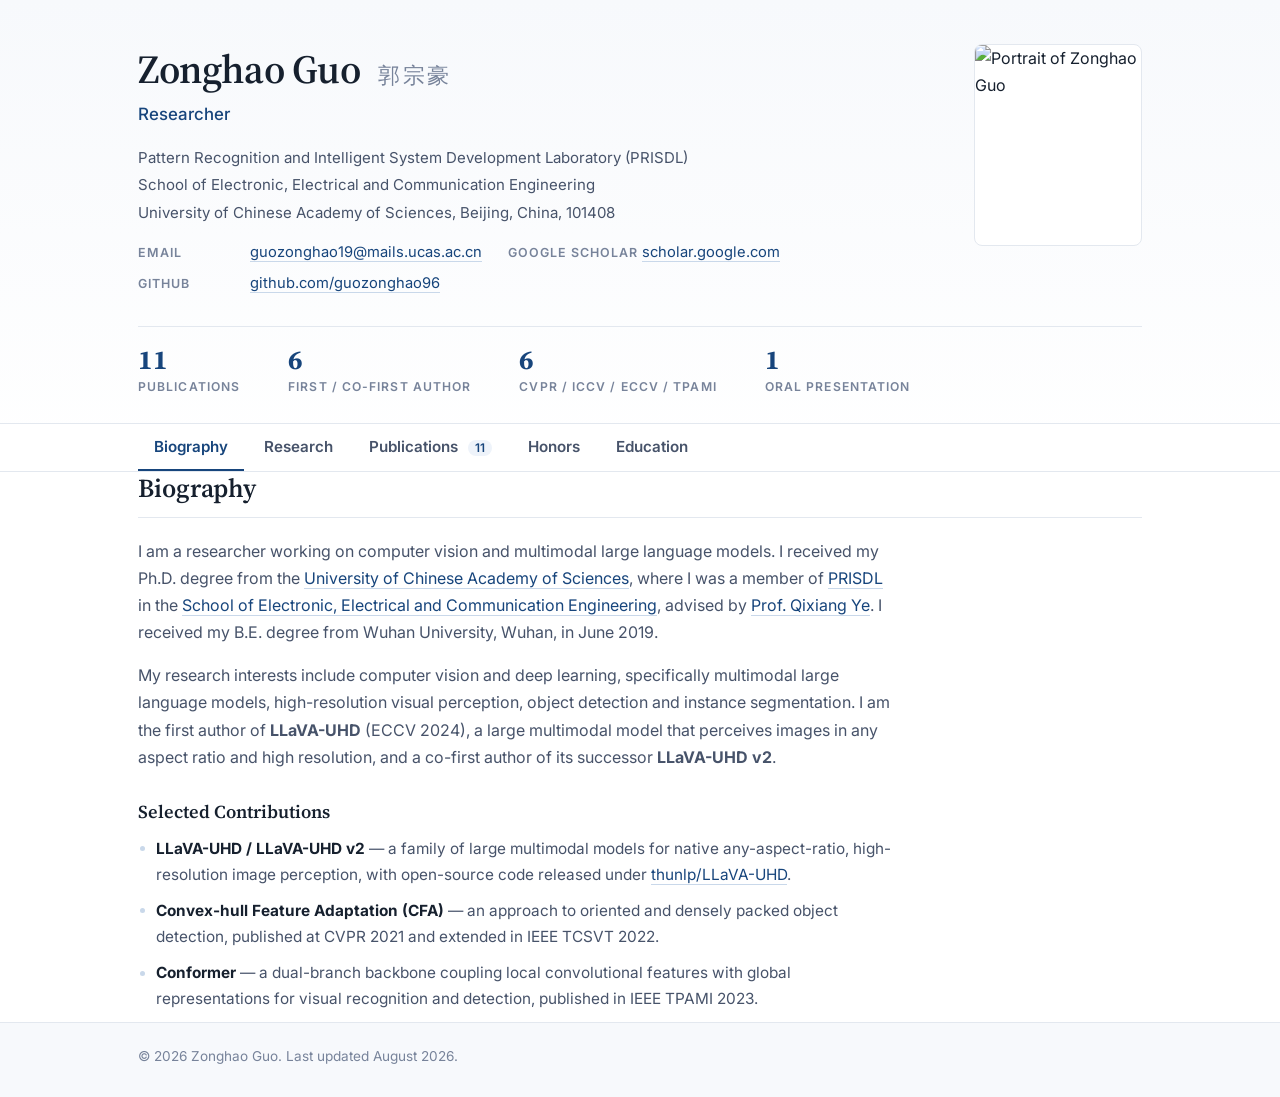
==== index.html @ 24fecc5c "Rebuild homepage as a tabbed academic page The previous page was MSHTML-generated table markup with " ====
<!DOCTYPE html>
<html lang="en">
<head>
<meta charset="utf-8">
<meta name="viewport" content="width=device-width, initial-scale=1">
<title>Zonghao Guo — Multimodal Large Language Models &amp; Computer Vision</title>
<meta name="description" content="Homepage of Zonghao Guo, researcher on multimodal large language models, high-resolution visual perception, object detection and instance segmentation.">
<meta name="author" content="Zonghao Guo">
<meta name="theme-color" content="#ffffff">

<meta property="og:type" content="website">
<meta property="og:title" content="Zonghao Guo">
<meta property="og:description" content="Multimodal large language models, high-resolution visual perception, object detection and instance segmentation.">
<meta property="og:image" content="files/person_photo.jpg">
<meta property="og:url" content="https://guozonghao96.github.io/">

<link rel="icon" href="files/favicon.svg" type="image/svg+xml">
<link rel="preconnect" href="https://fonts.googleapis.com">
<link rel="preconnect" href="https://fonts.gstatic.com" crossorigin>
<link href="https://fonts.googleapis.com/css2?family=Inter:wght@400;500;600;700&family=Source+Serif+4:opsz,wght@8..60,400;8..60,600;8..60,700&display=swap" rel="stylesheet">
<link rel="stylesheet" href="files/style.css">
</head>

<body>
<a class="skip-link" href="#tabpanels">Skip to content</a>

<header class="masthead">
  <div class="wrap masthead-inner">
    <div class="identity">
      <h1>Zonghao Guo <span class="name-cn">郭宗豪</span></h1>
      <p class="title">Researcher</p>

      <!-- TODO: confirm the current affiliation, office address and email below;
           these three lines still describe the UCAS Ph.D. period. -->
      <ul class="affiliation">
        <li>Pattern Recognition and Intelligent System Development Laboratory (PRISDL)</li>
        <li>School of Electronic, Electrical and Communication Engineering</li>
        <li>University of Chinese Academy of Sciences, Beijing, China, 101408</li>
      </ul>

      <ul class="contact-inline">
        <li>
          <span class="lbl">Email</span>
          <a href="mailto:guozonghao19@mails.ucas.ac.cn">guozonghao19@mails.ucas.ac.cn</a>
        </li>
        <li>
          <span class="lbl">Google Scholar</span>
          <a href="https://scholar.google.com.hk/citations?hl=en&user=h1I6LJcAAAAJ" target="_blank" rel="noopener">scholar.google.com</a>
        </li>
        <li>
          <span class="lbl">GitHub</span>
          <a href="https://github.com/guozonghao96" target="_blank" rel="noopener">github.com/guozonghao96</a>
        </li>
      </ul>
    </div>

    <figure class="portrait">
      <img src="files/person_photo.jpg" alt="Portrait of Zonghao Guo" width="200" height="240">
    </figure>
  </div>

  <div class="wrap">
    <dl class="metrics">
      <div class="metric">
        <dt>11</dt>
        <dd>Publications</dd>
      </div>
      <div class="metric">
        <dt>6</dt>
        <dd>First / co-first author</dd>
      </div>
      <div class="metric">
        <dt>6</dt>
        <dd>CVPR / ICCV / ECCV / TPAMI</dd>
      </div>
      <div class="metric">
        <dt>1</dt>
        <dd>Oral presentation</dd>
      </div>
    </dl>
  </div>

  <nav class="tabs-bar" aria-label="Sections">
    <div class="wrap">
      <div class="tabs" id="tabs" role="tablist" aria-label="Homepage sections">
        <button class="tab" id="tab-biography"    type="button" role="tab" aria-controls="panel-biography"    aria-selected="true"  data-tab="biography">Biography</button>
        <button class="tab" id="tab-research"     type="button" role="tab" aria-controls="panel-research"     aria-selected="false" data-tab="research" tabindex="-1">Research</button>
        <button class="tab" id="tab-publications" type="button" role="tab" aria-controls="panel-publications" aria-selected="false" data-tab="publications" tabindex="-1">Publications <span class="tab-count">11</span></button>
        <button class="tab" id="tab-honors"       type="button" role="tab" aria-controls="panel-honors"       aria-selected="false" data-tab="honors" tabindex="-1">Honors</button>
        <button class="tab" id="tab-education"    type="button" role="tab" aria-controls="panel-education"    aria-selected="false" data-tab="education" tabindex="-1">Education</button>
      </div>
    </div>
  </nav>
</header>

<main class="wrap" id="tabpanels">

  <!-- ============================ BIOGRAPHY ============================ -->
  <section class="panel" id="panel-biography" role="tabpanel" aria-labelledby="tab-biography" tabindex="0">
    <h2>Biography</h2>

    <p>
      I am a researcher working on computer vision and multimodal large language models.
      I received my Ph.D. degree from the
      <a href="http://english.ucas.ac.cn/" target="_blank" rel="noopener">University of Chinese Academy of Sciences</a>,
      where I was a member of <a href="http://lamp.ucas.ac.cn/" target="_blank" rel="noopener">PRISDL</a>
      in the <a href="http://eece.ucas.ac.cn/index.php/en/" target="_blank" rel="noopener">School of Electronic, Electrical and Communication Engineering</a>,
      advised by <a href="http://people.ucas.ac.cn/~0007279?language=en" target="_blank" rel="noopener">Prof. Qixiang Ye</a>.
      I received my B.E. degree from Wuhan University, Wuhan, in June 2019.
    </p>

    <p>
      My research interests include computer vision and deep learning, specifically multimodal large
      language models, high-resolution visual perception, object detection and instance segmentation.
      I am the first author of <b>LLaVA-UHD</b> (ECCV 2024), a large multimodal model that perceives
      images in any aspect ratio and high resolution, and a co-first author of its successor
      <b>LLaVA-UHD v2</b>.
    </p>

    <h3>Selected Contributions</h3>
    <ul class="bullets">
      <li>
        <b>LLaVA-UHD / LLaVA-UHD v2</b> — a family of large multimodal models for native
        any-aspect-ratio, high-resolution image perception, with open-source code released
        under <a href="https://github.com/thunlp/LLaVA-UHD" target="_blank" rel="noopener">thunlp/LLaVA-UHD</a>.
      </li>
      <li>
        <b>Convex-hull Feature Adaptation (CFA)</b> — an approach to oriented and densely packed
        object detection, published at CVPR 2021 and extended in IEEE TCSVT 2022.
      </li>
      <li>
        <b>Conformer</b> — a dual-branch backbone coupling local convolutional features with global
        representations for visual recognition and detection, published in IEEE TPAMI 2023.
      </li>
    </ul>
  </section>

  <!-- ============================ RESEARCH ============================= -->
  <section class="panel" id="panel-research" role="tabpanel" aria-labelledby="tab-research" tabindex="0" hidden>
    <h2>Research</h2>

    <p class="lede">
      My work develops visual representations and multimodal architectures that preserve fine-grained
      detail, ranging from high-resolution multimodal large language models to oriented object
      detection and weakly supervised segmentation.
    </p>

    <div class="topic-grid">
      <article class="topic">
        <h3>Multimodal Large Language Models</h3>
        <p>
          Architectures and training recipes that connect visual encoders with large language models
          for general-purpose visual understanding, including controllable region-level captioning.
        </p>
        <p class="topic-refs">LLaVA-UHD (ECCV 2024) · LLaVA-UHD v2 · ControlCap (ECCV 2024)</p>
      </article>

      <article class="topic">
        <h3>High-Resolution Visual Perception</h3>
        <p>
          Native-resolution, any-aspect-ratio image encoding and hierarchical feature pyramids that
          supply multi-scale visual detail to language models.
        </p>
        <p class="topic-refs">LLaVA-UHD (ECCV 2024) · LLaVA-UHD v2</p>
      </article>

      <article class="topic">
        <h3>Object Detection</h3>
        <p>
          Oriented and densely packed object detection via convex-hull feature adaptation, and
          integral migration of pre-trained transformer encoder-decoders into detectors.
        </p>
        <p class="topic-refs">CVPR 2021 · TCSVT 2022 · ICCV 2023 · TPAMI 2023</p>
      </article>

      <article class="topic">
        <h3>Segmentation and 3D Scene Understanding</h3>
        <p>
          Pointly supervised instance segmentation with iteratively estimated part-based attention,
          and few-shot semantic segmentation of 3D point cloud scenes.
        </p>
        <p class="topic-refs">CVPR 2023 · 3DV 2022 (Oral) · AAAI Workshop 2021</p>
      </article>
    </div>
  </section>

  <!-- =========================== PUBLICATIONS =========================== -->
  <section class="panel" id="panel-publications" role="tabpanel" aria-labelledby="tab-publications" tabindex="0" hidden>
    <h2>Publications</h2>
    <p class="lede">
      11 papers in total. <sup>*</sup> denotes equal contribution; my name is underlined.
      The complete and up-to-date list is available on
      <a href="https://scholar.google.com.hk/citations?hl=en&user=h1I6LJcAAAAJ" target="_blank" rel="noopener">Google Scholar</a>.
    </p>

    <div class="pub-toolbar">
      <div class="filters" id="pubFilters" aria-label="Filter publications">
        <button class="filter is-active" type="button" data-filter="all" aria-pressed="true">All</button>
        <button class="filter" type="button" data-filter="mllm" aria-pressed="false">Multimodal LLM</button>
        <button class="filter" type="button" data-filter="detection" aria-pressed="false">Detection</button>
        <button class="filter" type="button" data-filter="segmentation" aria-pressed="false">Segmentation</button>
        <button class="filter" type="button" data-filter="representation" aria-pressed="false">Representation</button>
        <button class="filter" type="button" data-filter="firstauthor" aria-pressed="false">First / co-first</button>
      </div>

      <div class="search">
        <label class="sr-only" for="pubSearch">Search publications</label>
        <input id="pubSearch" type="search" placeholder="Search title, author or venue">
      </div>
    </div>

    <p class="filter-status" id="pubStatus" role="status">Showing all 11 publications.</p>

    <ol class="pub-list" id="pubList">

      <li class="pub" data-tags="mllm firstauthor" data-year="2024">
        <div class="pub-thumb">
          <img src="files/PaperFig/LLaVA-UHDv2.png" alt="" loading="lazy">
        </div>
        <div class="pub-body">
          <h3 class="pub-title">LLaVA-UHD v2: an MLLM Integrating High-Resolution Feature Pyramid via Hierarchical Window Transformer</h3>
          <p class="pub-authors">Yipeng Zhang, Yifan Liu, <u>Zonghao Guo</u><sup>*</sup>, Yidan Zhang, Xuesong Yang, Chi Chen, Jun Song, Bo Zheng, Yuan Yao, Zhiyuan Liu, Tat-Seng Chua, Maosong Sun</p>
          <p class="pub-venue">arXiv preprint arXiv:2412.13871, 2024</p>
          <p class="pub-meta">
            <span class="tag tag-preprint">Preprint</span>
            <span class="tag">Co-first author</span>
            <a href="https://arxiv.org/pdf/2412.13871" target="_blank" rel="noopener">Paper</a>
            <a href="https://github.com/thunlp/LLaVA-UHD" target="_blank" rel="noopener">Code</a>
          </p>
        </div>
      </li>

      <li class="pub" data-tags="mllm firstauthor" data-year="2024">
        <div class="pub-thumb">
          <img src="files/PaperFig/LLaVA-UHD.jpg" alt="" loading="lazy">
        </div>
        <div class="pub-body">
          <h3 class="pub-title">LLaVA-UHD: an LMM Perceiving Any Aspect Ratio and High-Resolution Images</h3>
          <p class="pub-authors"><u>Zonghao Guo</u>, Ruyi Xu, Yuan Yao, Junbo Cui, Zanlin Ni, Chunjiang Ge, Tat-Seng Chua, Zhiyuan Liu, Maosong Sun, Gao Huang</p>
          <p class="pub-venue">European Conference on Computer Vision (ECCV), 2024</p>
          <p class="pub-meta">
            <span class="tag tag-conf">ECCV 2024</span>
            <span class="tag">First author</span>
            <a href="https://arxiv.org/pdf/2403.11703" target="_blank" rel="noopener">Paper</a>
            <a href="https://github.com/thunlp/LLaVA-UHD" target="_blank" rel="noopener">Code</a>
          </p>
        </div>
      </li>

      <li class="pub" data-tags="mllm segmentation" data-year="2024">
        <div class="pub-thumb">
          <img src="files/PaperFig/control_cap.png" alt="" loading="lazy">
        </div>
        <div class="pub-body">
          <h3 class="pub-title">ControlCap: Controllable Region-level Captioning</h3>
          <p class="pub-authors">Yuzhong Zhao, Yue Liu, <u>Zonghao Guo</u>, Weijia Wu, Chen Gong, Fang Wan, Qixiang Ye</p>
          <p class="pub-venue">European Conference on Computer Vision (ECCV), 2024</p>
          <p class="pub-meta">
            <span class="tag tag-conf">ECCV 2024</span>
            <a href="https://arxiv.org/pdf/2401.17910" target="_blank" rel="noopener">Paper</a>
            <a href="https://github.com/callsys/ControlCap" target="_blank" rel="noopener">Code</a>
          </p>
        </div>
      </li>

      <li class="pub" data-tags="representation detection" data-year="2023">
        <div class="pub-thumb">
          <img src="files/PaperFig/Conformer_tpami.png" alt="" loading="lazy">
        </div>
        <div class="pub-body">
          <h3 class="pub-title">Conformer: Local Features Coupling Global Representations for Visual Recognition and Detection</h3>
          <p class="pub-authors">Zhiliang Peng, <u>Zonghao Guo</u>, Wei Huang, Yaowei Wang, Lingxi Xie, Jianbin Jiao, Qixiang Ye</p>
          <p class="pub-venue">IEEE Transactions on Pattern Analysis and Machine Intelligence (TPAMI), 2023</p>
          <p class="pub-meta">
            <span class="tag tag-journal">TPAMI 2023</span>
            <a href="https://doi.org/10.1109/TPAMI.2023.3243048" target="_blank" rel="noopener">Paper</a>
            <a href="https://github.com/pengzhiliang/Conformer" target="_blank" rel="noopener">Code</a>
          </p>
        </div>
      </li>

      <li class="pub" data-tags="segmentation firstauthor" data-year="2023">
        <div class="pub-thumb">
          <img src="files/PaperFig/attn_shift.jpg" alt="" loading="lazy">
        </div>
        <div class="pub-body">
          <h3 class="pub-title">AttentionShift: Iteratively Estimated Part-based Attention Map for Pointly Supervised Instance Segmentation</h3>
          <p class="pub-authors">Mingxiang Liao<sup>*</sup>, <u>Zonghao Guo</u><sup>*</sup>, Yuze Wang, Peng Yuan, Bailan Feng, Fang Wan</p>
          <p class="pub-venue">IEEE/CVF Conference on Computer Vision and Pattern Recognition (CVPR), 2023</p>
          <p class="pub-meta">
            <span class="tag tag-conf">CVPR 2023</span>
            <span class="tag">Co-first author</span>
          </p>
        </div>
      </li>

      <li class="pub" data-tags="detection" data-year="2023">
        <div class="pub-thumb">
          <img src="files/PaperFig/imTED.png" alt="" loading="lazy">
        </div>
        <div class="pub-body">
          <h3 class="pub-title">Integral Migrating Pre-trained Transformer Encoder-decoders for Visual Object Detection</h3>
          <p class="pub-authors">Feng Liu, Xiaosong Zhang, Zhiliang Peng, <u>Zonghao Guo</u>, Fang Wan, Xiangyang Ji, Qixiang Ye</p>
          <p class="pub-venue">IEEE International Conference on Computer Vision (ICCV), 2023</p>
          <p class="pub-meta">
            <span class="tag tag-conf">ICCV 2023</span>
            <a href="https://arxiv.org/abs/2205.09613" target="_blank" rel="noopener">arXiv</a>
            <a href="https://github.com/LiewFeng/imTED" target="_blank" rel="noopener">Code</a>
          </p>
        </div>
      </li>

      <li class="pub" data-tags="detection firstauthor" data-year="2022">
        <div class="pub-thumb">
          <img src="files/PaperFig/cfa_tcsvt.jpg" alt="" loading="lazy">
        </div>
        <div class="pub-body">
          <h3 class="pub-title">Convex-hull Feature Adaptation for Oriented and Densely Packed Object Detection</h3>
          <p class="pub-authors"><u>Zonghao Guo</u>, Xiaosong Zhang, Chang Liu, Xiangyang Ji, Jianbin Jiao, Qixiang Ye</p>
          <p class="pub-venue">IEEE Transactions on Circuits and Systems for Video Technology (TCSVT), 2022</p>
          <p class="pub-meta">
            <span class="tag tag-journal">TCSVT 2022</span>
            <span class="tag">First author</span>
            <a href="https://ieeexplore.ieee.org/document/9668956" target="_blank" rel="noopener">Paper</a>
            <a href="https://github.com/guozonghao96/BeyondBoundingBox" target="_blank" rel="noopener">Code</a>
          </p>
        </div>
      </li>

      <li class="pub" data-tags="segmentation firstauthor" data-year="2022">
        <div class="pub-thumb">
          <img src="files/PaperFig/bfg.jpg" alt="" loading="lazy">
        </div>
        <div class="pub-body">
          <h3 class="pub-title">Bidirectional Feature Globalization for Few-shot Semantic Segmentation of 3D Point Cloud Scenes</h3>
          <p class="pub-authors">Yongqiang Mao<sup>*</sup>, <u>Zonghao Guo</u><sup>*</sup>, Xiaonan Lu, Zhiqiang Yuan, Haowen Guo</p>
          <p class="pub-venue">International Conference on 3D Vision (3DV), 2022</p>
          <p class="pub-meta">
            <span class="tag tag-conf">3DV 2022</span>
            <span class="tag tag-oral">Oral</span>
            <span class="tag">Co-first author</span>
            <a href="https://arxiv.org/abs/2208.06671" target="_blank" rel="noopener">Paper</a>
          </p>
        </div>
      </li>

      <li class="pub" data-tags="detection firstauthor" data-year="2021">
        <div class="pub-thumb">
          <img src="files/PaperFig/cfa.jpg" alt="" loading="lazy">
        </div>
        <div class="pub-body">
          <h3 class="pub-title">Beyond Bounding-Box: Convex-hull Feature Adaptation for Oriented and Densely Packed Object Detection</h3>
          <p class="pub-authors"><u>Zonghao Guo</u>, Chang Liu, Xiaosong Zhang, Jianbin Jiao, Xiangyang Ji, Qixiang Ye</p>
          <p class="pub-venue">IEEE/CVF Conference on Computer Vision and Pattern Recognition (CVPR), 2021</p>
          <p class="pub-meta">
            <span class="tag tag-conf">CVPR 2021</span>
            <span class="tag">First author</span>
            <a href="https://openaccess.thecvf.com/content/CVPR2021/papers/Guo_Beyond_Bounding-Box_Convex-Hull_Feature_Adaptation_for_Oriented_and_Densely_Packed_CVPR_2021_paper.pdf" target="_blank" rel="noopener">Paper</a>
            <a href="https://github.com/guozonghao96/BeyondBoundingBox" target="_blank" rel="noopener">Code</a>
          </p>
        </div>
      </li>

      <li class="pub" data-tags="representation" data-year="2021">
        <div class="pub-thumb">
          <img src="files/PaperFig/LDA.png" alt="" loading="lazy">
        </div>
        <div class="pub-body">
          <h3 class="pub-title">Long-tailed Distribution Adaptation</h3>
          <p class="pub-authors">Zhiliang Peng, Wei Huang, <u>Zonghao Guo</u>, Xiaosong Zhang, Jianbin Jiao, Qixiang Ye</p>
          <p class="pub-venue">29th ACM International Conference on Multimedia (ACM MM), 2021</p>
          <p class="pub-meta">
            <span class="tag tag-conf">ACM MM 2021</span>
            <a href="https://arxiv.org/abs/2110.02686" target="_blank" rel="noopener">Paper</a>
            <a href="https://github.com/pengzhiliang/LDA" target="_blank" rel="noopener">Code</a>
          </p>
        </div>
      </li>

      <li class="pub" data-tags="segmentation" data-year="2021">
        <div class="pub-thumb">
          <img src="files/PaperFig/dgfa.jpg" alt="" loading="lazy">
        </div>
        <div class="pub-body">
          <h3 class="pub-title">Semantic Segmentation for Point Cloud Scenes via Dilated Graph Feature Aggregation and Pyramid Decoders</h3>
          <p class="pub-authors">Yongqiang Mao, Xian Sun, Kaiqiang Chen, Wenhui Diao, <u>Zonghao Guo</u>, Xiaonan Lu, Kun Fu</p>
          <p class="pub-venue">AAAI Conference on Artificial Intelligence Workshop, 2021</p>
          <p class="pub-meta">
            <span class="tag tag-workshop">AAAI Workshop 2021</span>
            <a href="https://arxiv.org/abs/2204.04944" target="_blank" rel="noopener">Paper</a>
          </p>
        </div>
      </li>

    </ol>

    <p class="pub-empty" id="pubEmpty" hidden>No publication matches the current filter.</p>
  </section>

  <!-- ============================= HONORS ============================== -->
  <section class="panel" id="panel-honors" role="tabpanel" aria-labelledby="tab-honors" tabindex="0" hidden>
    <h2>Honors and Awards</h2>

    <ul class="award-list">
      <li>
        <span class="award-year">2020</span>
        <div>
          <b>Excellent Student Scholarship</b>
          <span class="award-org">Chinese Academy of Sciences</span>
        </div>
      </li>
      <!-- Add further awards here, newest first:
      <li>
        <span class="award-year">2025</span>
        <div>
          <b>Award name</b>
          <span class="award-org">Awarding organization</span>
        </div>
      </li>
      -->
    </ul>

    <h3>Open-Source Projects</h3>
    <ul class="bullets">
      <li>
        <a href="https://github.com/thunlp/LLaVA-UHD" target="_blank" rel="noopener">LLaVA-UHD</a> —
        official implementation of LLaVA-UHD and LLaVA-UHD v2.
      </li>
      <li>
        <a href="https://github.com/guozonghao96/BeyondBoundingBox" target="_blank" rel="noopener">BeyondBoundingBox</a> —
        official implementation of convex-hull feature adaptation (CVPR 2021, TCSVT 2022).
      </li>
    </ul>

    <!-- Academic services (reviewing, teaching, talks) can be listed here once confirmed. -->
  </section>

  <!-- ============================ EDUCATION ============================ -->
  <section class="panel" id="panel-education" role="tabpanel" aria-labelledby="tab-education" tabindex="0" hidden>
    <h2>Education</h2>

    <ol class="cv-list">
      <li>
        <!-- TODO: fill in the graduation year, e.g. "2019 — 2025" -->
        <span class="cv-period">Since 2019</span>
        <div class="cv-body">
          <h3>Ph.D., University of Chinese Academy of Sciences</h3>
          <p>
            School of Electronic, Electrical and Communication Engineering, PRISDL Laboratory.
            Advisor: Prof. Qixiang Ye. Beijing, China.
          </p>
        </div>
      </li>
      <li>
        <span class="cv-period">Jun 2019</span>
        <div class="cv-body">
          <h3>B.E., Wuhan University</h3>
          <p>Bachelor of Engineering. Wuhan, China.</p>
        </div>
      </li>
    </ol>

    <h3>Contact</h3>
    <p>
      For collaborations or enquiries, please write to
      <a href="mailto:guozonghao19@mails.ucas.ac.cn">guozonghao19@mails.ucas.ac.cn</a>.
    </p>
  </section>
</main>

<footer class="footer">
  <div class="wrap footer-inner">
    <p>© <span id="year">2026</span> Zonghao Guo. Last updated August 2026.</p>
    <p class="visitors">
      <script type="text/javascript" src="//rf.revolvermaps.com/0/0/8.js?i=5063gq35g0n&amp;m=0&amp;c=ff0000&amp;cr1=ffffff&amp;f=arial&amp;l=33" async="async"></script>
    </p>
  </div>
</footer>

<script src="files/main.js"></script>
</body>
</html>
---- files/style.css ----
/* ==========================================================================
   Zonghao Guo — academic homepage
   Light, print-friendly layout with tabbed sections. Plain CSS, no build step.
   ========================================================================== */

:root {
  --accent: #17457c;
  --accent-soft: #eef3fa;
  --accent-line: #c9d8ea;

  --bg: #ffffff;
  --bg-alt: #f7f9fc;
  --ink: #16202e;
  --ink-dim: #47536a;
  --ink-faint: #77839a;
  --line: #e3e8ef;

  --wrap: 1060px;
  --radius: 8px;
  --font-sans: "Inter", -apple-system, BlinkMacSystemFont, "Segoe UI", "PingFang SC", "Microsoft YaHei", sans-serif;
  --font-serif: "Source Serif 4", Georgia, "Times New Roman", serif;
}

*, *::before, *::after { box-sizing: border-box; }

html { -webkit-text-size-adjust: 100%; }

body {
  margin: 0;
  background: var(--bg);
  color: var(--ink);
  font-family: var(--font-sans);
  font-size: 16px;
  line-height: 1.7;
  -webkit-font-smoothing: antialiased;
}

h1, h2, h3 { font-family: var(--font-serif); line-height: 1.25; margin: 0; font-weight: 600; }
p { margin: 0 0 1em; }
p:last-child { margin-bottom: 0; }
img { max-width: 100%; display: block; }
ul, ol { margin: 0; padding: 0; list-style: none; }
sup { font-size: .72em; }

a { color: var(--accent); text-decoration: none; border-bottom: 1px solid var(--accent-line); }
a:hover { border-bottom-color: var(--accent); }

:focus-visible { outline: 2px solid var(--accent); outline-offset: 2px; }

.wrap { width: 100%; max-width: var(--wrap); margin: 0 auto; padding: 0 28px; }

.sr-only {
  position: absolute; width: 1px; height: 1px; padding: 0; margin: -1px;
  overflow: hidden; clip: rect(0 0 0 0); white-space: nowrap; border: 0;
}
.skip-link {
  position: fixed; top: 8px; left: 50%; z-index: 50;
  transform: translate(-50%, -200%);
  padding: 8px 16px; border: 1px solid var(--accent); border-radius: var(--radius);
  background: #fff; font-size: .9rem; font-weight: 600;
}
.skip-link:focus { transform: translate(-50%, 0); }

/* ------------------------------- masthead -------------------------------- */
.masthead {
  padding-top: 44px;
  background: linear-gradient(180deg, var(--bg-alt), var(--bg));
  border-bottom: 1px solid var(--line);
}

.masthead-inner {
  display: flex; gap: 40px; align-items: flex-start; justify-content: space-between;
}

.identity h1 {
  font-size: clamp(1.9rem, 4vw, 2.5rem);
  letter-spacing: -.01em;
}
.name-cn {
  margin-left: 10px;
  font-size: .55em; font-weight: 400; color: var(--ink-faint); letter-spacing: .12em;
}
.identity .title {
  margin: 6px 0 16px;
  font-size: 1.06rem; font-weight: 500; color: var(--accent);
}

.affiliation { margin-bottom: 14px; color: var(--ink-dim); font-size: .94rem; }
.affiliation li + li { margin-top: 2px; }

.contact-inline { display: flex; flex-wrap: wrap; gap: 6px 26px; font-size: .92rem; }
.contact-inline .lbl {
  display: inline-block; min-width: 108px;
  color: var(--ink-faint); font-size: .78rem; font-weight: 600;
  letter-spacing: .08em; text-transform: uppercase;
}

.portrait { flex: none; margin: 0; width: 168px; }
.portrait img {
  width: 100%; height: auto; aspect-ratio: 5 / 6; object-fit: cover;
  border: 1px solid var(--line); border-radius: var(--radius); background: #fff;
}

/* metrics strip */
.metrics {
  display: flex; flex-wrap: wrap; gap: 12px 48px;
  margin: 30px 0 0; padding: 18px 0 0;
  border-top: 1px solid var(--line);
}
.metric dt {
  font-family: var(--font-serif); font-size: 1.7rem; font-weight: 700; line-height: 1.1;
  color: var(--accent);
}
.metric dd {
  margin: 2px 0 0;
  color: var(--ink-faint); font-size: .76rem; font-weight: 600;
  letter-spacing: .09em; text-transform: uppercase;
}

/* --------------------------------- tabs ---------------------------------- */
.tabs-bar {
  position: sticky; top: 0; z-index: 20;
  margin-top: 26px;
  background: rgba(255, 255, 255, .92);
  backdrop-filter: blur(8px); -webkit-backdrop-filter: blur(8px);
  border-top: 1px solid var(--line);
}
.tabs {
  display: flex; gap: 4px; overflow-x: auto;
  scrollbar-width: none;
}
.tabs::-webkit-scrollbar { display: none; }

.tab {
  position: relative; flex: none;
  padding: 13px 16px;
  border: 0; border-bottom: 2px solid transparent;
  background: none; color: var(--ink-dim);
  font-family: var(--font-sans); font-size: .95rem; font-weight: 600;
  cursor: pointer; white-space: nowrap;
  transition: color .18s ease, border-color .18s ease, background-color .18s ease;
}
.tab:hover { color: var(--ink); background: var(--bg-alt); }
.tab[aria-selected="true"] { color: var(--accent); border-bottom-color: var(--accent); }

.tab-count {
  margin-left: 6px; padding: 1px 7px;
  border-radius: 999px; background: var(--accent-soft);
  color: var(--accent); font-size: .74rem; font-weight: 600;
}

/* -------------------------------- panels --------------------------------- */
main { padding: 40px 28px 72px; }

.panel { animation: fade .28s ease both; }
@keyframes fade { from { opacity: 0; transform: translateY(6px); } }
.panel:focus { outline: none; }

.panel > h2 {
  font-size: 1.62rem;
  padding-bottom: 12px; margin-bottom: 20px;
  border-bottom: 1px solid var(--line);
}
.panel h3 {
  font-size: 1.14rem;
  margin: 30px 0 12px;
}
.panel > p, .panel .bullets { max-width: 76ch; }
.panel > p { color: var(--ink-dim); }
.lede { font-size: 1.03rem; }

.bullets li {
  position: relative;
  padding-left: 18px; margin-bottom: 10px;
  color: var(--ink-dim); font-size: .96rem;
}
.bullets li::before {
  content: ""; position: absolute; top: .68em; left: 2px;
  width: 5px; height: 5px; border-radius: 50%; background: var(--accent-line);
}
.bullets b { color: var(--ink); }

/* ------------------------------- research -------------------------------- */
.topic-grid {
  display: grid; grid-template-columns: repeat(auto-fit, minmax(280px, 1fr));
  gap: 18px; margin-top: 26px;
}
.topic {
  padding: 20px 22px;
  border: 1px solid var(--line); border-radius: var(--radius);
  background: var(--bg);
  transition: border-color .2s ease, background-color .2s ease;
}
.topic:hover { border-color: var(--accent-line); background: var(--bg-alt); }
.topic h3 { margin: 0 0 8px; font-size: 1.08rem; }
.topic p { color: var(--ink-dim); font-size: .94rem; }
.topic-refs {
  margin-top: 10px; padding-top: 10px;
  border-top: 1px solid var(--line);
  color: var(--ink-faint); font-size: .84rem;
}

/* ----------------------------- publications ------------------------------ */
.pub-toolbar {
  display: flex; flex-wrap: wrap; gap: 12px; align-items: center;
  margin: 22px 0 14px; padding: 14px 16px;
  border: 1px solid var(--line); border-radius: var(--radius);
  background: var(--bg-alt);
}
.filters { display: flex; flex-wrap: wrap; gap: 7px; }
.filter {
  padding: 6px 13px;
  border: 1px solid var(--line); border-radius: 999px;
  background: #fff; color: var(--ink-dim);
  font-family: var(--font-sans); font-size: .86rem; font-weight: 500;
  cursor: pointer;
  transition: color .18s ease, border-color .18s ease, background-color .18s ease;
}
.filter:hover { color: var(--ink); border-color: var(--accent-line); }
.filter.is-active {
  background: var(--accent); border-color: var(--accent); color: #fff;
}

.search { margin-left: auto; }
.search input {
  width: 250px; max-width: 100%;
  padding: 7px 13px;
  border: 1px solid var(--line); border-radius: 999px;
  background: #fff; color: var(--ink);
  font-family: var(--font-sans); font-size: .88rem;
}
.search input::placeholder { color: var(--ink-faint); }
.search input:focus { outline: none; border-color: var(--accent); }

.filter-status { margin: 0 0 20px; color: var(--ink-faint); font-size: .86rem; }

.pub-list { counter-reset: pub; }
.pub {
  display: grid; grid-template-columns: 200px minmax(0, 1fr);
  gap: 24px; align-items: start;
  padding: 22px 0;
  border-top: 1px solid var(--line);
}
.pub:first-child { border-top: 0; padding-top: 4px; }
.pub[hidden] { display: none; }

.pub-thumb {
  overflow: hidden;
  border: 1px solid var(--line); border-radius: var(--radius);
  background: var(--bg-alt);
}
.pub-thumb img { width: 100%; aspect-ratio: 16 / 10; object-fit: cover; }

.pub-body { min-width: 0; }
.pub-title {
  font-size: 1.08rem; font-weight: 600; margin-bottom: 5px;
  counter-increment: pub;
}
.pub-title::before {
  content: "[" counter(pub) "] ";
  color: var(--ink-faint); font-family: var(--font-sans); font-size: .84rem; font-weight: 500;
}
.pub-authors { margin: 0 0 3px; color: var(--ink-dim); font-size: .93rem; }
.pub-authors u { text-decoration: none; font-weight: 600; color: var(--ink); border-bottom: 1.5px solid var(--accent-line); }
.pub-venue { margin: 0; color: var(--ink-faint); font-size: .89rem; font-style: italic; }

.pub-meta { display: flex; flex-wrap: wrap; align-items: center; gap: 8px; margin: 11px 0 0; }
.pub-meta a {
  padding: 3px 12px;
  border: 1px solid var(--accent-line); border-radius: 999px;
  color: var(--accent); font-size: .82rem; font-weight: 600;
}
.pub-meta a:hover { background: var(--accent-soft); border-color: var(--accent); }

.tag {
  padding: 3px 9px;
  border: 1px solid var(--line); border-radius: 4px;
  background: #fff;
  color: var(--ink-dim); font-size: .76rem; font-weight: 600; letter-spacing: .02em;
}
.tag-conf { border-color: #bfd3ea; background: #eff5fc; color: #1a4f8a; }
.tag-journal { border-color: #d3cbe9; background: #f4f1fb; color: #4f3a86; }
.tag-preprint { border-color: #dcdfe5; background: #f6f7f9; color: #55617a; }
.tag-workshop { border-color: #c3e0e6; background: #eff8fa; color: #14657a; }
.tag-oral { border-color: #cbdfcd; background: #f0f7f1; color: #24693a; }

.pub-empty { margin-top: 24px; color: var(--ink-faint); }

/* -------------------------------- honors --------------------------------- */
.award-list li {
  display: grid; grid-template-columns: 108px minmax(0, 1fr);
  gap: 18px;
  padding: 14px 0;
  border-top: 1px solid var(--line);
}
.award-list li:first-child { border-top: 0; padding-top: 0; }
.award-year { color: var(--accent); font-weight: 600; font-size: .93rem; }
.award-list b { display: block; font-weight: 600; }
.award-org { color: var(--ink-dim); font-size: .93rem; }

/* ------------------------------- education ------------------------------- */
.cv-list li {
  display: grid; grid-template-columns: 160px minmax(0, 1fr);
  gap: 22px;
  padding: 20px 0;
  border-top: 1px solid var(--line);
}
.cv-list li:first-child { border-top: 0; padding-top: 4px; }
.cv-period { color: var(--accent); font-weight: 600; font-size: .92rem; }
.cv-body h3 { margin: 0 0 5px; font-size: 1.08rem; }
.cv-body p { margin: 0; color: var(--ink-dim); font-size: .95rem; }

/* -------------------------------- footer --------------------------------- */
.footer { border-top: 1px solid var(--line); background: var(--bg-alt); padding: 22px 0 28px; }
.footer-inner { display: flex; flex-wrap: wrap; gap: 14px; align-items: center; justify-content: space-between; }
.footer p { margin: 0; color: var(--ink-faint); font-size: .85rem; }
.visitors { line-height: 0; }

/* ------------------------------ responsive ------------------------------- */
@media (max-width: 860px) {
  .masthead-inner { flex-direction: column-reverse; align-items: flex-start; gap: 22px; }
  .portrait { width: 132px; }
  .metrics { gap: 12px 30px; }
}

@media (max-width: 680px) {
  .masthead { padding-top: 30px; }
  main { padding: 30px 0 56px; }
  .contact-inline { gap: 8px; }
  .contact-inline li { display: flex; flex-direction: column; }
  .contact-inline .lbl { min-width: 0; }
  .pub { grid-template-columns: 1fr; gap: 14px; }
  .pub-thumb { max-width: 320px; }
  .search { margin-left: 0; width: 100%; }
  .search input { width: 100%; }
  .award-list li, .cv-list li { grid-template-columns: 1fr; gap: 4px; }
  .metric dt { font-size: 1.45rem; }
}

@media (prefers-reduced-motion: reduce) {
  *, *::before, *::after { animation-duration: .001ms !important; transition-duration: .001ms !important; }
}

/* --------------------------------- print --------------------------------- */
@media print {
  .tabs-bar, .skip-link, .footer, .pub-toolbar, .filter-status, .visitors { display: none !important; }
  body { font-size: 11pt; }
  .masthead { padding-top: 0; background: none; }
  main { padding: 0; }
  /* every section is printed, regardless of the active tab */
  .panel[hidden] { display: block !important; }
  .panel { animation: none; break-inside: auto; }
  .panel > h2 { margin-top: 22pt; break-after: avoid; }
  .pub, .topic, .cv-list li, .award-list li { break-inside: avoid; }
  .topic:hover { background: none; }
  a { color: var(--ink); border-bottom: 0; }
  .pub-meta a { border-color: #ccc; }
}
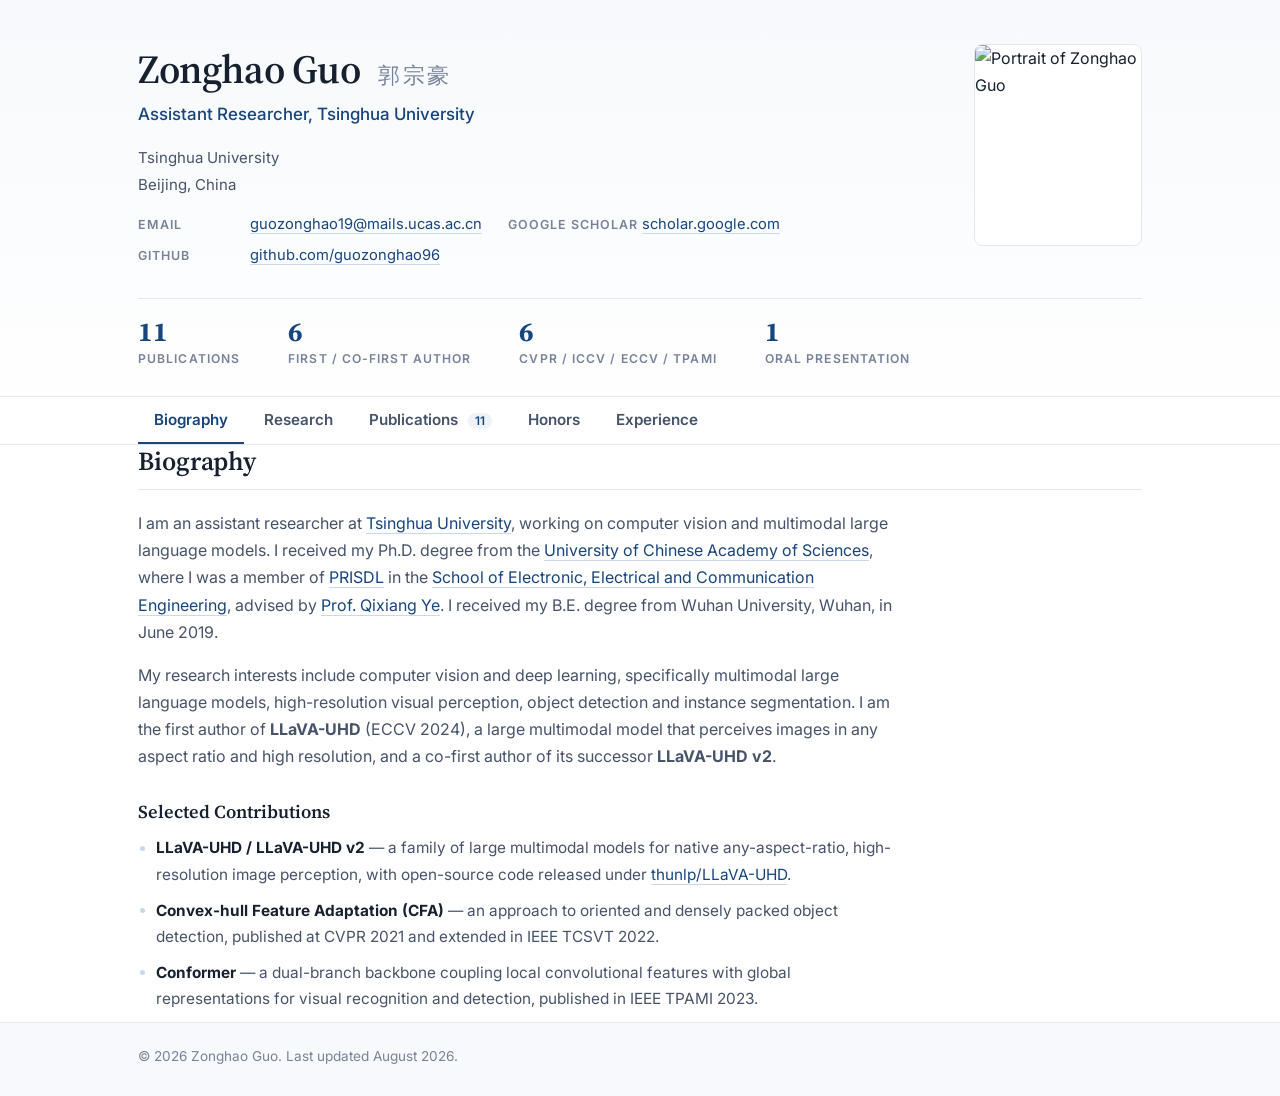
==== commit d903a91e: "Update affiliation to assistant researcher at Tsinghua University The Education tab now covers the c" ====
--- a/index.html
+++ b/index.html
@@ -4,7 +4,7 @@
 <meta charset="utf-8">
 <meta name="viewport" content="width=device-width, initial-scale=1">
 <title>Zonghao Guo — Multimodal Large Language Models &amp; Computer Vision</title>
-<meta name="description" content="Homepage of Zonghao Guo, researcher on multimodal large language models, high-resolution visual perception, object detection and instance segmentation.">
+<meta name="description" content="Homepage of Zonghao Guo, assistant researcher at Tsinghua University, working on multimodal large language models, high-resolution visual perception, object detection and instance segmentation.">
 <meta name="author" content="Zonghao Guo">
 <meta name="theme-color" content="#ffffff">
 
@@ -28,18 +28,17 @@
   <div class="wrap masthead-inner">
     <div class="identity">
       <h1>Zonghao Guo <span class="name-cn">郭宗豪</span></h1>
-      <p class="title">Researcher</p>
-
-      <!-- TODO: confirm the current affiliation, office address and email below;
-           these three lines still describe the UCAS Ph.D. period. -->
+      <p class="title">Assistant Researcher, Tsinghua University</p>
+
+      <!-- TODO: add the department / laboratory and the office address at Tsinghua. -->
       <ul class="affiliation">
-        <li>Pattern Recognition and Intelligent System Development Laboratory (PRISDL)</li>
-        <li>School of Electronic, Electrical and Communication Engineering</li>
-        <li>University of Chinese Academy of Sciences, Beijing, China, 101408</li>
+        <li>Tsinghua University</li>
+        <li>Beijing, China</li>
       </ul>
 
       <ul class="contact-inline">
         <li>
+          <!-- TODO: replace with the Tsinghua email address once available. -->
           <span class="lbl">Email</span>
           <a href="mailto:guozonghao19@mails.ucas.ac.cn">guozonghao19@mails.ucas.ac.cn</a>
         </li>
@@ -87,7 +86,7 @@
         <button class="tab" id="tab-research"     type="button" role="tab" aria-controls="panel-research"     aria-selected="false" data-tab="research" tabindex="-1">Research</button>
         <button class="tab" id="tab-publications" type="button" role="tab" aria-controls="panel-publications" aria-selected="false" data-tab="publications" tabindex="-1">Publications <span class="tab-count">11</span></button>
         <button class="tab" id="tab-honors"       type="button" role="tab" aria-controls="panel-honors"       aria-selected="false" data-tab="honors" tabindex="-1">Honors</button>
-        <button class="tab" id="tab-education"    type="button" role="tab" aria-controls="panel-education"    aria-selected="false" data-tab="education" tabindex="-1">Education</button>
+        <button class="tab" id="tab-education"    type="button" role="tab" aria-controls="panel-education"    aria-selected="false" data-tab="education" tabindex="-1">Experience</button>
       </div>
     </div>
   </nav>
@@ -100,7 +99,8 @@
     <h2>Biography</h2>
 
     <p>
-      I am a researcher working on computer vision and multimodal large language models.
+      I am an assistant researcher at <a href="https://www.tsinghua.edu.cn/en/" target="_blank" rel="noopener">Tsinghua University</a>,
+      working on computer vision and multimodal large language models.
       I received my Ph.D. degree from the
       <a href="http://english.ucas.ac.cn/" target="_blank" rel="noopener">University of Chinese Academy of Sciences</a>,
       where I was a member of <a href="http://lamp.ucas.ac.cn/" target="_blank" rel="noopener">PRISDL</a>
@@ -437,9 +437,17 @@
 
   <!-- ============================ EDUCATION ============================ -->
   <section class="panel" id="panel-education" role="tabpanel" aria-labelledby="tab-education" tabindex="0" hidden>
-    <h2>Education</h2>
+    <h2>Experience and Education</h2>
 
     <ol class="cv-list">
+      <li>
+        <!-- TODO: fill in the starting year, e.g. "2025 — Present" -->
+        <span class="cv-period">Present</span>
+        <div class="cv-body">
+          <h3>Assistant Researcher, Tsinghua University</h3>
+          <p>Beijing, China.</p>
+        </div>
+      </li>
       <li>
         <!-- TODO: fill in the graduation year, e.g. "2019 — 2025" -->
         <span class="cv-period">Since 2019</span>
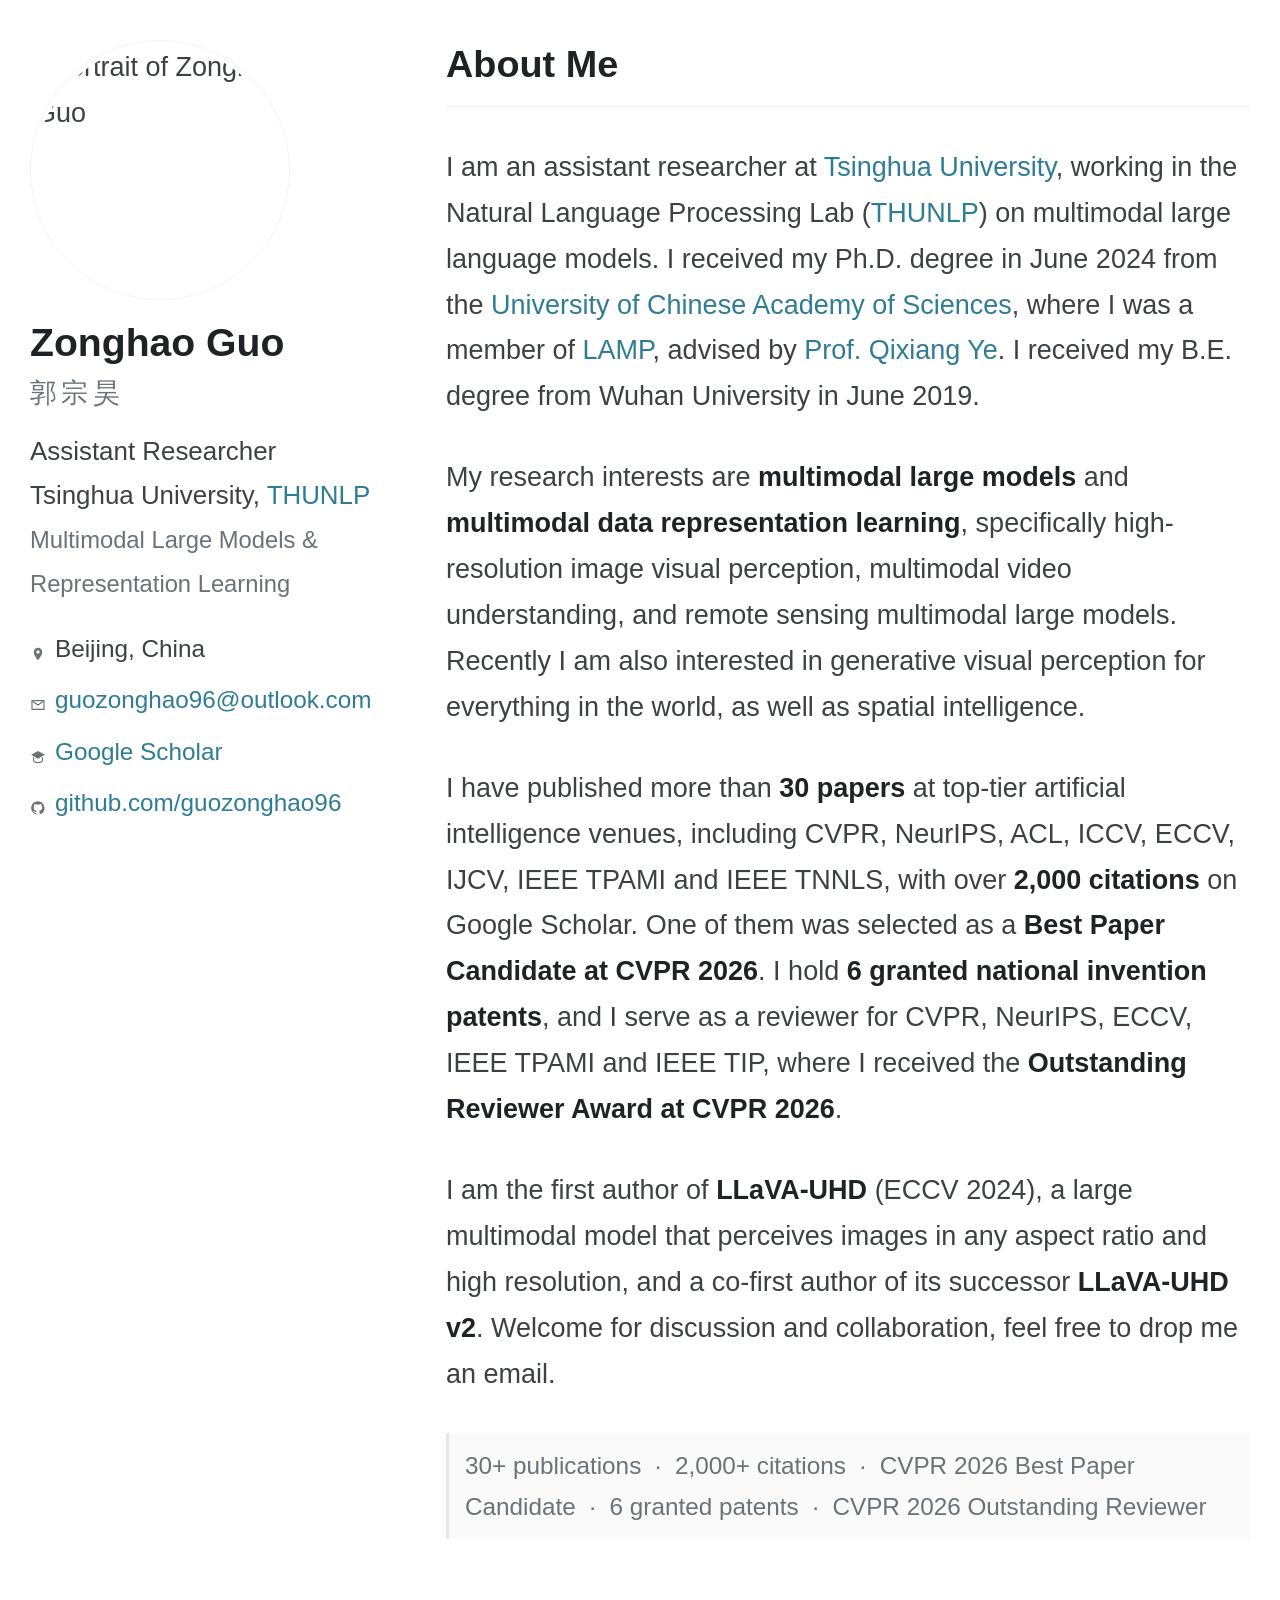
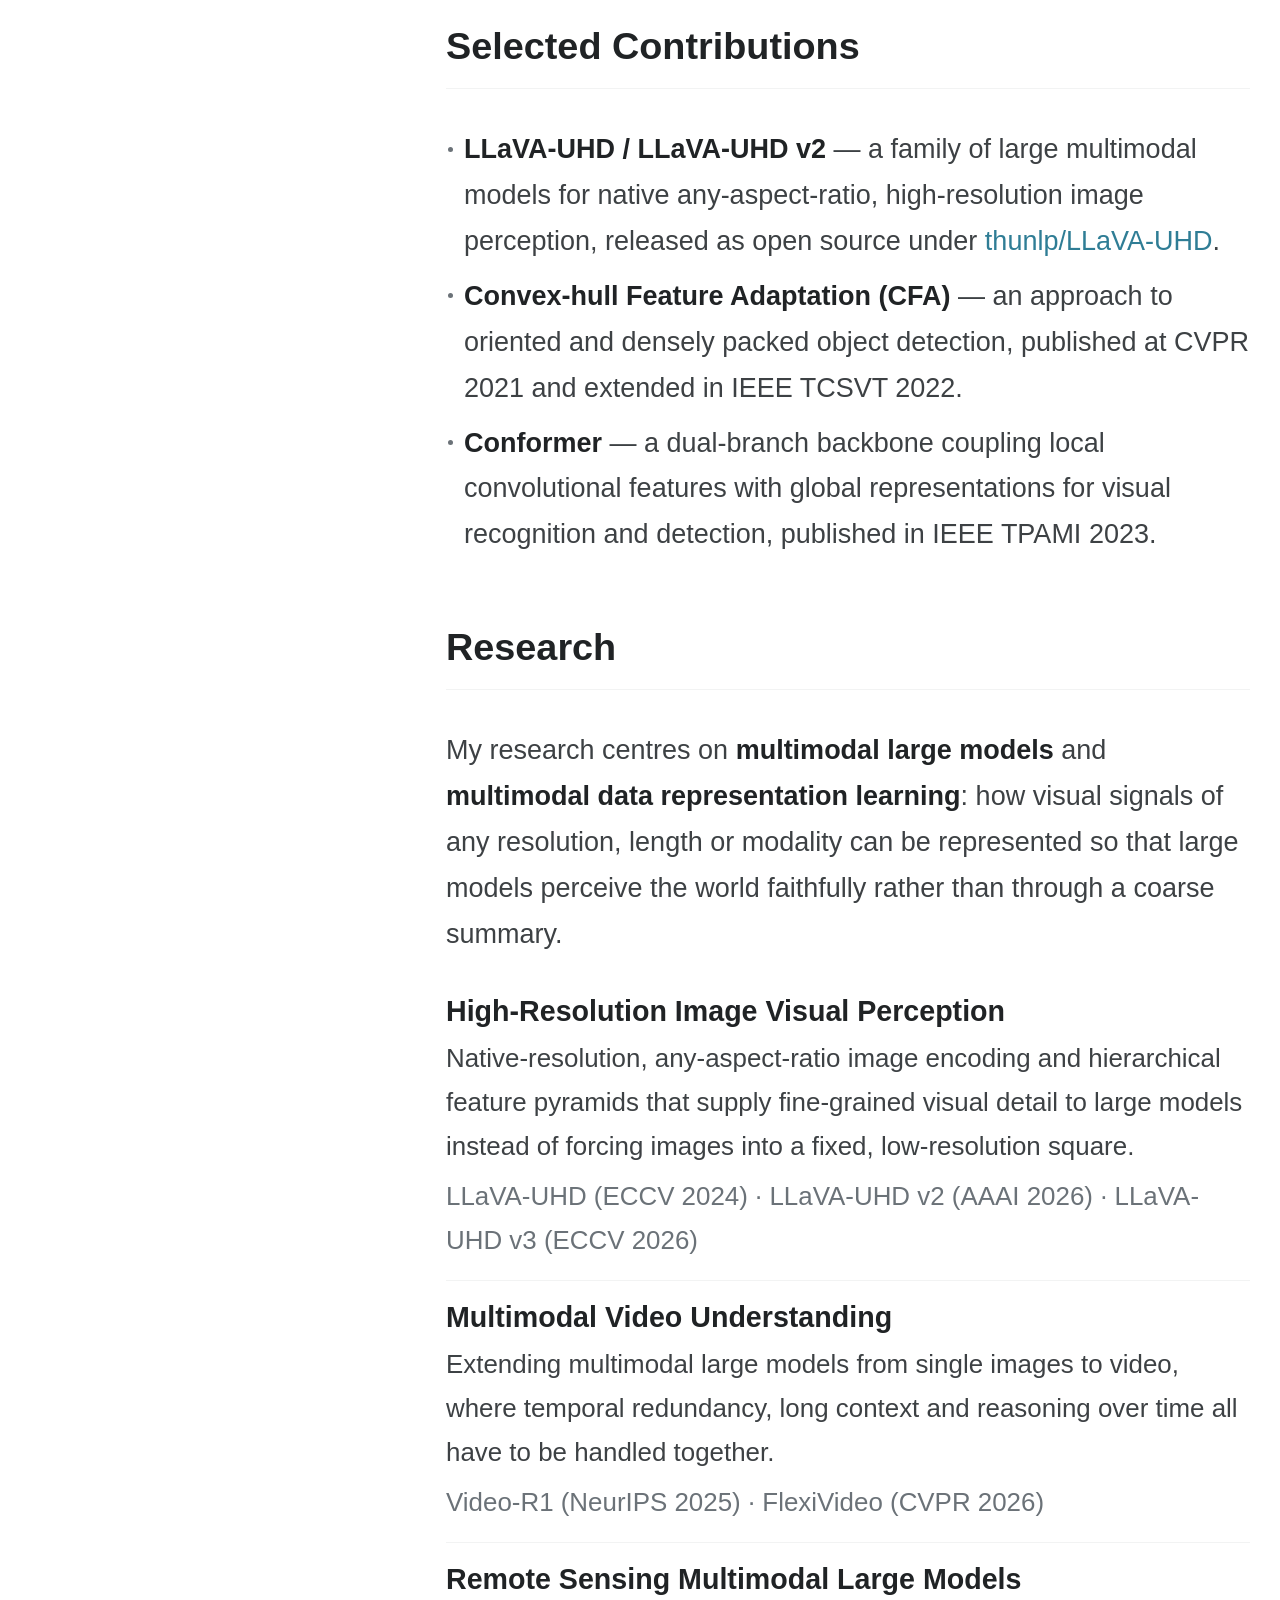
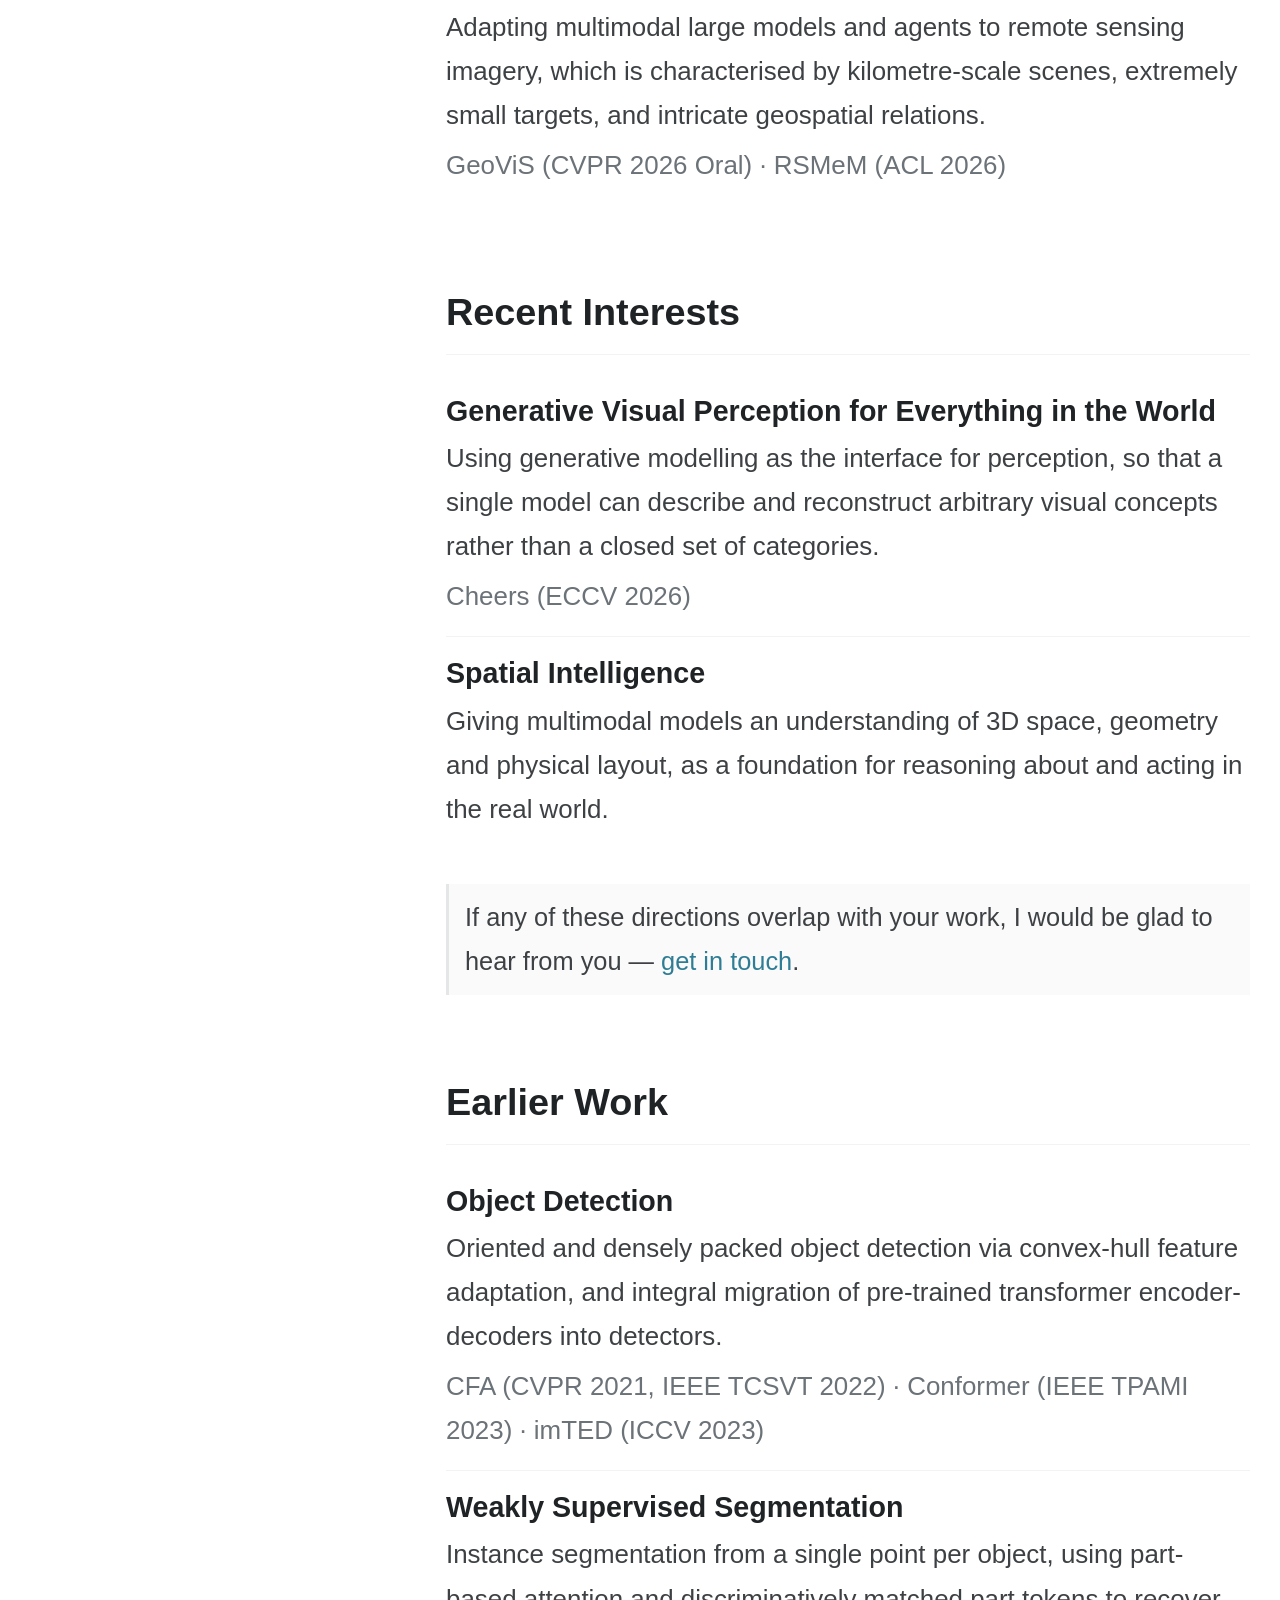
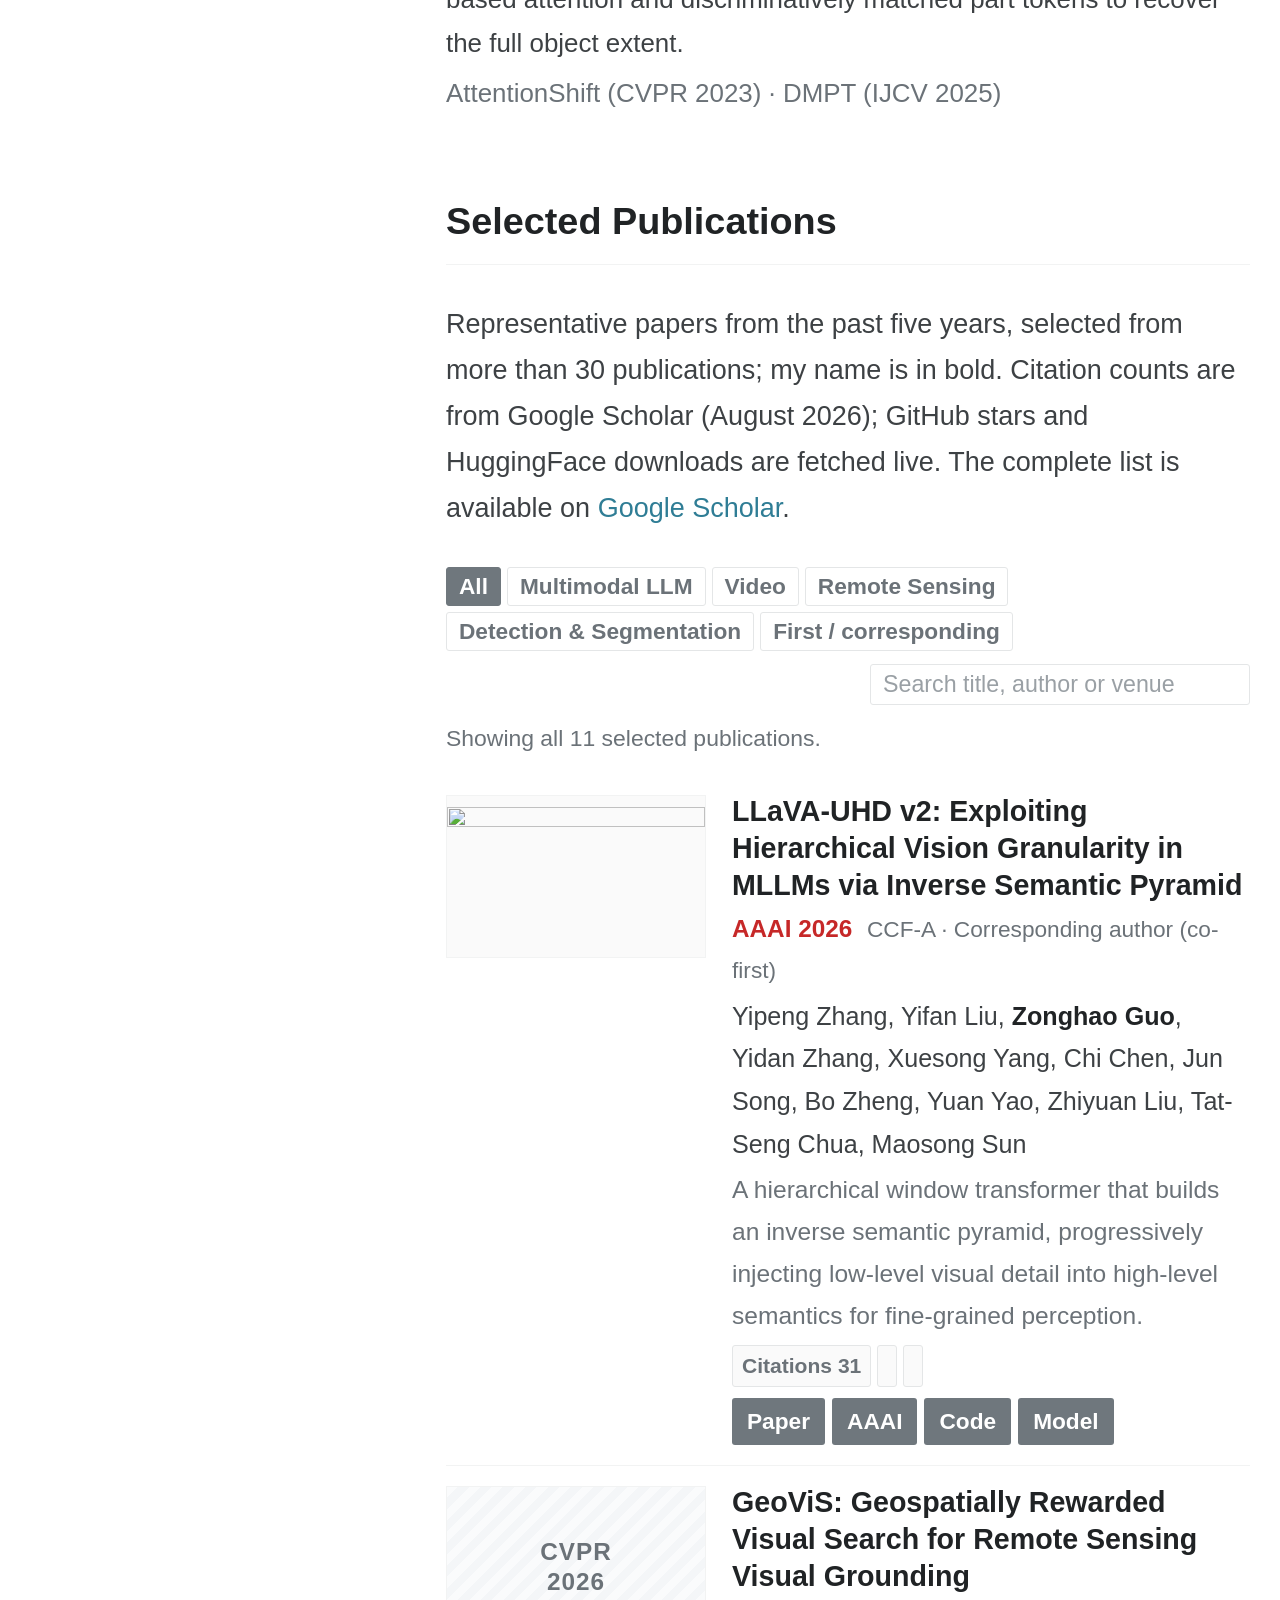
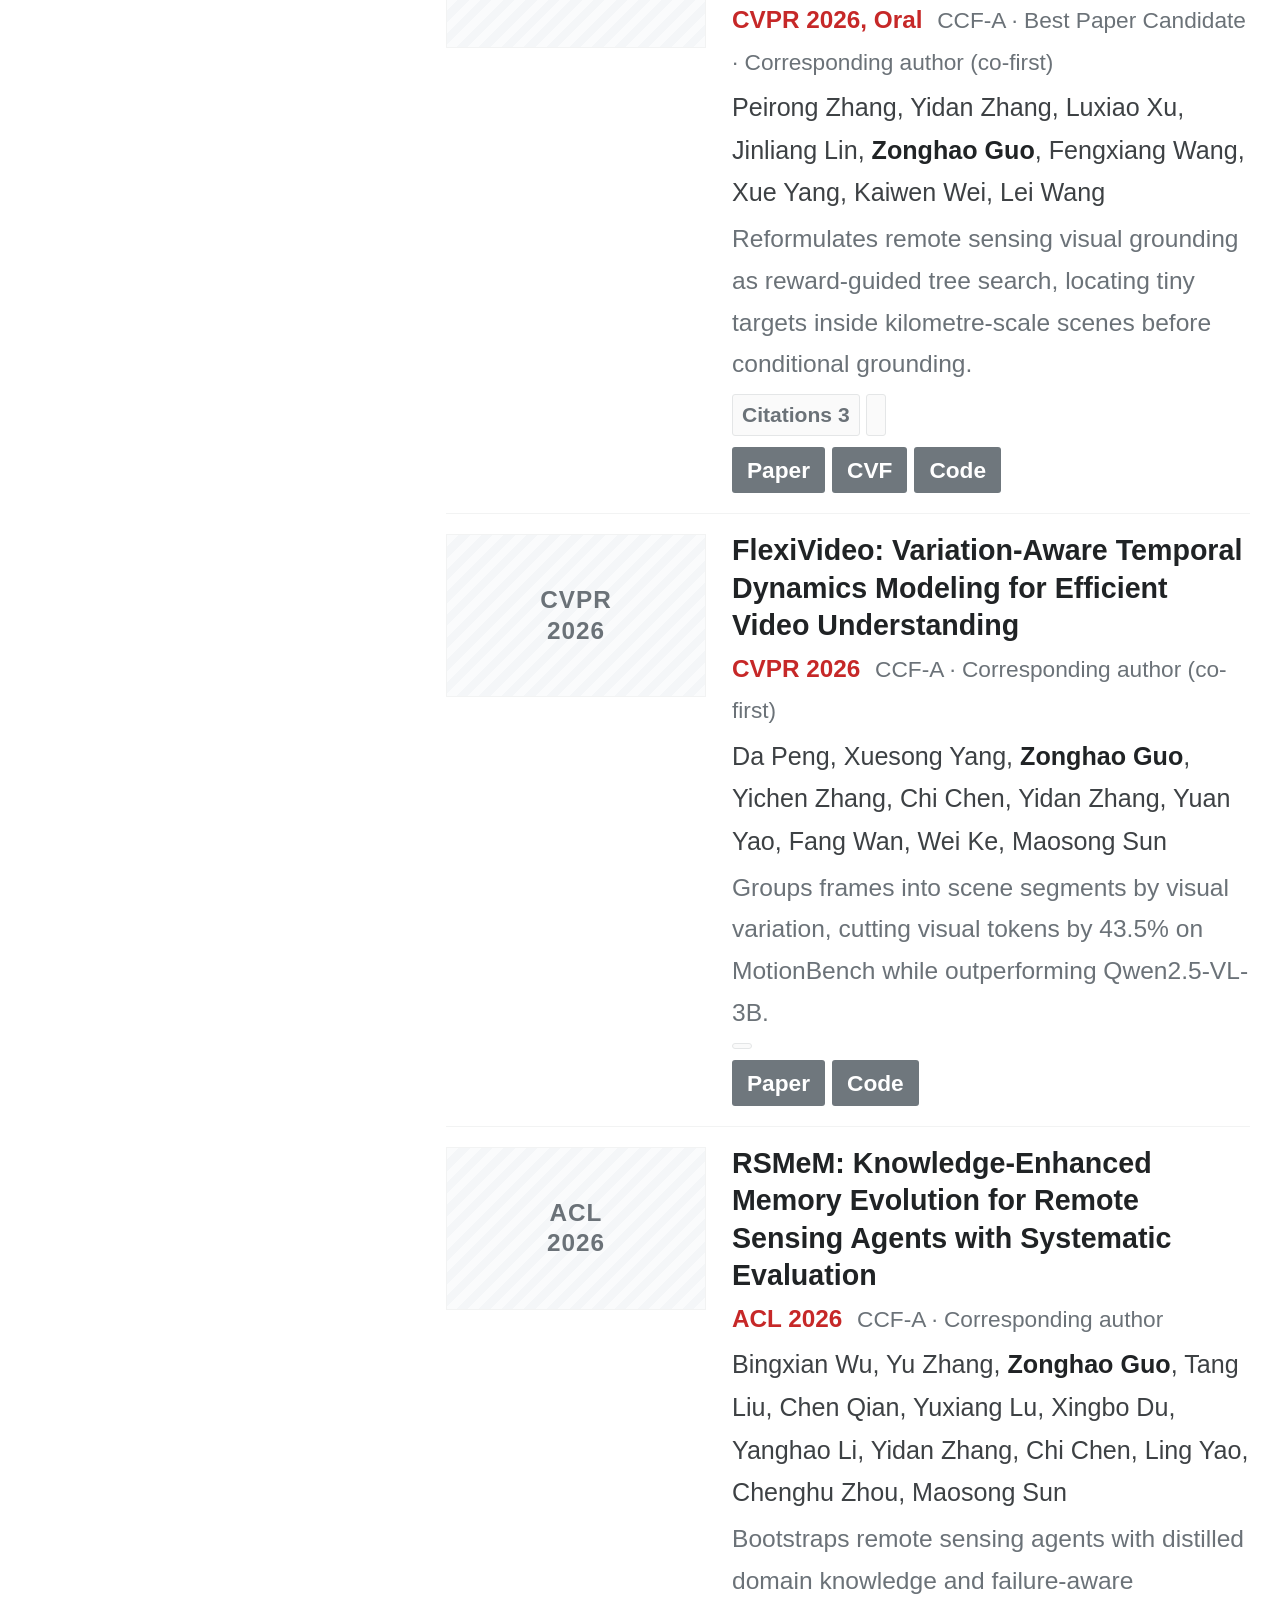
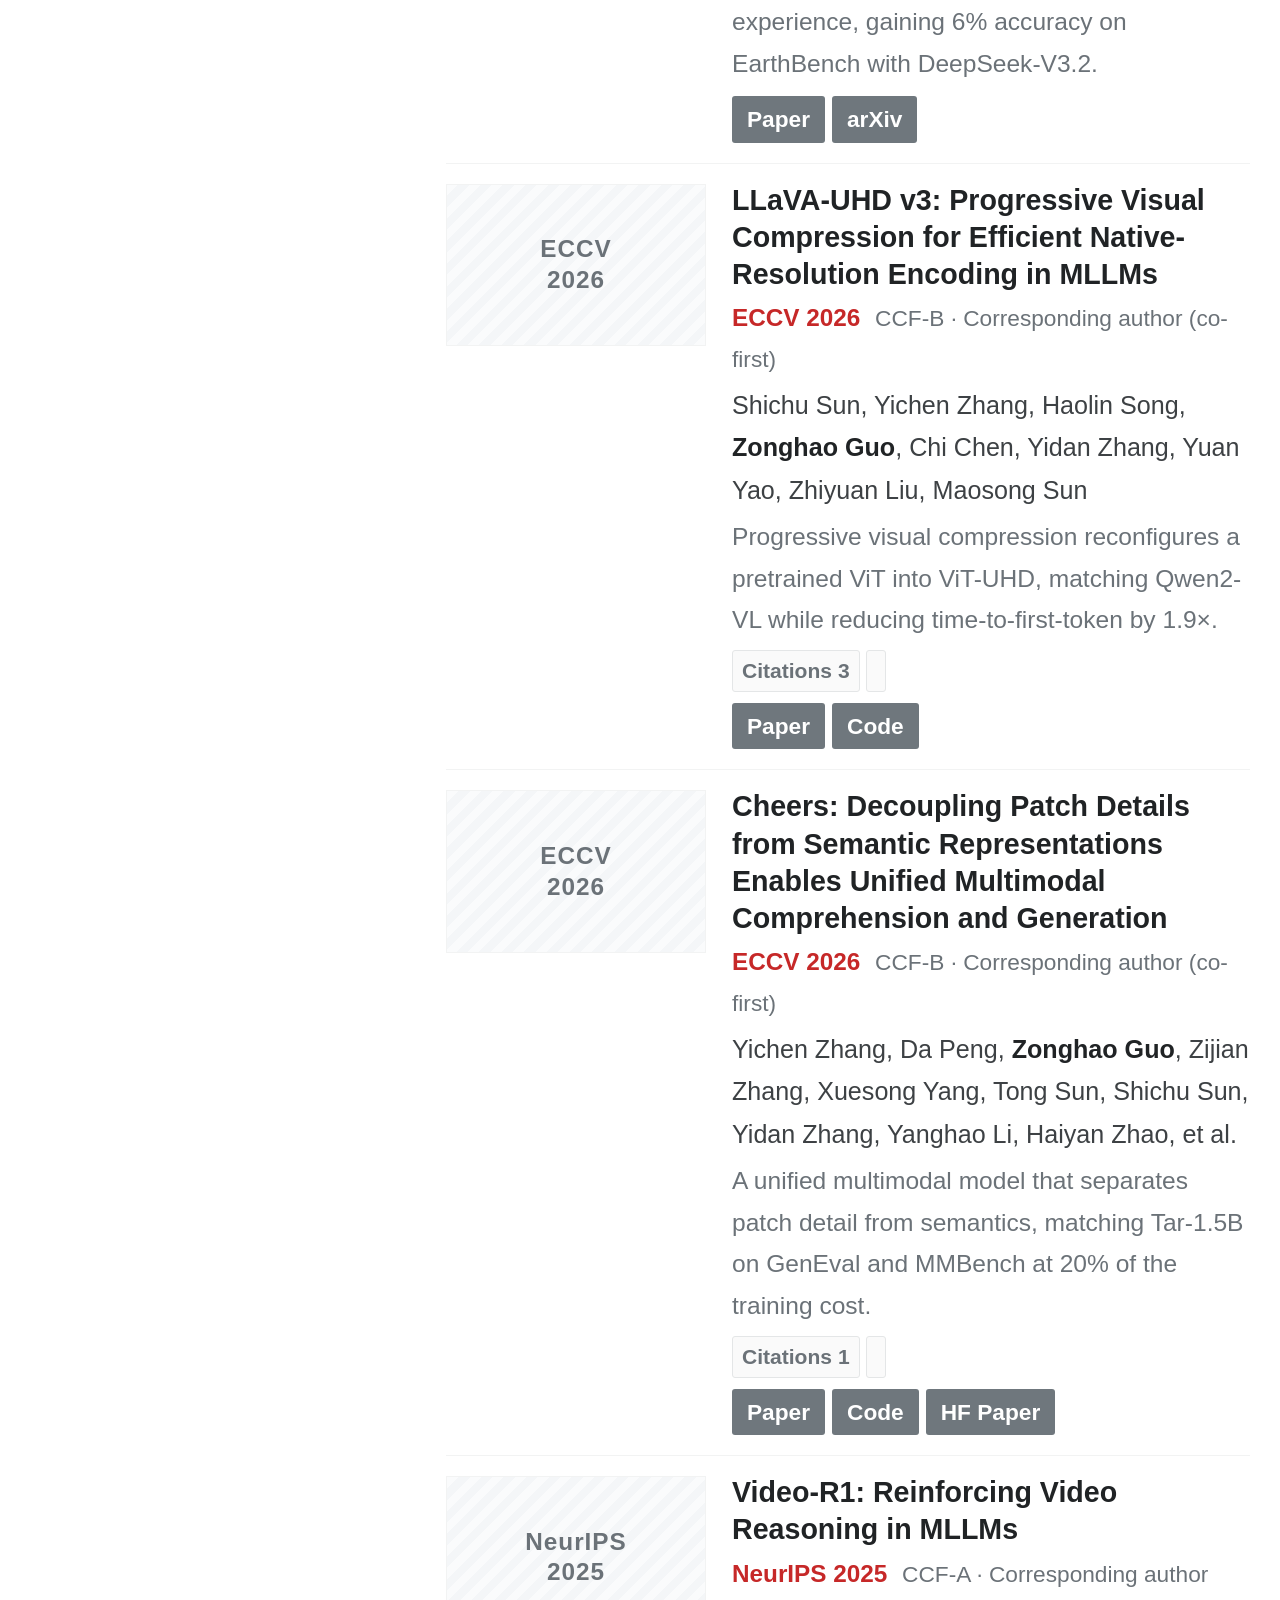
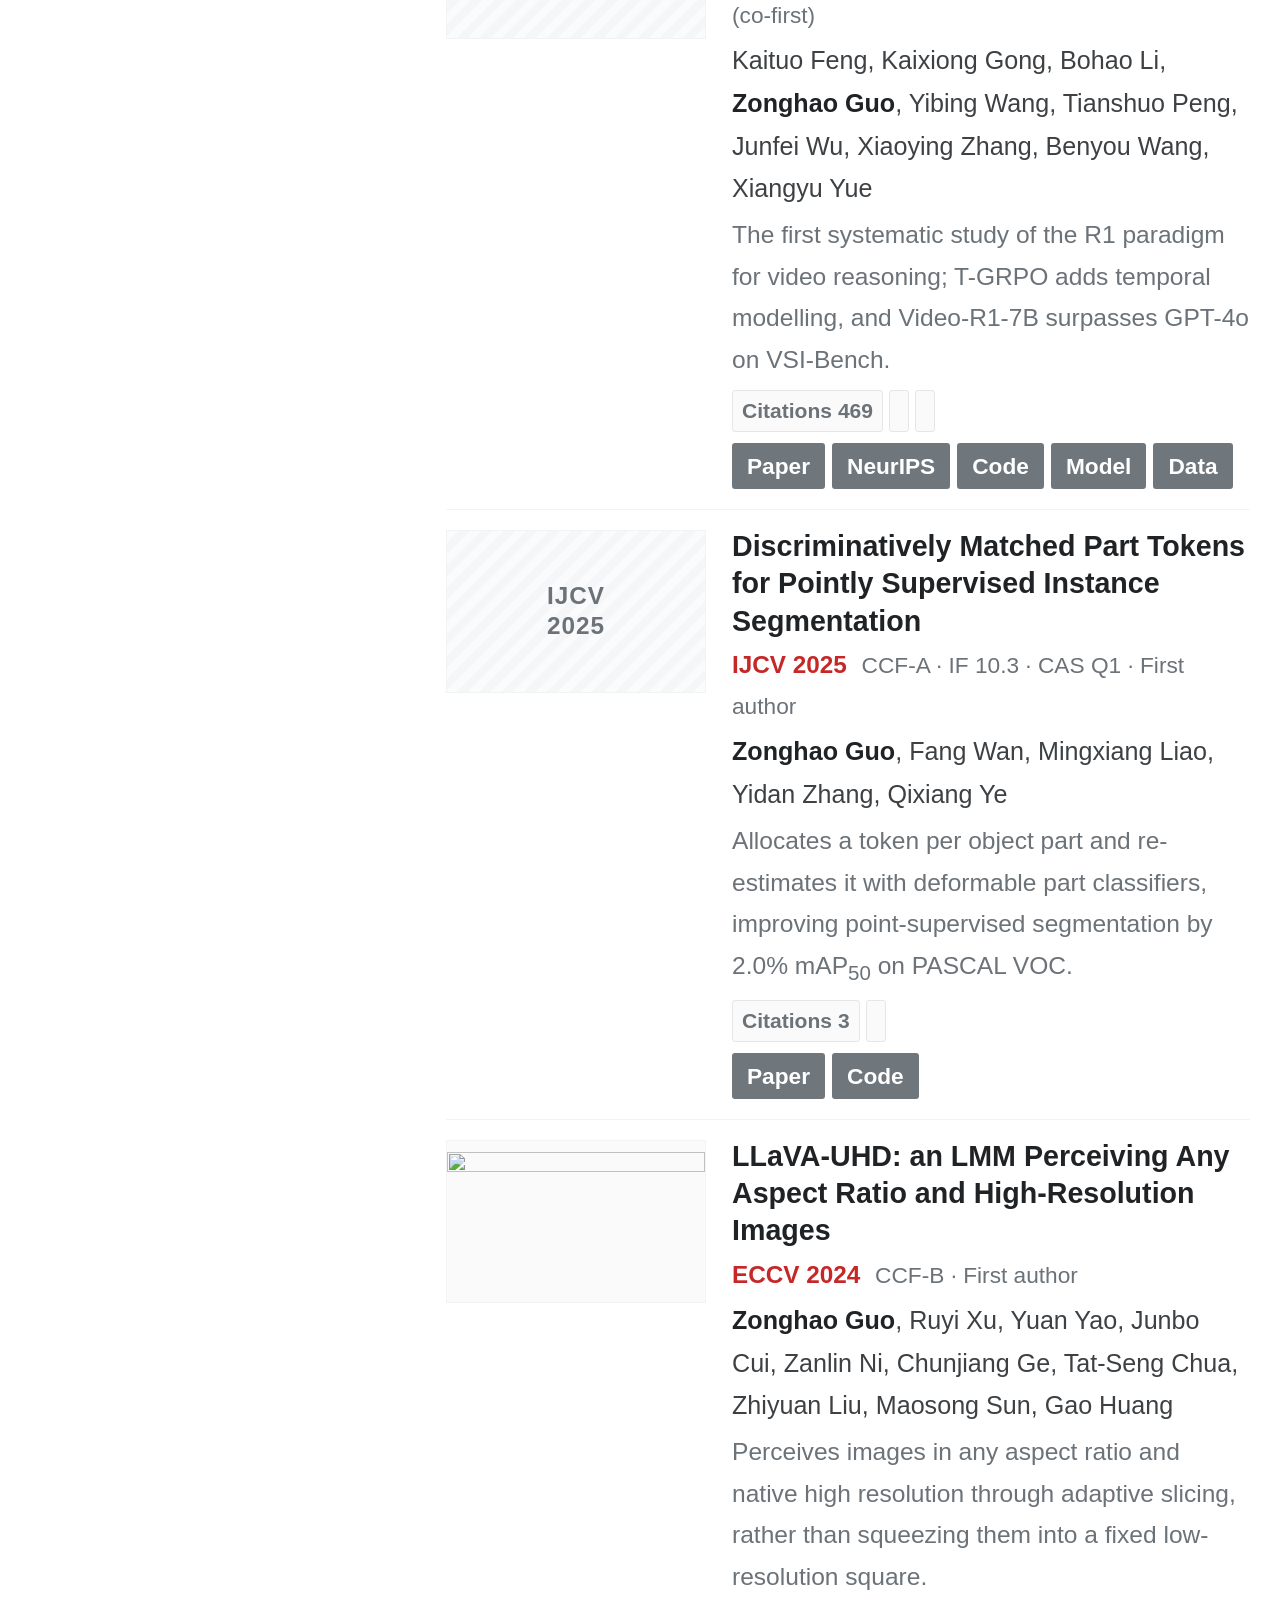
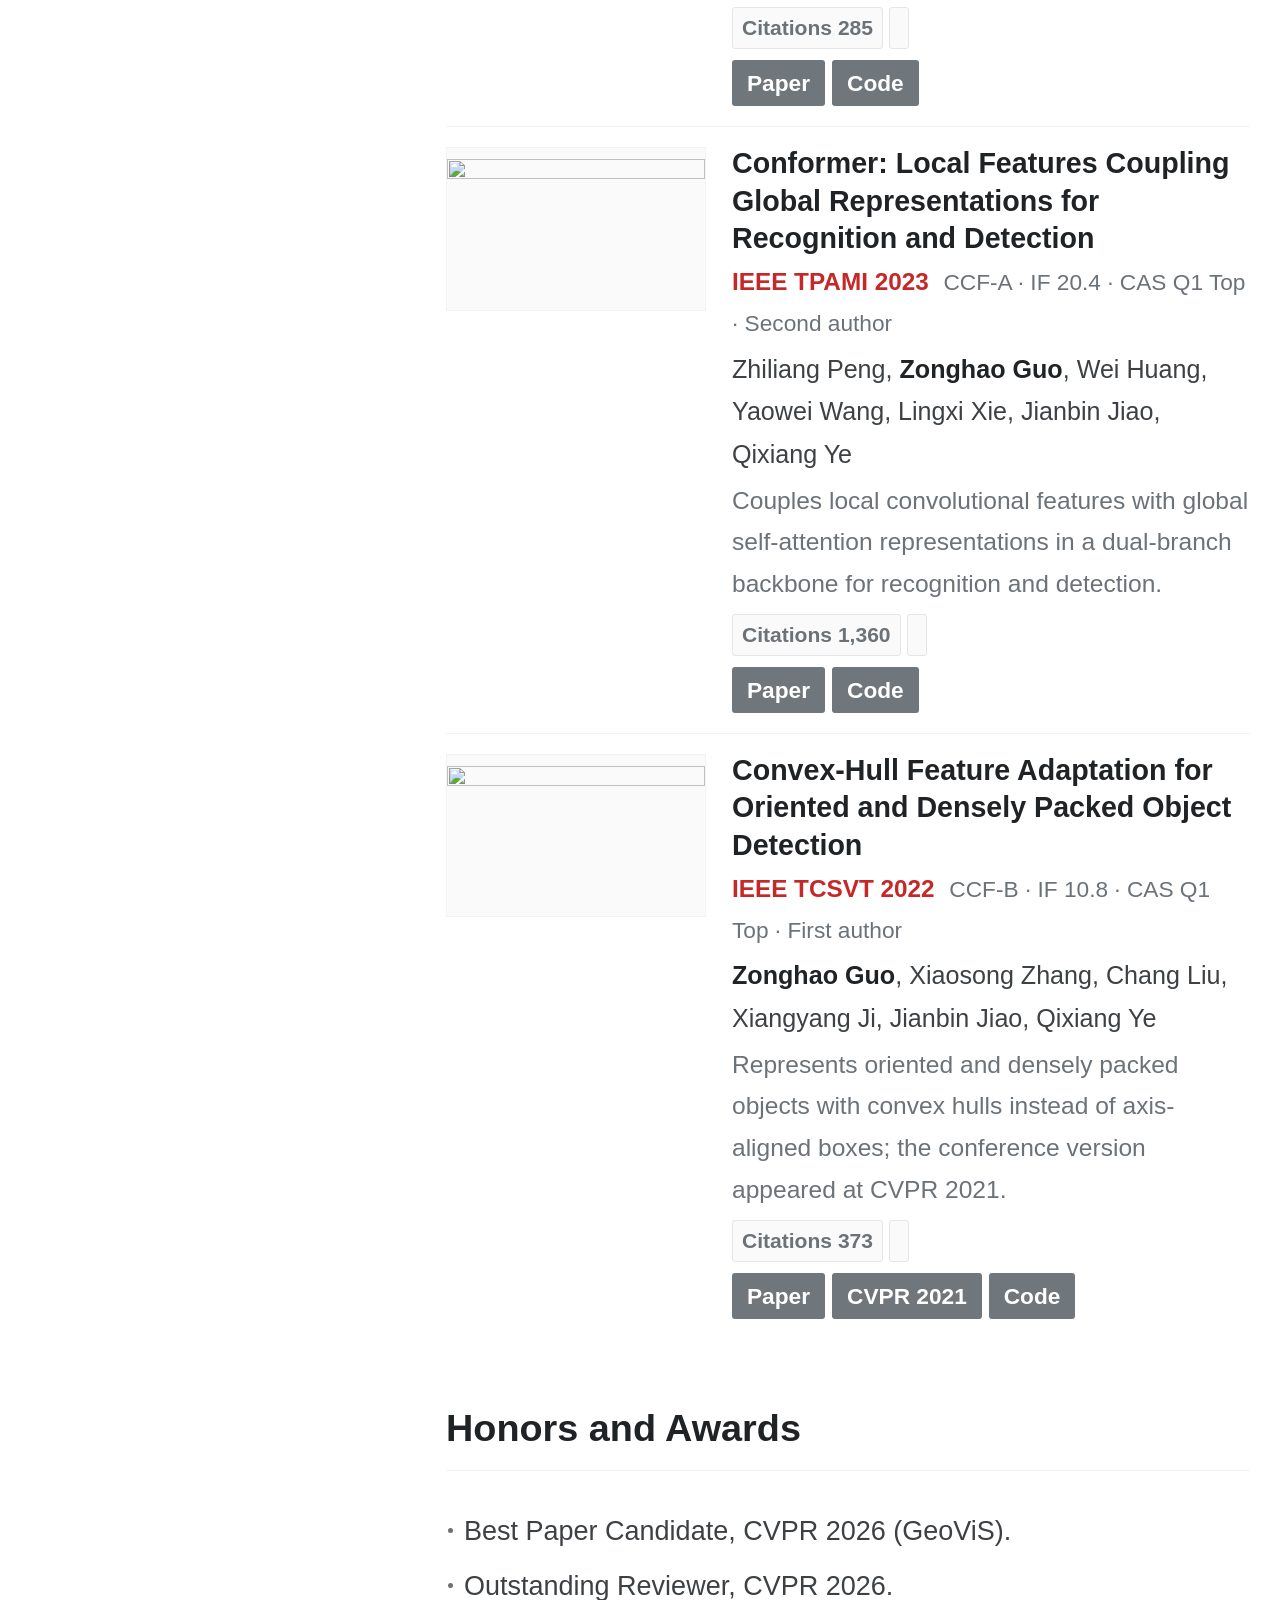
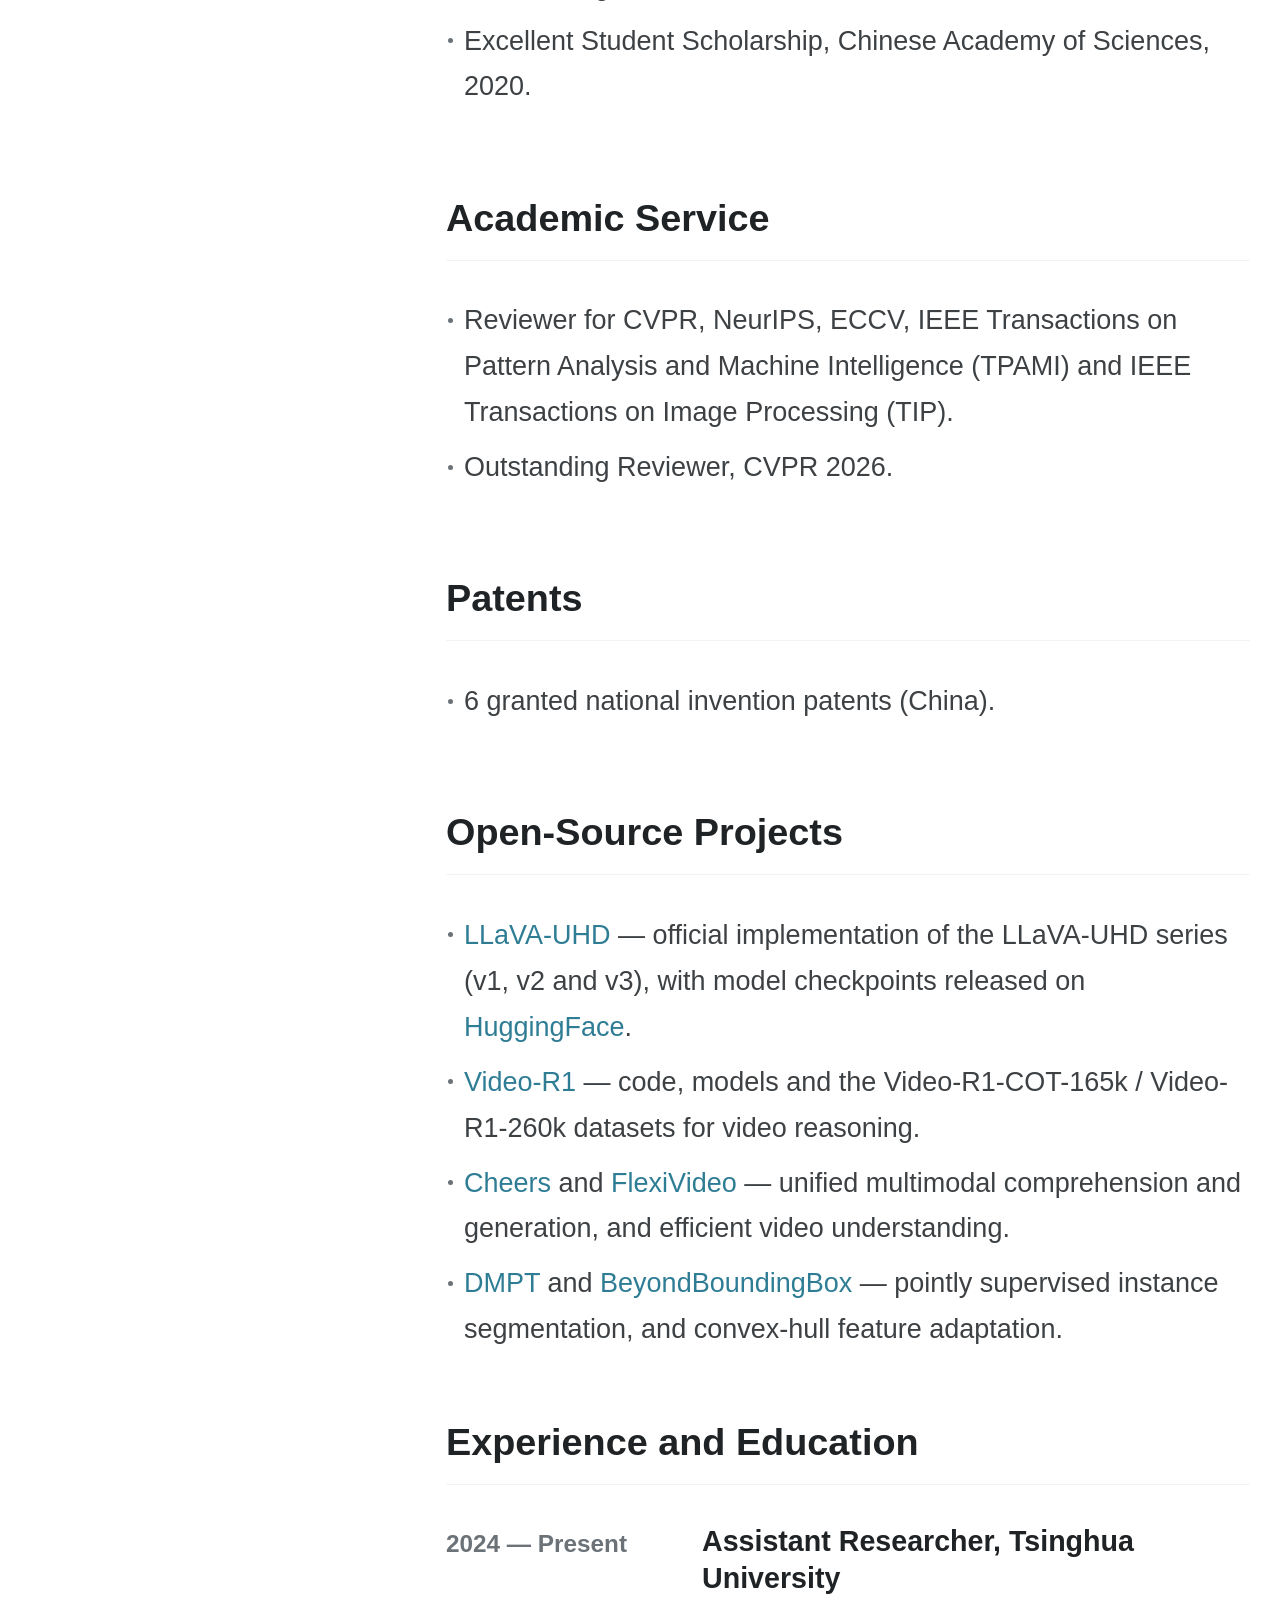
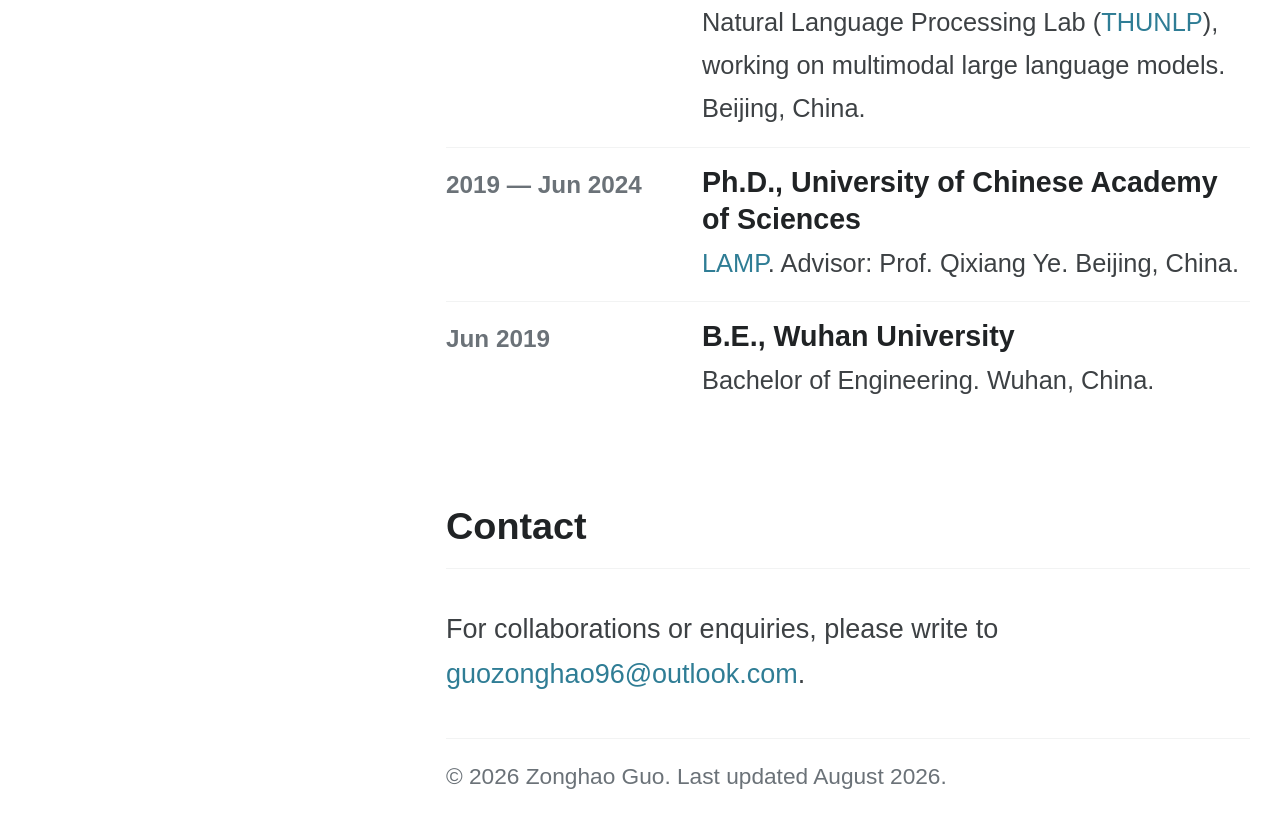
==== commit 37c74cc9: "Rework the page into a single scrolling layout with the current CV Replaces the tab bar with one scr" ====
--- a/index.html
+++ b/index.html
@@ -4,486 +4,579 @@
 <meta charset="utf-8">
 <meta name="viewport" content="width=device-width, initial-scale=1">
 <title>Zonghao Guo — Multimodal Large Language Models &amp; Computer Vision</title>
-<meta name="description" content="Homepage of Zonghao Guo, assistant researcher at Tsinghua University, working on multimodal large language models, high-resolution visual perception, object detection and instance segmentation.">
+<meta name="description" content="Homepage of Zonghao Guo, assistant researcher at THUNLP, Tsinghua University, working on multimodal large models and multimodal representation learning: high-resolution image perception, multimodal video understanding and remote sensing multimodal large models.">
 <meta name="author" content="Zonghao Guo">
 <meta name="theme-color" content="#ffffff">
 
 <meta property="og:type" content="website">
 <meta property="og:title" content="Zonghao Guo">
-<meta property="og:description" content="Multimodal large language models, high-resolution visual perception, object detection and instance segmentation.">
+<meta property="og:description" content="Assistant researcher at THUNLP, Tsinghua University. Multimodal large language models, high-resolution visual perception, object detection and instance segmentation.">
 <meta property="og:image" content="files/person_photo.jpg">
 <meta property="og:url" content="https://guozonghao96.github.io/">
 
 <link rel="icon" href="files/favicon.svg" type="image/svg+xml">
-<link rel="preconnect" href="https://fonts.googleapis.com">
-<link rel="preconnect" href="https://fonts.gstatic.com" crossorigin>
-<link href="https://fonts.googleapis.com/css2?family=Inter:wght@400;500;600;700&family=Source+Serif+4:opsz,wght@8..60,400;8..60,600;8..60,700&display=swap" rel="stylesheet">
 <link rel="stylesheet" href="files/style.css">
 </head>
 
 <body>
-<a class="skip-link" href="#tabpanels">Skip to content</a>
-
-<header class="masthead">
-  <div class="wrap masthead-inner">
-    <div class="identity">
-      <h1>Zonghao Guo <span class="name-cn">郭宗豪</span></h1>
-      <p class="title">Assistant Researcher, Tsinghua University</p>
-
-      <!-- TODO: add the department / laboratory and the office address at Tsinghua. -->
-      <ul class="affiliation">
-        <li>Tsinghua University</li>
-        <li>Beijing, China</li>
-      </ul>
-
-      <ul class="contact-inline">
+<a class="skip-link" href="#content">Skip to content</a>
+
+<div class="layout">
+
+  <!-- ============================== SIDEBAR ============================== -->
+  <aside class="sidebar">
+    <div class="sidebar-inner">
+      <div class="avatar">
+        <img src="files/person_photo.jpg" alt="Portrait of Zonghao Guo" width="200" height="200">
+      </div>
+
+      <h1 class="author-name">Zonghao Guo</h1>
+      <p class="author-name-cn">郭宗昊</p>
+
+      <p class="author-bio">
+        Assistant Researcher<br>
+        Tsinghua University,
+        <a href="https://nlp.csai.tsinghua.edu.cn/staff" target="_blank" rel="noopener">THUNLP</a><br>
+        <span class="author-topic">Multimodal Large Models &amp; Representation Learning</span>
+      </p>
+
+      <ul class="author-links">
         <li>
-          <!-- TODO: replace with the Tsinghua email address once available. -->
-          <span class="lbl">Email</span>
-          <a href="mailto:guozonghao19@mails.ucas.ac.cn">guozonghao19@mails.ucas.ac.cn</a>
+          <span class="ico" aria-hidden="true">
+            <svg viewBox="0 0 24 24"><path d="M12 2.6c-3.5 0-6.4 2.9-6.4 6.4 0 4.8 6.4 12.4 6.4 12.4s6.4-7.6 6.4-12.4c0-3.5-2.9-6.4-6.4-6.4Zm0 8.9a2.5 2.5 0 1 1 0-5 2.5 2.5 0 0 1 0 5Z"/></svg>
+          </span>
+          Beijing, China
         </li>
         <li>
-          <span class="lbl">Google Scholar</span>
-          <a href="https://scholar.google.com.hk/citations?hl=en&user=h1I6LJcAAAAJ" target="_blank" rel="noopener">scholar.google.com</a>
+          <span class="ico" aria-hidden="true">
+            <svg viewBox="0 0 24 24"><path d="M3 5.5h18v13H3v-13Z" fill="none" stroke="currentColor" stroke-width="1.7"/><path d="m4.4 6.8 7.6 5.3 7.6-5.3" fill="none" stroke="currentColor" stroke-width="1.7"/></svg>
+          </span>
+          <a href="mailto:guozonghao96@outlook.com">guozonghao96@outlook.com</a>
         </li>
         <li>
-          <span class="lbl">GitHub</span>
+          <span class="ico" aria-hidden="true">
+            <svg viewBox="0 0 24 24"><path d="M12 3 1.6 8.8 12 14.6l10.4-5.8L12 3Z"/><path d="M5.4 12.4V17c0 1.9 2.9 3.4 6.6 3.4s6.6-1.5 6.6-3.4v-4.6" fill="none" stroke="currentColor" stroke-width="1.7"/></svg>
+          </span>
+          <a href="https://scholar.google.com.hk/citations?hl=en&user=h1I6LJcAAAAJ" target="_blank" rel="noopener">Google Scholar</a>
+        </li>
+        <li>
+          <span class="ico" aria-hidden="true">
+            <svg viewBox="0 0 24 24"><path d="M12 1.8a10.2 10.2 0 0 0-3.2 19.9c.5.1.7-.2.7-.5v-1.9c-2.8.6-3.4-1.3-3.4-1.3-.5-1.2-1.1-1.5-1.1-1.5-.9-.6.1-.6.1-.6 1 .1 1.5 1 1.5 1 .9 1.5 2.4 1.1 2.9.8.1-.7.4-1.1.6-1.4-2.2-.3-4.6-1.1-4.6-5 0-1.1.4-2 1-2.7-.1-.3-.4-1.3.1-2.7 0 0 .9-.3 2.8 1a9.6 9.6 0 0 1 5 0c1.9-1.3 2.8-1 2.8-1 .5 1.4.2 2.4.1 2.7.6.7 1 1.6 1 2.7 0 3.9-2.4 4.7-4.6 5 .4.3.7.9.7 1.9v2.8c0 .3.2.6.7.5A10.2 10.2 0 0 0 12 1.8Z"/></svg>
+          </span>
           <a href="https://github.com/guozonghao96" target="_blank" rel="noopener">github.com/guozonghao96</a>
         </li>
       </ul>
-    </div>
-
-    <figure class="portrait">
-      <img src="files/person_photo.jpg" alt="Portrait of Zonghao Guo" width="200" height="240">
-    </figure>
-  </div>
-
-  <div class="wrap">
-    <dl class="metrics">
-      <div class="metric">
-        <dt>11</dt>
-        <dd>Publications</dd>
-      </div>
-      <div class="metric">
-        <dt>6</dt>
-        <dd>First / co-first author</dd>
-      </div>
-      <div class="metric">
-        <dt>6</dt>
-        <dd>CVPR / ICCV / ECCV / TPAMI</dd>
-      </div>
-      <div class="metric">
-        <dt>1</dt>
-        <dd>Oral presentation</dd>
-      </div>
-    </dl>
-  </div>
-
-  <nav class="tabs-bar" aria-label="Sections">
-    <div class="wrap">
-      <div class="tabs" id="tabs" role="tablist" aria-label="Homepage sections">
-        <button class="tab" id="tab-biography"    type="button" role="tab" aria-controls="panel-biography"    aria-selected="true"  data-tab="biography">Biography</button>
-        <button class="tab" id="tab-research"     type="button" role="tab" aria-controls="panel-research"     aria-selected="false" data-tab="research" tabindex="-1">Research</button>
-        <button class="tab" id="tab-publications" type="button" role="tab" aria-controls="panel-publications" aria-selected="false" data-tab="publications" tabindex="-1">Publications <span class="tab-count">11</span></button>
-        <button class="tab" id="tab-honors"       type="button" role="tab" aria-controls="panel-honors"       aria-selected="false" data-tab="honors" tabindex="-1">Honors</button>
-        <button class="tab" id="tab-education"    type="button" role="tab" aria-controls="panel-education"    aria-selected="false" data-tab="education" tabindex="-1">Experience</button>
+
+      <div class="visitors">
+        <script type="text/javascript" src="//rf.revolvermaps.com/0/0/8.js?i=5063gq35g0n&amp;m=0&amp;c=ff0000&amp;cr1=ffffff&amp;f=arial&amp;l=33" async="async"></script>
       </div>
     </div>
-  </nav>
-</header>
-
-<main class="wrap" id="tabpanels">
-
-  <!-- ============================ BIOGRAPHY ============================ -->
-  <section class="panel" id="panel-biography" role="tabpanel" aria-labelledby="tab-biography" tabindex="0">
-    <h2>Biography</h2>
-
-    <p>
-      I am an assistant researcher at <a href="https://www.tsinghua.edu.cn/en/" target="_blank" rel="noopener">Tsinghua University</a>,
-      working on computer vision and multimodal large language models.
-      I received my Ph.D. degree from the
-      <a href="http://english.ucas.ac.cn/" target="_blank" rel="noopener">University of Chinese Academy of Sciences</a>,
-      where I was a member of <a href="http://lamp.ucas.ac.cn/" target="_blank" rel="noopener">PRISDL</a>
-      in the <a href="http://eece.ucas.ac.cn/index.php/en/" target="_blank" rel="noopener">School of Electronic, Electrical and Communication Engineering</a>,
-      advised by <a href="http://people.ucas.ac.cn/~0007279?language=en" target="_blank" rel="noopener">Prof. Qixiang Ye</a>.
-      I received my B.E. degree from Wuhan University, Wuhan, in June 2019.
-    </p>
-
-    <p>
-      My research interests include computer vision and deep learning, specifically multimodal large
-      language models, high-resolution visual perception, object detection and instance segmentation.
-      I am the first author of <b>LLaVA-UHD</b> (ECCV 2024), a large multimodal model that perceives
-      images in any aspect ratio and high resolution, and a co-first author of its successor
-      <b>LLaVA-UHD v2</b>.
-    </p>
-
-    <h3>Selected Contributions</h3>
-    <ul class="bullets">
-      <li>
-        <b>LLaVA-UHD / LLaVA-UHD v2</b> — a family of large multimodal models for native
-        any-aspect-ratio, high-resolution image perception, with open-source code released
-        under <a href="https://github.com/thunlp/LLaVA-UHD" target="_blank" rel="noopener">thunlp/LLaVA-UHD</a>.
-      </li>
-      <li>
-        <b>Convex-hull Feature Adaptation (CFA)</b> — an approach to oriented and densely packed
-        object detection, published at CVPR 2021 and extended in IEEE TCSVT 2022.
-      </li>
-      <li>
-        <b>Conformer</b> — a dual-branch backbone coupling local convolutional features with global
-        representations for visual recognition and detection, published in IEEE TPAMI 2023.
-      </li>
-    </ul>
-  </section>
-
-  <!-- ============================ RESEARCH ============================= -->
-  <section class="panel" id="panel-research" role="tabpanel" aria-labelledby="tab-research" tabindex="0" hidden>
-    <h2>Research</h2>
-
-    <p class="lede">
-      My work develops visual representations and multimodal architectures that preserve fine-grained
-      detail, ranging from high-resolution multimodal large language models to oriented object
-      detection and weakly supervised segmentation.
-    </p>
-
-    <div class="topic-grid">
-      <article class="topic">
-        <h3>Multimodal Large Language Models</h3>
-        <p>
-          Architectures and training recipes that connect visual encoders with large language models
-          for general-purpose visual understanding, including controllable region-level captioning.
-        </p>
-        <p class="topic-refs">LLaVA-UHD (ECCV 2024) · LLaVA-UHD v2 · ControlCap (ECCV 2024)</p>
-      </article>
-
-      <article class="topic">
-        <h3>High-Resolution Visual Perception</h3>
-        <p>
-          Native-resolution, any-aspect-ratio image encoding and hierarchical feature pyramids that
-          supply multi-scale visual detail to language models.
-        </p>
-        <p class="topic-refs">LLaVA-UHD (ECCV 2024) · LLaVA-UHD v2</p>
-      </article>
-
-      <article class="topic">
-        <h3>Object Detection</h3>
-        <p>
-          Oriented and densely packed object detection via convex-hull feature adaptation, and
-          integral migration of pre-trained transformer encoder-decoders into detectors.
-        </p>
-        <p class="topic-refs">CVPR 2021 · TCSVT 2022 · ICCV 2023 · TPAMI 2023</p>
-      </article>
-
-      <article class="topic">
-        <h3>Segmentation and 3D Scene Understanding</h3>
-        <p>
-          Pointly supervised instance segmentation with iteratively estimated part-based attention,
-          and few-shot semantic segmentation of 3D point cloud scenes.
-        </p>
-        <p class="topic-refs">CVPR 2023 · 3DV 2022 (Oral) · AAAI Workshop 2021</p>
-      </article>
-    </div>
-  </section>
-
-  <!-- =========================== PUBLICATIONS =========================== -->
-  <section class="panel" id="panel-publications" role="tabpanel" aria-labelledby="tab-publications" tabindex="0" hidden>
-    <h2>Publications</h2>
-    <p class="lede">
-      11 papers in total. <sup>*</sup> denotes equal contribution; my name is underlined.
-      The complete and up-to-date list is available on
-      <a href="https://scholar.google.com.hk/citations?hl=en&user=h1I6LJcAAAAJ" target="_blank" rel="noopener">Google Scholar</a>.
-    </p>
-
-    <div class="pub-toolbar">
-      <div class="filters" id="pubFilters" aria-label="Filter publications">
-        <button class="filter is-active" type="button" data-filter="all" aria-pressed="true">All</button>
-        <button class="filter" type="button" data-filter="mllm" aria-pressed="false">Multimodal LLM</button>
-        <button class="filter" type="button" data-filter="detection" aria-pressed="false">Detection</button>
-        <button class="filter" type="button" data-filter="segmentation" aria-pressed="false">Segmentation</button>
-        <button class="filter" type="button" data-filter="representation" aria-pressed="false">Representation</button>
-        <button class="filter" type="button" data-filter="firstauthor" aria-pressed="false">First / co-first</button>
-      </div>
-
-      <div class="search">
-        <label class="sr-only" for="pubSearch">Search publications</label>
-        <input id="pubSearch" type="search" placeholder="Search title, author or venue">
-      </div>
-    </div>
-
-    <p class="filter-status" id="pubStatus" role="status">Showing all 11 publications.</p>
-
-    <ol class="pub-list" id="pubList">
-
-      <li class="pub" data-tags="mllm firstauthor" data-year="2024">
-        <div class="pub-thumb">
-          <img src="files/PaperFig/LLaVA-UHDv2.png" alt="" loading="lazy">
+  </aside>
+
+  <!-- =============================== PAGE ================================ -->
+  <div class="page" id="content">
+
+    <main class="page-content">
+
+      <!-- ============================== ABOUT ============================== -->
+      <section class="section" id="about">
+        <h2>About Me</h2>
+
+        <p>
+          I am an assistant researcher at <a href="https://www.tsinghua.edu.cn/en/" target="_blank" rel="noopener">Tsinghua University</a>,
+          working in the Natural Language Processing Lab
+          (<a href="https://nlp.csai.tsinghua.edu.cn/staff" target="_blank" rel="noopener">THUNLP</a>)
+          on multimodal large language models. I received my Ph.D. degree in June 2024 from the
+          <a href="http://english.ucas.ac.cn/" target="_blank" rel="noopener">University of Chinese Academy of Sciences</a>,
+          where I was a member of <a href="http://lamp.ucas.ac.cn/content/team/people.html" target="_blank" rel="noopener">LAMP</a>,
+          advised by <a href="http://people.ucas.ac.cn/~0007279?language=en" target="_blank" rel="noopener">Prof. Qixiang Ye</a>.
+          I received my B.E. degree from Wuhan University in June 2019.
+        </p>
+
+        <p>
+          My research interests are <b>multimodal large models</b> and <b>multimodal data representation
+          learning</b>, specifically high-resolution image visual perception, multimodal video understanding,
+          and remote sensing multimodal large models. Recently I am also interested in generative visual
+          perception for everything in the world, as well as spatial intelligence.
+        </p>
+
+        <p>
+          I have published more than <b>30 papers</b> at top-tier artificial intelligence venues,
+          including CVPR, NeurIPS, ACL, ICCV, ECCV, IJCV, IEEE TPAMI and IEEE TNNLS, with over
+          <b>2,000 citations</b> on Google Scholar. One of them was selected as a
+          <b>Best Paper Candidate at CVPR 2026</b>. I hold <b>6 granted national invention patents</b>,
+          and I serve as a reviewer for CVPR, NeurIPS, ECCV, IEEE TPAMI and IEEE TIP, where I received
+          the <b>Outstanding Reviewer Award at CVPR 2026</b>.
+        </p>
+
+        <p>
+          I am the first author of <b>LLaVA-UHD</b> (ECCV 2024), a large multimodal model that perceives
+          images in any aspect ratio and high resolution, and a co-first author of its successor
+          <b>LLaVA-UHD v2</b>. Welcome for discussion and collaboration, feel free to drop me an email.
+        </p>
+
+        <p class="glance">
+          30+ publications &nbsp;·&nbsp; 2,000+ citations &nbsp;·&nbsp;
+          CVPR 2026 Best Paper Candidate &nbsp;·&nbsp; 6 granted patents &nbsp;·&nbsp;
+          CVPR 2026 Outstanding Reviewer
+        </p>
+
+        <h2>Selected Contributions</h2>
+        <ul class="bullets">
+          <li>
+            <b>LLaVA-UHD / LLaVA-UHD v2</b> — a family of large multimodal models for native
+            any-aspect-ratio, high-resolution image perception, released as open source under
+            <a href="https://github.com/thunlp/LLaVA-UHD" target="_blank" rel="noopener">thunlp/LLaVA-UHD</a>.
+          </li>
+          <li>
+            <b>Convex-hull Feature Adaptation (CFA)</b> — an approach to oriented and densely packed
+            object detection, published at CVPR 2021 and extended in IEEE TCSVT 2022.
+          </li>
+          <li>
+            <b>Conformer</b> — a dual-branch backbone coupling local convolutional features with global
+            representations for visual recognition and detection, published in IEEE TPAMI 2023.
+          </li>
+        </ul>
+      </section>
+
+      <!-- ============================ RESEARCH ============================ -->
+      <section class="section" id="research">
+        <h2>Research</h2>
+
+        <p>
+          My research centres on <b>multimodal large models</b> and <b>multimodal data representation
+          learning</b>: how visual signals of any resolution, length or modality can be represented so
+          that large models perceive the world faithfully rather than through a coarse summary.
+        </p>
+
+        <div class="topics">
+          <article class="topic">
+            <h3>High-Resolution Image Visual Perception</h3>
+            <p>
+              Native-resolution, any-aspect-ratio image encoding and hierarchical feature pyramids that
+              supply fine-grained visual detail to large models instead of forcing images into a fixed,
+              low-resolution square.
+            </p>
+            <p class="topic-refs">LLaVA-UHD (ECCV 2024) · LLaVA-UHD v2 (AAAI 2026) · LLaVA-UHD v3 (ECCV 2026)</p>
+          </article>
+
+          <article class="topic">
+            <h3>Multimodal Video Understanding</h3>
+            <p>
+              Extending multimodal large models from single images to video, where temporal redundancy,
+              long context and reasoning over time all have to be handled together.
+            </p>
+            <p class="topic-refs">Video-R1 (NeurIPS 2025) · FlexiVideo (CVPR 2026)</p>
+          </article>
+
+          <article class="topic">
+            <h3>Remote Sensing Multimodal Large Models</h3>
+            <p>
+              Adapting multimodal large models and agents to remote sensing imagery, which is
+              characterised by kilometre-scale scenes, extremely small targets, and intricate
+              geospatial relations.
+            </p>
+            <p class="topic-refs">GeoViS (CVPR 2026 Oral) · RSMeM (ACL 2026)</p>
+          </article>
         </div>
-        <div class="pub-body">
-          <h3 class="pub-title">LLaVA-UHD v2: an MLLM Integrating High-Resolution Feature Pyramid via Hierarchical Window Transformer</h3>
-          <p class="pub-authors">Yipeng Zhang, Yifan Liu, <u>Zonghao Guo</u><sup>*</sup>, Yidan Zhang, Xuesong Yang, Chi Chen, Jun Song, Bo Zheng, Yuan Yao, Zhiyuan Liu, Tat-Seng Chua, Maosong Sun</p>
-          <p class="pub-venue">arXiv preprint arXiv:2412.13871, 2024</p>
-          <p class="pub-meta">
-            <span class="tag tag-preprint">Preprint</span>
-            <span class="tag">Co-first author</span>
-            <a href="https://arxiv.org/pdf/2412.13871" target="_blank" rel="noopener">Paper</a>
-            <a href="https://github.com/thunlp/LLaVA-UHD" target="_blank" rel="noopener">Code</a>
-          </p>
+
+        <h2>Recent Interests</h2>
+        <div class="topics">
+          <article class="topic">
+            <h3>Generative Visual Perception for Everything in the World</h3>
+            <p>
+              Using generative modelling as the interface for perception, so that a single model can
+              describe and reconstruct arbitrary visual concepts rather than a closed set of categories.
+            </p>
+            <p class="topic-refs">Cheers (ECCV 2026)</p>
+          </article>
+
+          <article class="topic">
+            <h3>Spatial Intelligence</h3>
+            <p>
+              Giving multimodal models an understanding of 3D space, geometry and physical layout, as a
+              foundation for reasoning about and acting in the real world.
+            </p>
+          </article>
         </div>
-      </li>
-
-      <li class="pub" data-tags="mllm firstauthor" data-year="2024">
-        <div class="pub-thumb">
-          <img src="files/PaperFig/LLaVA-UHD.jpg" alt="" loading="lazy">
+
+        <p class="research-cta">
+          If any of these directions overlap with your work, I would be glad to hear from you —
+          <a href="mailto:guozonghao96@outlook.com">get in touch</a>.
+        </p>
+
+        <h2>Earlier Work</h2>
+        <div class="topics">
+          <article class="topic">
+            <h3>Object Detection</h3>
+            <p>
+              Oriented and densely packed object detection via convex-hull feature adaptation, and
+              integral migration of pre-trained transformer encoder-decoders into detectors.
+            </p>
+            <p class="topic-refs">CFA (CVPR 2021, IEEE TCSVT 2022) · Conformer (IEEE TPAMI 2023) · imTED (ICCV 2023)</p>
+          </article>
+
+          <article class="topic">
+            <h3>Weakly Supervised Segmentation</h3>
+            <p>
+              Instance segmentation from a single point per object, using part-based attention and
+              discriminatively matched part tokens to recover the full object extent.
+            </p>
+            <p class="topic-refs">AttentionShift (CVPR 2023) · DMPT (IJCV 2025)</p>
+          </article>
         </div>
-        <div class="pub-body">
-          <h3 class="pub-title">LLaVA-UHD: an LMM Perceiving Any Aspect Ratio and High-Resolution Images</h3>
-          <p class="pub-authors"><u>Zonghao Guo</u>, Ruyi Xu, Yuan Yao, Junbo Cui, Zanlin Ni, Chunjiang Ge, Tat-Seng Chua, Zhiyuan Liu, Maosong Sun, Gao Huang</p>
-          <p class="pub-venue">European Conference on Computer Vision (ECCV), 2024</p>
-          <p class="pub-meta">
-            <span class="tag tag-conf">ECCV 2024</span>
-            <span class="tag">First author</span>
-            <a href="https://arxiv.org/pdf/2403.11703" target="_blank" rel="noopener">Paper</a>
-            <a href="https://github.com/thunlp/LLaVA-UHD" target="_blank" rel="noopener">Code</a>
-          </p>
+      </section>
+
+      <!-- ========================== PUBLICATIONS =========================== -->
+      <section class="section" id="publications">
+        <h2>Selected Publications</h2>
+        <p>
+          Representative papers from the past five years, selected from more than 30 publications;
+          my name is in bold. Citation counts are from Google Scholar (August 2026); GitHub stars and
+          HuggingFace downloads are fetched live. The complete list is available on
+          <a href="https://scholar.google.com.hk/citations?hl=en&user=h1I6LJcAAAAJ" target="_blank" rel="noopener">Google Scholar</a>.
+        </p>
+
+        <div class="pub-toolbar">
+          <div class="filters" id="pubFilters" aria-label="Filter publications">
+            <button class="filter is-active" type="button" data-filter="all" aria-pressed="true">All</button>
+            <button class="filter" type="button" data-filter="mllm" aria-pressed="false">Multimodal LLM</button>
+            <button class="filter" type="button" data-filter="video" aria-pressed="false">Video</button>
+            <button class="filter" type="button" data-filter="rs" aria-pressed="false">Remote Sensing</button>
+            <button class="filter" type="button" data-filter="vision" aria-pressed="false">Detection &amp; Segmentation</button>
+            <button class="filter" type="button" data-filter="lead" aria-pressed="false">First / corresponding</button>
+          </div>
+
+          <div class="search">
+            <label class="sr-only" for="pubSearch">Search publications</label>
+            <input id="pubSearch" type="search" placeholder="Search title, author or venue">
+          </div>
         </div>
-      </li>
-
-      <li class="pub" data-tags="mllm segmentation" data-year="2024">
-        <div class="pub-thumb">
-          <img src="files/PaperFig/control_cap.png" alt="" loading="lazy">
-        </div>
-        <div class="pub-body">
-          <h3 class="pub-title">ControlCap: Controllable Region-level Captioning</h3>
-          <p class="pub-authors">Yuzhong Zhao, Yue Liu, <u>Zonghao Guo</u>, Weijia Wu, Chen Gong, Fang Wan, Qixiang Ye</p>
-          <p class="pub-venue">European Conference on Computer Vision (ECCV), 2024</p>
-          <p class="pub-meta">
-            <span class="tag tag-conf">ECCV 2024</span>
-            <a href="https://arxiv.org/pdf/2401.17910" target="_blank" rel="noopener">Paper</a>
-            <a href="https://github.com/callsys/ControlCap" target="_blank" rel="noopener">Code</a>
-          </p>
-        </div>
-      </li>
-
-      <li class="pub" data-tags="representation detection" data-year="2023">
-        <div class="pub-thumb">
-          <img src="files/PaperFig/Conformer_tpami.png" alt="" loading="lazy">
-        </div>
-        <div class="pub-body">
-          <h3 class="pub-title">Conformer: Local Features Coupling Global Representations for Visual Recognition and Detection</h3>
-          <p class="pub-authors">Zhiliang Peng, <u>Zonghao Guo</u>, Wei Huang, Yaowei Wang, Lingxi Xie, Jianbin Jiao, Qixiang Ye</p>
-          <p class="pub-venue">IEEE Transactions on Pattern Analysis and Machine Intelligence (TPAMI), 2023</p>
-          <p class="pub-meta">
-            <span class="tag tag-journal">TPAMI 2023</span>
-            <a href="https://doi.org/10.1109/TPAMI.2023.3243048" target="_blank" rel="noopener">Paper</a>
-            <a href="https://github.com/pengzhiliang/Conformer" target="_blank" rel="noopener">Code</a>
-          </p>
-        </div>
-      </li>
-
-      <li class="pub" data-tags="segmentation firstauthor" data-year="2023">
-        <div class="pub-thumb">
-          <img src="files/PaperFig/attn_shift.jpg" alt="" loading="lazy">
-        </div>
-        <div class="pub-body">
-          <h3 class="pub-title">AttentionShift: Iteratively Estimated Part-based Attention Map for Pointly Supervised Instance Segmentation</h3>
-          <p class="pub-authors">Mingxiang Liao<sup>*</sup>, <u>Zonghao Guo</u><sup>*</sup>, Yuze Wang, Peng Yuan, Bailan Feng, Fang Wan</p>
-          <p class="pub-venue">IEEE/CVF Conference on Computer Vision and Pattern Recognition (CVPR), 2023</p>
-          <p class="pub-meta">
-            <span class="tag tag-conf">CVPR 2023</span>
-            <span class="tag">Co-first author</span>
-          </p>
-        </div>
-      </li>
-
-      <li class="pub" data-tags="detection" data-year="2023">
-        <div class="pub-thumb">
-          <img src="files/PaperFig/imTED.png" alt="" loading="lazy">
-        </div>
-        <div class="pub-body">
-          <h3 class="pub-title">Integral Migrating Pre-trained Transformer Encoder-decoders for Visual Object Detection</h3>
-          <p class="pub-authors">Feng Liu, Xiaosong Zhang, Zhiliang Peng, <u>Zonghao Guo</u>, Fang Wan, Xiangyang Ji, Qixiang Ye</p>
-          <p class="pub-venue">IEEE International Conference on Computer Vision (ICCV), 2023</p>
-          <p class="pub-meta">
-            <span class="tag tag-conf">ICCV 2023</span>
-            <a href="https://arxiv.org/abs/2205.09613" target="_blank" rel="noopener">arXiv</a>
-            <a href="https://github.com/LiewFeng/imTED" target="_blank" rel="noopener">Code</a>
-          </p>
-        </div>
-      </li>
-
-      <li class="pub" data-tags="detection firstauthor" data-year="2022">
-        <div class="pub-thumb">
-          <img src="files/PaperFig/cfa_tcsvt.jpg" alt="" loading="lazy">
-        </div>
-        <div class="pub-body">
-          <h3 class="pub-title">Convex-hull Feature Adaptation for Oriented and Densely Packed Object Detection</h3>
-          <p class="pub-authors"><u>Zonghao Guo</u>, Xiaosong Zhang, Chang Liu, Xiangyang Ji, Jianbin Jiao, Qixiang Ye</p>
-          <p class="pub-venue">IEEE Transactions on Circuits and Systems for Video Technology (TCSVT), 2022</p>
-          <p class="pub-meta">
-            <span class="tag tag-journal">TCSVT 2022</span>
-            <span class="tag">First author</span>
-            <a href="https://ieeexplore.ieee.org/document/9668956" target="_blank" rel="noopener">Paper</a>
-            <a href="https://github.com/guozonghao96/BeyondBoundingBox" target="_blank" rel="noopener">Code</a>
-          </p>
-        </div>
-      </li>
-
-      <li class="pub" data-tags="segmentation firstauthor" data-year="2022">
-        <div class="pub-thumb">
-          <img src="files/PaperFig/bfg.jpg" alt="" loading="lazy">
-        </div>
-        <div class="pub-body">
-          <h3 class="pub-title">Bidirectional Feature Globalization for Few-shot Semantic Segmentation of 3D Point Cloud Scenes</h3>
-          <p class="pub-authors">Yongqiang Mao<sup>*</sup>, <u>Zonghao Guo</u><sup>*</sup>, Xiaonan Lu, Zhiqiang Yuan, Haowen Guo</p>
-          <p class="pub-venue">International Conference on 3D Vision (3DV), 2022</p>
-          <p class="pub-meta">
-            <span class="tag tag-conf">3DV 2022</span>
-            <span class="tag tag-oral">Oral</span>
-            <span class="tag">Co-first author</span>
-            <a href="https://arxiv.org/abs/2208.06671" target="_blank" rel="noopener">Paper</a>
-          </p>
-        </div>
-      </li>
-
-      <li class="pub" data-tags="detection firstauthor" data-year="2021">
-        <div class="pub-thumb">
-          <img src="files/PaperFig/cfa.jpg" alt="" loading="lazy">
-        </div>
-        <div class="pub-body">
-          <h3 class="pub-title">Beyond Bounding-Box: Convex-hull Feature Adaptation for Oriented and Densely Packed Object Detection</h3>
-          <p class="pub-authors"><u>Zonghao Guo</u>, Chang Liu, Xiaosong Zhang, Jianbin Jiao, Xiangyang Ji, Qixiang Ye</p>
-          <p class="pub-venue">IEEE/CVF Conference on Computer Vision and Pattern Recognition (CVPR), 2021</p>
-          <p class="pub-meta">
-            <span class="tag tag-conf">CVPR 2021</span>
-            <span class="tag">First author</span>
-            <a href="https://openaccess.thecvf.com/content/CVPR2021/papers/Guo_Beyond_Bounding-Box_Convex-Hull_Feature_Adaptation_for_Oriented_and_Densely_Packed_CVPR_2021_paper.pdf" target="_blank" rel="noopener">Paper</a>
-            <a href="https://github.com/guozonghao96/BeyondBoundingBox" target="_blank" rel="noopener">Code</a>
-          </p>
-        </div>
-      </li>
-
-      <li class="pub" data-tags="representation" data-year="2021">
-        <div class="pub-thumb">
-          <img src="files/PaperFig/LDA.png" alt="" loading="lazy">
-        </div>
-        <div class="pub-body">
-          <h3 class="pub-title">Long-tailed Distribution Adaptation</h3>
-          <p class="pub-authors">Zhiliang Peng, Wei Huang, <u>Zonghao Guo</u>, Xiaosong Zhang, Jianbin Jiao, Qixiang Ye</p>
-          <p class="pub-venue">29th ACM International Conference on Multimedia (ACM MM), 2021</p>
-          <p class="pub-meta">
-            <span class="tag tag-conf">ACM MM 2021</span>
-            <a href="https://arxiv.org/abs/2110.02686" target="_blank" rel="noopener">Paper</a>
-            <a href="https://github.com/pengzhiliang/LDA" target="_blank" rel="noopener">Code</a>
-          </p>
-        </div>
-      </li>
-
-      <li class="pub" data-tags="segmentation" data-year="2021">
-        <div class="pub-thumb">
-          <img src="files/PaperFig/dgfa.jpg" alt="" loading="lazy">
-        </div>
-        <div class="pub-body">
-          <h3 class="pub-title">Semantic Segmentation for Point Cloud Scenes via Dilated Graph Feature Aggregation and Pyramid Decoders</h3>
-          <p class="pub-authors">Yongqiang Mao, Xian Sun, Kaiqiang Chen, Wenhui Diao, <u>Zonghao Guo</u>, Xiaonan Lu, Kun Fu</p>
-          <p class="pub-venue">AAAI Conference on Artificial Intelligence Workshop, 2021</p>
-          <p class="pub-meta">
-            <span class="tag tag-workshop">AAAI Workshop 2021</span>
-            <a href="https://arxiv.org/abs/2204.04944" target="_blank" rel="noopener">Paper</a>
-          </p>
-        </div>
-      </li>
-
-    </ol>
-
-    <p class="pub-empty" id="pubEmpty" hidden>No publication matches the current filter.</p>
-  </section>
-
-  <!-- ============================= HONORS ============================== -->
-  <section class="panel" id="panel-honors" role="tabpanel" aria-labelledby="tab-honors" tabindex="0" hidden>
-    <h2>Honors and Awards</h2>
-
-    <ul class="award-list">
-      <li>
-        <span class="award-year">2020</span>
-        <div>
-          <b>Excellent Student Scholarship</b>
-          <span class="award-org">Chinese Academy of Sciences</span>
-        </div>
-      </li>
-      <!-- Add further awards here, newest first:
-      <li>
-        <span class="award-year">2025</span>
-        <div>
-          <b>Award name</b>
-          <span class="award-org">Awarding organization</span>
-        </div>
-      </li>
-      -->
-    </ul>
-
-    <h3>Open-Source Projects</h3>
-    <ul class="bullets">
-      <li>
-        <a href="https://github.com/thunlp/LLaVA-UHD" target="_blank" rel="noopener">LLaVA-UHD</a> —
-        official implementation of LLaVA-UHD and LLaVA-UHD v2.
-      </li>
-      <li>
-        <a href="https://github.com/guozonghao96/BeyondBoundingBox" target="_blank" rel="noopener">BeyondBoundingBox</a> —
-        official implementation of convex-hull feature adaptation (CVPR 2021, TCSVT 2022).
-      </li>
-    </ul>
-
-    <!-- Academic services (reviewing, teaching, talks) can be listed here once confirmed. -->
-  </section>
-
-  <!-- ============================ EDUCATION ============================ -->
-  <section class="panel" id="panel-education" role="tabpanel" aria-labelledby="tab-education" tabindex="0" hidden>
-    <h2>Experience and Education</h2>
-
-    <ol class="cv-list">
-      <li>
-        <!-- TODO: fill in the starting year, e.g. "2025 — Present" -->
-        <span class="cv-period">Present</span>
-        <div class="cv-body">
-          <h3>Assistant Researcher, Tsinghua University</h3>
-          <p>Beijing, China.</p>
-        </div>
-      </li>
-      <li>
-        <!-- TODO: fill in the graduation year, e.g. "2019 — 2025" -->
-        <span class="cv-period">Since 2019</span>
-        <div class="cv-body">
-          <h3>Ph.D., University of Chinese Academy of Sciences</h3>
-          <p>
-            School of Electronic, Electrical and Communication Engineering, PRISDL Laboratory.
-            Advisor: Prof. Qixiang Ye. Beijing, China.
-          </p>
-        </div>
-      </li>
-      <li>
-        <span class="cv-period">Jun 2019</span>
-        <div class="cv-body">
-          <h3>B.E., Wuhan University</h3>
-          <p>Bachelor of Engineering. Wuhan, China.</p>
-        </div>
-      </li>
-    </ol>
-
-    <h3>Contact</h3>
-    <p>
-      For collaborations or enquiries, please write to
-      <a href="mailto:guozonghao19@mails.ucas.ac.cn">guozonghao19@mails.ucas.ac.cn</a>.
-    </p>
-  </section>
-</main>
-
-<footer class="footer">
-  <div class="wrap footer-inner">
-    <p>© <span id="year">2026</span> Zonghao Guo. Last updated August 2026.</p>
-    <p class="visitors">
-      <script type="text/javascript" src="//rf.revolvermaps.com/0/0/8.js?i=5063gq35g0n&amp;m=0&amp;c=ff0000&amp;cr1=ffffff&amp;f=arial&amp;l=33" async="async"></script>
-    </p>
+
+        <p class="filter-status" id="pubStatus" role="status">Showing all 11 selected publications.</p>
+
+        <ol class="pub-list" id="pubList">
+
+          <li class="pub" data-tags="mllm lead" data-year="2026">
+            <div class="pub-thumb">
+              <img src="files/PaperFig/LLaVA-UHDv2.png" alt="" loading="lazy">
+            </div>
+            <div class="pub-body">
+              <h3 class="pub-title">LLaVA-UHD v2: Exploiting Hierarchical Vision Granularity in MLLMs via Inverse Semantic Pyramid</h3>
+              <p class="pub-venue">AAAI 2026 <span class="venue-note">CCF-A · Corresponding author (co-first)</span></p>
+              <p class="pub-authors">Yipeng Zhang, Yifan Liu, <b>Zonghao Guo</b>, Yidan Zhang, Xuesong Yang, Chi Chen, Jun Song, Bo Zheng, Yuan Yao, Zhiyuan Liu, Tat-Seng Chua, Maosong Sun</p>
+              <p class="pub-note">A hierarchical window transformer that builds an inverse semantic pyramid, progressively injecting low-level visual detail into high-level semantics for fine-grained perception.</p>
+              <p class="pub-metrics">
+                <span class="chip">Citations 31</span>
+                <span class="chip" data-gh="thunlp/LLaVA-UHD" hidden></span>
+                <span class="chip" data-hf="YipengZhang/LLaVA-UHD-v2-Qwen2.0-7B" hidden></span>
+              </p>
+              <p class="pub-links">
+                <a class="btn" href="https://arxiv.org/abs/2412.13871" target="_blank" rel="noopener">Paper</a>
+                <a class="btn" href="https://ojs.aaai.org/index.php/AAAI/article/view/38292" target="_blank" rel="noopener">AAAI</a>
+                <a class="btn" href="https://github.com/thunlp/LLaVA-UHD" target="_blank" rel="noopener">Code</a>
+                <a class="btn" href="https://huggingface.co/YipengZhang/LLaVA-UHD-v2-Qwen2.0-7B" target="_blank" rel="noopener">Model</a>
+              </p>
+            </div>
+          </li>
+
+          <li class="pub" data-tags="rs lead" data-year="2026">
+            <div class="pub-thumb is-placeholder" aria-hidden="true"><span>CVPR<br>2026</span></div>
+            <div class="pub-body">
+              <h3 class="pub-title">GeoViS: Geospatially Rewarded Visual Search for Remote Sensing Visual Grounding</h3>
+              <p class="pub-venue">CVPR 2026, Oral <span class="venue-note">CCF-A · Best Paper Candidate · Corresponding author (co-first)</span></p>
+              <p class="pub-authors">Peirong Zhang, Yidan Zhang, Luxiao Xu, Jinliang Lin, <b>Zonghao Guo</b>, Fengxiang Wang, Xue Yang, Kaiwen Wei, Lei Wang</p>
+              <p class="pub-note">Reformulates remote sensing visual grounding as reward-guided tree search, locating tiny targets inside kilometre-scale scenes before conditional grounding.</p>
+              <p class="pub-metrics">
+                <span class="chip">Citations 3</span>
+                <span class="chip" data-gh="Zhang-Peirong/GeoVis" hidden></span>
+              </p>
+              <p class="pub-links">
+                <a class="btn" href="https://arxiv.org/abs/2512.02715" target="_blank" rel="noopener">Paper</a>
+                <a class="btn" href="https://openaccess.thecvf.com/content/CVPR2026/papers/Zhang_GeoViS_Geospatially_Rewarded_Visual_Search_for_Remote_Sensing_Visual_Grounding_CVPR_2026_paper.pdf" target="_blank" rel="noopener">CVF</a>
+                <a class="btn" href="https://github.com/Zhang-Peirong/GeoVis" target="_blank" rel="noopener">Code</a>
+              </p>
+            </div>
+          </li>
+
+          <li class="pub" data-tags="mllm video lead" data-year="2026">
+            <div class="pub-thumb is-placeholder" aria-hidden="true"><span>CVPR<br>2026</span></div>
+            <div class="pub-body">
+              <h3 class="pub-title">FlexiVideo: Variation-Aware Temporal Dynamics Modeling for Efficient Video Understanding</h3>
+              <p class="pub-venue">CVPR 2026 <span class="venue-note">CCF-A · Corresponding author (co-first)</span></p>
+              <p class="pub-authors">Da Peng, Xuesong Yang, <b>Zonghao Guo</b>, Yichen Zhang, Chi Chen, Yidan Zhang, Yuan Yao, Fang Wan, Wei Ke, Maosong Sun</p>
+              <p class="pub-note">Groups frames into scene segments by visual variation, cutting visual tokens by 43.5% on MotionBench while outperforming Qwen2.5-VL-3B.</p>
+              <p class="pub-metrics">
+                <span class="chip" data-gh="AI9Stars/FlexiVideo" hidden></span>
+              </p>
+              <p class="pub-links">
+                <a class="btn" href="https://openaccess.thecvf.com/content/CVPR2026/papers/Peng_FlexiVideo_Variation-Aware_Temporal_Dynamics_Modeling_for_Efficient_Video_Understanding_CVPR_2026_paper.pdf" target="_blank" rel="noopener">Paper</a>
+                <a class="btn" href="https://github.com/AI9Stars/FlexiVideo" target="_blank" rel="noopener">Code</a>
+              </p>
+            </div>
+          </li>
+
+          <li class="pub" data-tags="rs lead" data-year="2026">
+            <div class="pub-thumb is-placeholder" aria-hidden="true"><span>ACL<br>2026</span></div>
+            <div class="pub-body">
+              <h3 class="pub-title">RSMeM: Knowledge-Enhanced Memory Evolution for Remote Sensing Agents with Systematic Evaluation</h3>
+              <p class="pub-venue">ACL 2026 <span class="venue-note">CCF-A · Corresponding author</span></p>
+              <p class="pub-authors">Bingxian Wu, Yu Zhang, <b>Zonghao Guo</b>, Tang Liu, Chen Qian, Yuxiang Lu, Xingbo Du, Yanghao Li, Yidan Zhang, Chi Chen, Ling Yao, Chenghu Zhou, Maosong Sun</p>
+              <p class="pub-note">Bootstraps remote sensing agents with distilled domain knowledge and failure-aware experience, gaining 6% accuracy on EarthBench with DeepSeek-V3.2.</p>
+              <!-- github.com/AI9Stars/RSMeM is announced in the paper but not public yet;
+                   restore the Code button and the stars chip once it is released. -->
+              <p class="pub-links">
+                <a class="btn" href="https://aclanthology.org/2026.acl-long.1519/" target="_blank" rel="noopener">Paper</a>
+                <a class="btn" href="https://arxiv.org/abs/2607.24772" target="_blank" rel="noopener">arXiv</a>
+              </p>
+            </div>
+          </li>
+
+          <li class="pub" data-tags="mllm lead" data-year="2026">
+            <div class="pub-thumb is-placeholder" aria-hidden="true"><span>ECCV<br>2026</span></div>
+            <div class="pub-body">
+              <h3 class="pub-title">LLaVA-UHD v3: Progressive Visual Compression for Efficient Native-Resolution Encoding in MLLMs</h3>
+              <p class="pub-venue">ECCV 2026 <span class="venue-note">CCF-B · Corresponding author (co-first)</span></p>
+              <p class="pub-authors">Shichu Sun, Yichen Zhang, Haolin Song, <b>Zonghao Guo</b>, Chi Chen, Yidan Zhang, Yuan Yao, Zhiyuan Liu, Maosong Sun</p>
+              <p class="pub-note">Progressive visual compression reconfigures a pretrained ViT into ViT-UHD, matching Qwen2-VL while reducing time-to-first-token by 1.9×.</p>
+              <p class="pub-metrics">
+                <span class="chip">Citations 3</span>
+                <span class="chip" data-gh="thunlp/LLaVA-UHD" hidden></span>
+              </p>
+              <p class="pub-links">
+                <a class="btn" href="https://arxiv.org/abs/2511.21150" target="_blank" rel="noopener">Paper</a>
+                <a class="btn" href="https://github.com/thunlp/LLaVA-UHD" target="_blank" rel="noopener">Code</a>
+              </p>
+            </div>
+          </li>
+
+          <li class="pub" data-tags="mllm lead" data-year="2026">
+            <div class="pub-thumb is-placeholder" aria-hidden="true"><span>ECCV<br>2026</span></div>
+            <div class="pub-body">
+              <h3 class="pub-title">Cheers: Decoupling Patch Details from Semantic Representations Enables Unified Multimodal Comprehension and Generation</h3>
+              <p class="pub-venue">ECCV 2026 <span class="venue-note">CCF-B · Corresponding author (co-first)</span></p>
+              <p class="pub-authors">Yichen Zhang, Da Peng, <b>Zonghao Guo</b>, Zijian Zhang, Xuesong Yang, Tong Sun, Shichu Sun, Yidan Zhang, Yanghao Li, Haiyan Zhao, et al.</p>
+              <p class="pub-note">A unified multimodal model that separates patch detail from semantics, matching Tar-1.5B on GenEval and MMBench at 20% of the training cost.</p>
+              <p class="pub-metrics">
+                <span class="chip">Citations 1</span>
+                <span class="chip" data-gh="AI9Stars/Cheers" hidden></span>
+              </p>
+              <p class="pub-links">
+                <a class="btn" href="https://arxiv.org/abs/2603.12793" target="_blank" rel="noopener">Paper</a>
+                <a class="btn" href="https://github.com/AI9Stars/Cheers" target="_blank" rel="noopener">Code</a>
+                <a class="btn" href="https://huggingface.co/papers/2603.12793" target="_blank" rel="noopener">HF Paper</a>
+              </p>
+            </div>
+          </li>
+
+          <li class="pub" data-tags="mllm video lead" data-year="2025">
+            <div class="pub-thumb is-placeholder" aria-hidden="true"><span>NeurIPS<br>2025</span></div>
+            <div class="pub-body">
+              <h3 class="pub-title">Video-R1: Reinforcing Video Reasoning in MLLMs</h3>
+              <p class="pub-venue">NeurIPS 2025 <span class="venue-note">CCF-A · Corresponding author (co-first)</span></p>
+              <p class="pub-authors">Kaituo Feng, Kaixiong Gong, Bohao Li, <b>Zonghao Guo</b>, Yibing Wang, Tianshuo Peng, Junfei Wu, Xiaoying Zhang, Benyou Wang, Xiangyu Yue</p>
+              <p class="pub-note">The first systematic study of the R1 paradigm for video reasoning; T-GRPO adds temporal modelling, and Video-R1-7B surpasses GPT-4o on VSI-Bench.</p>
+              <p class="pub-metrics">
+                <span class="chip">Citations 469</span>
+                <span class="chip" data-gh="tulerfeng/Video-R1" hidden></span>
+                <span class="chip" data-hf="Video-R1/Video-R1-7B" hidden></span>
+              </p>
+              <p class="pub-links">
+                <a class="btn" href="https://arxiv.org/abs/2503.21776" target="_blank" rel="noopener">Paper</a>
+                <a class="btn" href="https://proceedings.neurips.cc/paper_files/paper/2025/file/8eb3976840e08b80dda9667562574246-Paper-Conference.pdf" target="_blank" rel="noopener">NeurIPS</a>
+                <a class="btn" href="https://github.com/tulerfeng/Video-R1" target="_blank" rel="noopener">Code</a>
+                <a class="btn" href="https://huggingface.co/Video-R1/Video-R1-7B" target="_blank" rel="noopener">Model</a>
+                <a class="btn" href="https://huggingface.co/datasets/Video-R1/Video-R1-data" target="_blank" rel="noopener">Data</a>
+              </p>
+            </div>
+          </li>
+
+          <li class="pub" data-tags="vision lead" data-year="2025">
+            <div class="pub-thumb is-placeholder" aria-hidden="true"><span>IJCV<br>2025</span></div>
+            <div class="pub-body">
+              <h3 class="pub-title">Discriminatively Matched Part Tokens for Pointly Supervised Instance Segmentation</h3>
+              <p class="pub-venue">IJCV 2025 <span class="venue-note">CCF-A · IF 10.3 · CAS Q1 · First author</span></p>
+              <p class="pub-authors"><b>Zonghao Guo</b>, Fang Wan, Mingxiang Liao, Yidan Zhang, Qixiang Ye</p>
+              <p class="pub-note">Allocates a token per object part and re-estimates it with deformable part classifiers, improving point-supervised segmentation by 2.0% mAP<sub>50</sub> on PASCAL VOC.</p>
+              <p class="pub-metrics">
+                <span class="chip">Citations 3</span>
+                <span class="chip" data-gh="guozonghao96/DMPT" hidden></span>
+              </p>
+              <p class="pub-links">
+                <a class="btn" href="https://doi.org/10.1007/s11263-025-02547-8" target="_blank" rel="noopener">Paper</a>
+                <a class="btn" href="https://github.com/guozonghao96/DMPT" target="_blank" rel="noopener">Code</a>
+              </p>
+            </div>
+          </li>
+
+          <li class="pub" data-tags="mllm lead" data-year="2024">
+            <div class="pub-thumb">
+              <img src="files/PaperFig/LLaVA-UHD.jpg" alt="" loading="lazy">
+            </div>
+            <div class="pub-body">
+              <h3 class="pub-title">LLaVA-UHD: an LMM Perceiving Any Aspect Ratio and High-Resolution Images</h3>
+              <p class="pub-venue">ECCV 2024 <span class="venue-note">CCF-B · First author</span></p>
+              <p class="pub-authors"><b>Zonghao Guo</b>, Ruyi Xu, Yuan Yao, Junbo Cui, Zanlin Ni, Chunjiang Ge, Tat-Seng Chua, Zhiyuan Liu, Maosong Sun, Gao Huang</p>
+              <p class="pub-note">Perceives images in any aspect ratio and native high resolution through adaptive slicing, rather than squeezing them into a fixed low-resolution square.</p>
+              <p class="pub-metrics">
+                <span class="chip">Citations 285</span>
+                <span class="chip" data-gh="thunlp/LLaVA-UHD" hidden></span>
+              </p>
+              <p class="pub-links">
+                <a class="btn" href="https://arxiv.org/abs/2403.11703" target="_blank" rel="noopener">Paper</a>
+                <a class="btn" href="https://github.com/thunlp/LLaVA-UHD" target="_blank" rel="noopener">Code</a>
+              </p>
+            </div>
+          </li>
+
+          <li class="pub" data-tags="vision" data-year="2023">
+            <div class="pub-thumb">
+              <img src="files/PaperFig/Conformer_tpami.png" alt="" loading="lazy">
+            </div>
+            <div class="pub-body">
+              <h3 class="pub-title">Conformer: Local Features Coupling Global Representations for Recognition and Detection</h3>
+              <p class="pub-venue">IEEE TPAMI 2023 <span class="venue-note">CCF-A · IF 20.4 · CAS Q1 Top · Second author</span></p>
+              <p class="pub-authors">Zhiliang Peng, <b>Zonghao Guo</b>, Wei Huang, Yaowei Wang, Lingxi Xie, Jianbin Jiao, Qixiang Ye</p>
+              <p class="pub-note">Couples local convolutional features with global self-attention representations in a dual-branch backbone for recognition and detection.</p>
+              <p class="pub-metrics">
+                <span class="chip">Citations 1,360</span>
+                <span class="chip" data-gh="pengzhiliang/Conformer" hidden></span>
+              </p>
+              <p class="pub-links">
+                <a class="btn" href="https://doi.org/10.1109/TPAMI.2023.3243048" target="_blank" rel="noopener">Paper</a>
+                <a class="btn" href="https://github.com/pengzhiliang/Conformer" target="_blank" rel="noopener">Code</a>
+              </p>
+            </div>
+          </li>
+
+          <li class="pub" data-tags="vision lead" data-year="2022">
+            <div class="pub-thumb">
+              <img src="files/PaperFig/cfa_tcsvt.jpg" alt="" loading="lazy">
+            </div>
+            <div class="pub-body">
+              <h3 class="pub-title">Convex-Hull Feature Adaptation for Oriented and Densely Packed Object Detection</h3>
+              <p class="pub-venue">IEEE TCSVT 2022 <span class="venue-note">CCF-B · IF 10.8 · CAS Q1 Top · First author</span></p>
+              <p class="pub-authors"><b>Zonghao Guo</b>, Xiaosong Zhang, Chang Liu, Xiangyang Ji, Jianbin Jiao, Qixiang Ye</p>
+              <p class="pub-note">Represents oriented and densely packed objects with convex hulls instead of axis-aligned boxes; the conference version appeared at CVPR 2021.</p>
+              <p class="pub-metrics">
+                <span class="chip">Citations 373</span>
+                <span class="chip" data-gh="guozonghao96/BeyondBoundingBox" hidden></span>
+              </p>
+              <p class="pub-links">
+                <a class="btn" href="https://ieeexplore.ieee.org/document/9668956" target="_blank" rel="noopener">Paper</a>
+                <a class="btn" href="https://openaccess.thecvf.com/content/CVPR2021/papers/Guo_Beyond_Bounding-Box_Convex-Hull_Feature_Adaptation_for_Oriented_and_Densely_Packed_CVPR_2021_paper.pdf" target="_blank" rel="noopener">CVPR 2021</a>
+                <a class="btn" href="https://github.com/guozonghao96/BeyondBoundingBox" target="_blank" rel="noopener">Code</a>
+              </p>
+            </div>
+          </li>
+
+        </ol>
+
+        <p class="pub-empty" id="pubEmpty" hidden>No publication matches the current filter.</p>
+      </section>
+
+      <!-- ============================= HONORS ============================== -->
+      <section class="section" id="honors">
+        <h2>Honors and Awards</h2>
+
+        <ul class="bullets awards">
+          <li>Best Paper Candidate, CVPR 2026 (GeoViS).</li>
+          <li>Outstanding Reviewer, CVPR 2026.</li>
+          <li>Excellent Student Scholarship, Chinese Academy of Sciences, 2020.</li>
+          <!-- Add further awards here, newest first:
+          <li>Award name, awarding organization, year.</li>
+          -->
+        </ul>
+
+        <h2>Academic Service</h2>
+        <ul class="bullets">
+          <li>
+            Reviewer for CVPR, NeurIPS, ECCV, IEEE Transactions on Pattern Analysis and Machine
+            Intelligence (TPAMI) and IEEE Transactions on Image Processing (TIP).
+          </li>
+          <li>Outstanding Reviewer, CVPR 2026.</li>
+        </ul>
+
+        <h2>Patents</h2>
+        <ul class="bullets">
+          <li>6 granted national invention patents (China).</li>
+        </ul>
+
+        <h2>Open-Source Projects</h2>
+        <ul class="bullets">
+          <li>
+            <a href="https://github.com/thunlp/LLaVA-UHD" target="_blank" rel="noopener">LLaVA-UHD</a> —
+            official implementation of the LLaVA-UHD series (v1, v2 and v3), with model checkpoints
+            released on <a href="https://huggingface.co/YipengZhang/LLaVA-UHD-v2-Qwen2.0-7B" target="_blank" rel="noopener">HuggingFace</a>.
+          </li>
+          <li>
+            <a href="https://github.com/tulerfeng/Video-R1" target="_blank" rel="noopener">Video-R1</a> —
+            code, models and the Video-R1-COT-165k / Video-R1-260k datasets for video reasoning.
+          </li>
+          <li>
+            <a href="https://github.com/AI9Stars/Cheers" target="_blank" rel="noopener">Cheers</a> and
+            <a href="https://github.com/AI9Stars/FlexiVideo" target="_blank" rel="noopener">FlexiVideo</a> —
+            unified multimodal comprehension and generation, and efficient video understanding.
+          </li>
+          <li>
+            <a href="https://github.com/guozonghao96/DMPT" target="_blank" rel="noopener">DMPT</a> and
+            <a href="https://github.com/guozonghao96/BeyondBoundingBox" target="_blank" rel="noopener">BeyondBoundingBox</a> —
+            pointly supervised instance segmentation, and convex-hull feature adaptation.
+          </li>
+        </ul>
+
+        <!-- Academic services (reviewing, teaching, invited talks) can be listed here once confirmed. -->
+      </section>
+
+      <!-- =========================== EXPERIENCE ============================ -->
+      <section class="section" id="experience">
+        <h2>Experience and Education</h2>
+
+        <ol class="cv-list">
+          <li>
+            <!-- TODO: confirm the starting year, currently assumed to follow the Ph.D. -->
+            <span class="cv-period">2024 — Present</span>
+            <div class="cv-body">
+              <h3>Assistant Researcher, Tsinghua University</h3>
+              <p>
+                Natural Language Processing Lab
+                (<a href="https://nlp.csai.tsinghua.edu.cn/staff" target="_blank" rel="noopener">THUNLP</a>),
+                working on multimodal large language models. Beijing, China.
+              </p>
+            </div>
+          </li>
+          <li>
+            <span class="cv-period">2019 — Jun 2024</span>
+            <div class="cv-body">
+              <h3>Ph.D., University of Chinese Academy of Sciences</h3>
+              <p>
+                <a href="http://lamp.ucas.ac.cn/content/team/people.html" target="_blank" rel="noopener">LAMP</a>.
+                Advisor: Prof. Qixiang Ye. Beijing, China.
+              </p>
+            </div>
+          </li>
+          <li>
+            <span class="cv-period">Jun 2019</span>
+            <div class="cv-body">
+              <h3>B.E., Wuhan University</h3>
+              <p>Bachelor of Engineering. Wuhan, China.</p>
+            </div>
+          </li>
+        </ol>
+
+        <h2>Contact</h2>
+        <p>
+          For collaborations or enquiries, please write to
+          <a href="mailto:guozonghao96@outlook.com">guozonghao96@outlook.com</a>.
+        </p>
+      </section>
+    </main>
+
+    <footer class="page-footer">
+      <p>© <span id="year">2026</span> Zonghao Guo. Last updated August 2026.</p>
+    </footer>
   </div>
-</footer>
+</div>
 
 <script src="files/main.js"></script>
 </body>
--- a/files/style.css
+++ b/files/style.css
@@ -1,53 +1,57 @@
 /* ==========================================================================
    Zonghao Guo — academic homepage
-   Light, print-friendly layout with tabbed sections. Plain CSS, no build step.
+   Sidebar + content layout in the style of academic Jekyll homepages, with
+   tabbed sections. Plain CSS, no build step.
    ========================================================================== */
 
 :root {
-  --accent: #17457c;
-  --accent-soft: #eef3fa;
-  --accent-line: #c9d8ea;
-
+  --link: #2f7d95;
+  --link-hover: #358ca7;
+  --venue: #c62828;
+  --btn: #6f777d;
+  --btn-hover: #5c6368;
+
+  --ink: #3d4144;
+  --ink-strong: #202325;
+  --ink-dim: #6b7278;
+  --line: #f2f3f3;
+  --line-strong: #e4e6e7;
   --bg: #ffffff;
-  --bg-alt: #f7f9fc;
-  --ink: #16202e;
-  --ink-dim: #47536a;
-  --ink-faint: #77839a;
-  --line: #e3e8ef;
-
-  --wrap: 1060px;
-  --radius: 8px;
-  --font-sans: "Inter", -apple-system, BlinkMacSystemFont, "Segoe UI", "PingFang SC", "Microsoft YaHei", sans-serif;
-  --font-serif: "Source Serif 4", Georgia, "Times New Roman", serif;
+  --bg-alt: #fafafa;
+
+  /* Everything is sized in rem, so --base scales the whole page at once. */
+  --base: 32px;
+  --sidebar-w: 420px;
+  --font: -apple-system, BlinkMacSystemFont, "Roboto", "Segoe UI",
+          "Helvetica Neue", "PingFang SC", "Microsoft YaHei", Arial, sans-serif;
 }
 
 *, *::before, *::after { box-sizing: border-box; }
 
-html { -webkit-text-size-adjust: 100%; }
+html { font-size: var(--base); -webkit-text-size-adjust: 100%; }
 
 body {
   margin: 0;
   background: var(--bg);
   color: var(--ink);
-  font-family: var(--font-sans);
-  font-size: 16px;
+  font-family: var(--font);
+  font-size: 1rem;
   line-height: 1.7;
   -webkit-font-smoothing: antialiased;
 }
 
-h1, h2, h3 { font-family: var(--font-serif); line-height: 1.25; margin: 0; font-weight: 600; }
-p { margin: 0 0 1em; }
+h1, h2, h3 { color: var(--ink-strong); line-height: 1.3; margin: 0; font-weight: 700; }
+p { margin: 0 0 1.3em; }
 p:last-child { margin-bottom: 0; }
 img { max-width: 100%; display: block; }
 ul, ol { margin: 0; padding: 0; list-style: none; }
 sup { font-size: .72em; }
-
-a { color: var(--accent); text-decoration: none; border-bottom: 1px solid var(--accent-line); }
-a:hover { border-bottom-color: var(--accent); }
-
-:focus-visible { outline: 2px solid var(--accent); outline-offset: 2px; }
-
-.wrap { width: 100%; max-width: var(--wrap); margin: 0 auto; padding: 0 28px; }
+b, strong { color: var(--ink-strong); font-weight: 700; }
+
+a { color: var(--link); text-decoration: none; }
+a:hover { color: var(--link-hover); text-decoration: underline; }
+
+:focus-visible { outline: 2px solid var(--link); outline-offset: 2px; }
 
 .sr-only {
   position: absolute; width: 1px; height: 1px; padding: 0; margin: -1px;
@@ -56,285 +60,257 @@
 .skip-link {
   position: fixed; top: 8px; left: 50%; z-index: 50;
   transform: translate(-50%, -200%);
-  padding: 8px 16px; border: 1px solid var(--accent); border-radius: var(--radius);
+  padding: 8px 16px; border: 1px solid var(--line-strong); border-radius: 4px;
   background: #fff; font-size: .9rem; font-weight: 600;
 }
 .skip-link:focus { transform: translate(-50%, 0); }
 
-/* ------------------------------- masthead -------------------------------- */
-.masthead {
-  padding-top: 44px;
-  background: linear-gradient(180deg, var(--bg-alt), var(--bg));
+/* -------------------------------- layout --------------------------------- */
+.layout {
+  max-width: 1660px;
+  margin: 0 auto;
+  padding: 40px 30px 0;
+  display: grid;
+  grid-template-columns: var(--sidebar-w) minmax(0, 1fr);
+  gap: 56px;
+  align-items: start;
+}
+
+/* -------------------------------- sidebar -------------------------------- */
+.sidebar { position: sticky; top: 30px; }
+
+.avatar {
+  width: 260px; height: 260px;
+  margin-bottom: 18px;
+  border-radius: 50%;
+  overflow: hidden;
+  border: 1px solid var(--line);
+  padding: 4px;
+  background: #fff;
+}
+.avatar img {
+  width: 100%; height: 100%;
+  border-radius: 50%;
+  object-fit: cover; object-position: center center;
+}
+
+.author-name { font-size: 1.45rem; font-weight: 700; }
+.author-name-cn {
+  margin: 2px 0 12px;
+  color: var(--ink-dim); font-size: 1rem; letter-spacing: .16em;
+}
+.author-bio { margin: 0 0 18px; color: var(--ink); font-size: .96rem; }
+.author-topic { color: var(--ink-dim); font-size: .88rem; }
+
+.author-links { font-size: .9rem; }
+.author-links li {
+  display: flex; align-items: flex-start; gap: 9px;
+  padding: 5px 0;
+  color: var(--ink);
+  word-break: break-word;
+}
+.author-links .ico {
+  flex: none; width: 16px; height: 16px; margin-top: 5px;
+  color: var(--ink-dim);
+}
+.author-links svg { width: 100%; height: 100%; fill: currentColor; }
+
+.visitors { margin-top: 22px; line-height: 0; }
+
+/* ------------------------------- sections -------------------------------- */
+.page-content { padding-bottom: 40px; }
+
+.section + .section { margin-top: 2.4em; }
+
+.section h2 {
+  font-size: 1.4rem;
+  padding-bottom: .45em; margin: 0 0 1em;
   border-bottom: 1px solid var(--line);
 }
-
-.masthead-inner {
-  display: flex; gap: 40px; align-items: flex-start; justify-content: space-between;
-}
-
-.identity h1 {
-  font-size: clamp(1.9rem, 4vw, 2.5rem);
-  letter-spacing: -.01em;
-}
-.name-cn {
-  margin-left: 10px;
-  font-size: .55em; font-weight: 400; color: var(--ink-faint); letter-spacing: .12em;
-}
-.identity .title {
-  margin: 6px 0 16px;
-  font-size: 1.06rem; font-weight: 500; color: var(--accent);
-}
-
-.affiliation { margin-bottom: 14px; color: var(--ink-dim); font-size: .94rem; }
-.affiliation li + li { margin-top: 2px; }
-
-.contact-inline { display: flex; flex-wrap: wrap; gap: 6px 26px; font-size: .92rem; }
-.contact-inline .lbl {
-  display: inline-block; min-width: 108px;
-  color: var(--ink-faint); font-size: .78rem; font-weight: 600;
-  letter-spacing: .08em; text-transform: uppercase;
-}
-
-.portrait { flex: none; margin: 0; width: 168px; }
-.portrait img {
-  width: 100%; height: auto; aspect-ratio: 5 / 6; object-fit: cover;
-  border: 1px solid var(--line); border-radius: var(--radius); background: #fff;
-}
-
-/* metrics strip */
-.metrics {
-  display: flex; flex-wrap: wrap; gap: 12px 48px;
-  margin: 30px 0 0; padding: 18px 0 0;
-  border-top: 1px solid var(--line);
-}
-.metric dt {
-  font-family: var(--font-serif); font-size: 1.7rem; font-weight: 700; line-height: 1.1;
-  color: var(--accent);
-}
-.metric dd {
-  margin: 2px 0 0;
-  color: var(--ink-faint); font-size: .76rem; font-weight: 600;
-  letter-spacing: .09em; text-transform: uppercase;
-}
-
-/* --------------------------------- tabs ---------------------------------- */
-.tabs-bar {
-  position: sticky; top: 0; z-index: 20;
-  margin-top: 26px;
-  background: rgba(255, 255, 255, .92);
-  backdrop-filter: blur(8px); -webkit-backdrop-filter: blur(8px);
-  border-top: 1px solid var(--line);
-}
-.tabs {
-  display: flex; gap: 4px; overflow-x: auto;
-  scrollbar-width: none;
-}
-.tabs::-webkit-scrollbar { display: none; }
-
-.tab {
-  position: relative; flex: none;
-  padding: 13px 16px;
-  border: 0; border-bottom: 2px solid transparent;
-  background: none; color: var(--ink-dim);
-  font-family: var(--font-sans); font-size: .95rem; font-weight: 600;
-  cursor: pointer; white-space: nowrap;
-  transition: color .18s ease, border-color .18s ease, background-color .18s ease;
-}
-.tab:hover { color: var(--ink); background: var(--bg-alt); }
-.tab[aria-selected="true"] { color: var(--accent); border-bottom-color: var(--accent); }
-
-.tab-count {
-  margin-left: 6px; padding: 1px 7px;
-  border-radius: 999px; background: var(--accent-soft);
-  color: var(--accent); font-size: .74rem; font-weight: 600;
-}
-
-/* -------------------------------- panels --------------------------------- */
-main { padding: 40px 28px 72px; }
-
-.panel { animation: fade .28s ease both; }
-@keyframes fade { from { opacity: 0; transform: translateY(6px); } }
-.panel:focus { outline: none; }
-
-.panel > h2 {
-  font-size: 1.62rem;
-  padding-bottom: 12px; margin-bottom: 20px;
-  border-bottom: 1px solid var(--line);
-}
-.panel h3 {
-  font-size: 1.14rem;
-  margin: 30px 0 12px;
-}
-.panel > p, .panel .bullets { max-width: 76ch; }
-.panel > p { color: var(--ink-dim); }
-.lede { font-size: 1.03rem; }
+.section * + h2 { margin-top: 2.2em; }
+.section h3 { font-size: 1.06rem; }
+
+.glance {
+  padding: 12px 16px;
+  border-left: 3px solid var(--line-strong);
+  background: var(--bg-alt);
+  color: var(--ink-dim); font-size: .9rem;
+}
 
 .bullets li {
   position: relative;
-  padding-left: 18px; margin-bottom: 10px;
-  color: var(--ink-dim); font-size: .96rem;
+  padding-left: 18px; margin-bottom: 9px;
 }
 .bullets li::before {
-  content: ""; position: absolute; top: .68em; left: 2px;
-  width: 5px; height: 5px; border-radius: 50%; background: var(--accent-line);
-}
-.bullets b { color: var(--ink); }
+  content: ""; position: absolute; top: .72em; left: 2px;
+  width: 5px; height: 5px; border-radius: 50%; background: var(--ink-dim);
+}
+.awards li { color: var(--ink); }
 
 /* ------------------------------- research -------------------------------- */
-.topic-grid {
-  display: grid; grid-template-columns: repeat(auto-fit, minmax(280px, 1fr));
-  gap: 18px; margin-top: 26px;
-}
-.topic {
-  padding: 20px 22px;
-  border: 1px solid var(--line); border-radius: var(--radius);
-  background: var(--bg);
-  transition: border-color .2s ease, background-color .2s ease;
-}
-.topic:hover { border-color: var(--accent-line); background: var(--bg-alt); }
-.topic h3 { margin: 0 0 8px; font-size: 1.08rem; }
-.topic p { color: var(--ink-dim); font-size: .94rem; }
-.topic-refs {
-  margin-top: 10px; padding-top: 10px;
-  border-top: 1px solid var(--line);
-  color: var(--ink-faint); font-size: .84rem;
+.topics { margin-top: 4px; }
+.topic { padding: 18px 0; border-top: 1px solid var(--line); }
+.topic:first-child { border-top: 0; padding-top: 0; }
+.topic h3 { margin: 0 0 6px; }
+.topic p { margin: 0; font-size: .96rem; }
+.topic-refs { margin-top: 6px !important; color: var(--ink-dim); font-size: .86rem; }
+
+.research-cta {
+  margin-top: 1.4em;
+  padding: 12px 16px;
+  border-left: 3px solid var(--line-strong);
+  background: var(--bg-alt);
+  font-size: .94rem;
 }
 
 /* ----------------------------- publications ------------------------------ */
 .pub-toolbar {
-  display: flex; flex-wrap: wrap; gap: 12px; align-items: center;
-  margin: 22px 0 14px; padding: 14px 16px;
-  border: 1px solid var(--line); border-radius: var(--radius);
-  background: var(--bg-alt);
-}
-.filters { display: flex; flex-wrap: wrap; gap: 7px; }
+  display: flex; flex-wrap: wrap; gap: 10px; align-items: center;
+  margin: 0 0 12px;
+}
+.filters { display: flex; flex-wrap: wrap; gap: 6px; }
 .filter {
-  padding: 6px 13px;
-  border: 1px solid var(--line); border-radius: 999px;
+  padding: 5px 12px;
+  border: 1px solid var(--line-strong); border-radius: 3px;
   background: #fff; color: var(--ink-dim);
-  font-family: var(--font-sans); font-size: .86rem; font-weight: 500;
+  font-family: var(--font); font-size: .84rem; font-weight: 600;
   cursor: pointer;
-  transition: color .18s ease, border-color .18s ease, background-color .18s ease;
-}
-.filter:hover { color: var(--ink); border-color: var(--accent-line); }
-.filter.is-active {
-  background: var(--accent); border-color: var(--accent); color: #fff;
-}
+  transition: color .15s ease, border-color .15s ease, background-color .15s ease;
+}
+.filter:hover { color: var(--ink-strong); border-color: var(--ink-dim); }
+.filter.is-active { background: var(--btn); border-color: var(--btn); color: #fff; }
 
 .search { margin-left: auto; }
 .search input {
-  width: 250px; max-width: 100%;
-  padding: 7px 13px;
-  border: 1px solid var(--line); border-radius: 999px;
+  width: 380px; max-width: 100%;
+  padding: 6px 12px;
+  border: 1px solid var(--line-strong); border-radius: 3px;
   background: #fff; color: var(--ink);
-  font-family: var(--font-sans); font-size: .88rem;
-}
-.search input::placeholder { color: var(--ink-faint); }
-.search input:focus { outline: none; border-color: var(--accent); }
-
-.filter-status { margin: 0 0 20px; color: var(--ink-faint); font-size: .86rem; }
-
-.pub-list { counter-reset: pub; }
+  font-family: var(--font); font-size: .86rem;
+}
+.search input::placeholder { color: #9aa0a5; }
+.search input:focus { outline: none; border-color: var(--link); }
+
+.filter-status { margin: 0 0 1.6em; color: var(--ink-dim); font-size: .85rem; }
+
 .pub {
-  display: grid; grid-template-columns: 200px minmax(0, 1fr);
-  gap: 24px; align-items: start;
-  padding: 22px 0;
-  border-top: 1px solid var(--line);
-}
-.pub:first-child { border-top: 0; padding-top: 4px; }
-.pub[hidden] { display: none; }
-
-.pub-thumb {
-  overflow: hidden;
-  border: 1px solid var(--line); border-radius: var(--radius);
-  background: var(--bg-alt);
-}
-.pub-thumb img { width: 100%; aspect-ratio: 16 / 10; object-fit: cover; }
-
-.pub-body { min-width: 0; }
-.pub-title {
-  font-size: 1.08rem; font-weight: 600; margin-bottom: 5px;
-  counter-increment: pub;
-}
-.pub-title::before {
-  content: "[" counter(pub) "] ";
-  color: var(--ink-faint); font-family: var(--font-sans); font-size: .84rem; font-weight: 500;
-}
-.pub-authors { margin: 0 0 3px; color: var(--ink-dim); font-size: .93rem; }
-.pub-authors u { text-decoration: none; font-weight: 600; color: var(--ink); border-bottom: 1.5px solid var(--accent-line); }
-.pub-venue { margin: 0; color: var(--ink-faint); font-size: .89rem; font-style: italic; }
-
-.pub-meta { display: flex; flex-wrap: wrap; align-items: center; gap: 8px; margin: 11px 0 0; }
-.pub-meta a {
-  padding: 3px 12px;
-  border: 1px solid var(--accent-line); border-radius: 999px;
-  color: var(--accent); font-size: .82rem; font-weight: 600;
-}
-.pub-meta a:hover { background: var(--accent-soft); border-color: var(--accent); }
-
-.tag {
-  padding: 3px 9px;
-  border: 1px solid var(--line); border-radius: 4px;
-  background: #fff;
-  color: var(--ink-dim); font-size: .76rem; font-weight: 600; letter-spacing: .02em;
-}
-.tag-conf { border-color: #bfd3ea; background: #eff5fc; color: #1a4f8a; }
-.tag-journal { border-color: #d3cbe9; background: #f4f1fb; color: #4f3a86; }
-.tag-preprint { border-color: #dcdfe5; background: #f6f7f9; color: #55617a; }
-.tag-workshop { border-color: #c3e0e6; background: #eff8fa; color: #14657a; }
-.tag-oral { border-color: #cbdfcd; background: #f0f7f1; color: #24693a; }
-
-.pub-empty { margin-top: 24px; color: var(--ink-faint); }
-
-/* -------------------------------- honors --------------------------------- */
-.award-list li {
-  display: grid; grid-template-columns: 108px minmax(0, 1fr);
-  gap: 18px;
-  padding: 14px 0;
-  border-top: 1px solid var(--line);
-}
-.award-list li:first-child { border-top: 0; padding-top: 0; }
-.award-year { color: var(--accent); font-weight: 600; font-size: .93rem; }
-.award-list b { display: block; font-weight: 600; }
-.award-org { color: var(--ink-dim); font-size: .93rem; }
-
-/* ------------------------------- education ------------------------------- */
-.cv-list li {
-  display: grid; grid-template-columns: 160px minmax(0, 1fr);
-  gap: 22px;
+  display: grid; grid-template-columns: 300px minmax(0, 1fr);
+  gap: 26px; align-items: start;
   padding: 20px 0;
   border-top: 1px solid var(--line);
 }
-.cv-list li:first-child { border-top: 0; padding-top: 4px; }
-.cv-period { color: var(--accent); font-weight: 600; font-size: .92rem; }
-.cv-body h3 { margin: 0 0 5px; font-size: 1.08rem; }
-.cv-body p { margin: 0; color: var(--ink-dim); font-size: .95rem; }
-
-/* -------------------------------- footer --------------------------------- */
-.footer { border-top: 1px solid var(--line); background: var(--bg-alt); padding: 22px 0 28px; }
-.footer-inner { display: flex; flex-wrap: wrap; gap: 14px; align-items: center; justify-content: space-between; }
-.footer p { margin: 0; color: var(--ink-faint); font-size: .85rem; }
-.visitors { line-height: 0; }
-
-/* ------------------------------ responsive ------------------------------- */
-@media (max-width: 860px) {
-  .masthead-inner { flex-direction: column-reverse; align-items: flex-start; gap: 22px; }
-  .portrait { width: 132px; }
-  .metrics { gap: 12px 30px; }
-}
-
-@media (max-width: 680px) {
-  .masthead { padding-top: 30px; }
-  main { padding: 30px 0 56px; }
-  .contact-inline { gap: 8px; }
-  .contact-inline li { display: flex; flex-direction: column; }
-  .contact-inline .lbl { min-width: 0; }
+.pub:first-child { border-top: 0; padding-top: 0; }
+.pub[hidden] { display: none; }
+
+.pub-thumb { border: 1px solid var(--line); background: var(--bg-alt); }
+.pub-thumb img { width: 100%; aspect-ratio: 16 / 10; object-fit: cover; }
+
+/* stand-in used until a paper figure is added to files/PaperFig/ */
+.pub-thumb.is-placeholder {
+  display: grid; place-items: center;
+  aspect-ratio: 16 / 10;
+  background: repeating-linear-gradient(-45deg, #fafbfc, #fafbfc 8px, #f4f6f8 8px, #f4f6f8 16px);
+}
+.pub-thumb.is-placeholder span {
+  color: var(--ink-dim); font-size: .9rem; font-weight: 700;
+  letter-spacing: .04em; line-height: 1.25; text-align: center;
+}
+
+.pub-metrics { display: flex; flex-wrap: wrap; gap: 6px; margin: 9px 0 0; }
+.chip {
+  display: inline-flex; align-items: center; gap: 5px;
+  padding: 2px 9px;
+  border: 1px solid var(--line-strong); border-radius: 3px;
+  background: var(--bg-alt);
+  color: var(--ink-dim); font-size: .78rem; font-weight: 600;
+}
+.chip b { color: var(--ink-strong); font-weight: 700; }
+
+.pub-body { min-width: 0; }
+.pub-title { font-size: 1.04rem; font-weight: 700; margin: -2px 0 4px; }
+.pub-venue {
+  margin: 0 0 4px;
+  color: var(--venue); font-size: .9rem; font-weight: 700;
+}
+.venue-note {
+  margin-left: 8px;
+  color: var(--ink-dim); font-size: .84rem; font-weight: 500;
+}
+.pub-authors { margin: 0 0 4px; font-size: .93rem; }
+.pub-note { margin: 0; color: var(--ink-dim); font-size: .91rem; }
+
+.pub-links { display: flex; flex-wrap: wrap; gap: 7px; margin: 11px 0 0; }
+.btn {
+  display: inline-block;
+  padding: 4px 15px;
+  border-radius: 3px;
+  background: var(--btn); color: #fff;
+  font-size: .84rem; font-weight: 600;
+}
+.btn:hover { background: var(--btn-hover); color: #fff; text-decoration: none; }
+
+.pub-empty { color: var(--ink-dim); }
+
+/* ------------------------------- experience ------------------------------ */
+.cv-list li {
+  display: grid; grid-template-columns: 230px minmax(0, 1fr);
+  gap: 26px;
+  padding: 16px 0;
+  border-top: 1px solid var(--line);
+}
+.cv-list li:first-child { border-top: 0; padding-top: 0; }
+.cv-period { color: var(--ink-dim); font-size: .9rem; font-weight: 600; }
+.cv-body h3 { margin: 0 0 4px; }
+.cv-body p { margin: 0; font-size: .94rem; }
+
+/* --------------------------------- footer -------------------------------- */
+.page-footer {
+  padding: 18px 0 34px;
+  border-top: 1px solid var(--line);
+}
+.page-footer p { margin: 0; color: var(--ink-dim); font-size: .84rem; }
+
+/* ------------------------------- responsive ------------------------------ */
+@media (max-width: 1500px) {
+  :root { --base: 27px; --sidebar-w: 360px; }
+  .pub { grid-template-columns: 260px minmax(0, 1fr); }
+}
+
+@media (max-width: 1180px) {
+  :root { --base: 24px; }
+  .layout {
+    grid-template-columns: 1fr;
+    gap: 34px;
+    padding: 30px 24px 0;
+  }
+  .sidebar { position: static; }
+  .sidebar-inner {
+    display: grid;
+    grid-template-columns: 190px minmax(0, 1fr);
+    gap: 8px 30px;
+    align-items: start;
+  }
+  .avatar { width: 190px; height: 190px; margin: 0; grid-row: span 5; }
+  .author-name, .author-name-cn, .author-bio, .author-links { grid-column: 2; }
+  .author-bio { margin-bottom: 10px; }
+  .visitors { grid-column: 1 / -1; margin-top: 16px; }
+}
+
+@media (max-width: 780px) {
+  :root { --base: 21px; }
+  .sidebar-inner { grid-template-columns: 1fr; }
+  .avatar { width: 160px; height: 160px; grid-row: auto; }
+  .author-name, .author-name-cn, .author-bio, .author-links { grid-column: 1; }
   .pub { grid-template-columns: 1fr; gap: 14px; }
-  .pub-thumb { max-width: 320px; }
+  .pub-thumb { max-width: 420px; }
   .search { margin-left: 0; width: 100%; }
   .search input { width: 100%; }
-  .award-list li, .cv-list li { grid-template-columns: 1fr; gap: 4px; }
-  .metric dt { font-size: 1.45rem; }
+  .cv-list li { grid-template-columns: 1fr; gap: 4px; }
+}
+
+@media (max-width: 480px) {
+  :root { --base: 19px; }
+  .layout { padding: 22px 18px 0; }
 }
 
 @media (prefers-reduced-motion: reduce) {
@@ -343,16 +319,15 @@
 
 /* --------------------------------- print --------------------------------- */
 @media print {
-  .tabs-bar, .skip-link, .footer, .pub-toolbar, .filter-status, .visitors { display: none !important; }
-  body { font-size: 11pt; }
-  .masthead { padding-top: 0; background: none; }
-  main { padding: 0; }
-  /* every section is printed, regardless of the active tab */
-  .panel[hidden] { display: block !important; }
-  .panel { animation: none; break-inside: auto; }
-  .panel > h2 { margin-top: 22pt; break-after: avoid; }
-  .pub, .topic, .cv-list li, .award-list li { break-inside: avoid; }
-  .topic:hover { background: none; }
-  a { color: var(--ink); border-bottom: 0; }
-  .pub-meta a { border-color: #ccc; }
-}
+  .skip-link, .pub-toolbar, .filter-status, .visitors, .page-footer { display: none !important; }
+  :root { --base: 11pt; }
+  .layout { display: block; max-width: none; padding: 0; }
+  .sidebar { position: static; float: left; width: 170px; margin: 0 24px 12px 0; }
+  .avatar { width: 150px; height: 150px; }
+  .pub { grid-template-columns: 150px minmax(0, 1fr); }
+  .section h2 { margin-top: 20pt; break-after: avoid; }
+  .pub, .topic, .cv-list li { break-inside: avoid; }
+  a { color: var(--ink-strong); }
+  .btn { background: none; color: var(--ink-strong); padding: 0; }
+  .btn::after { content: ""; }
+}
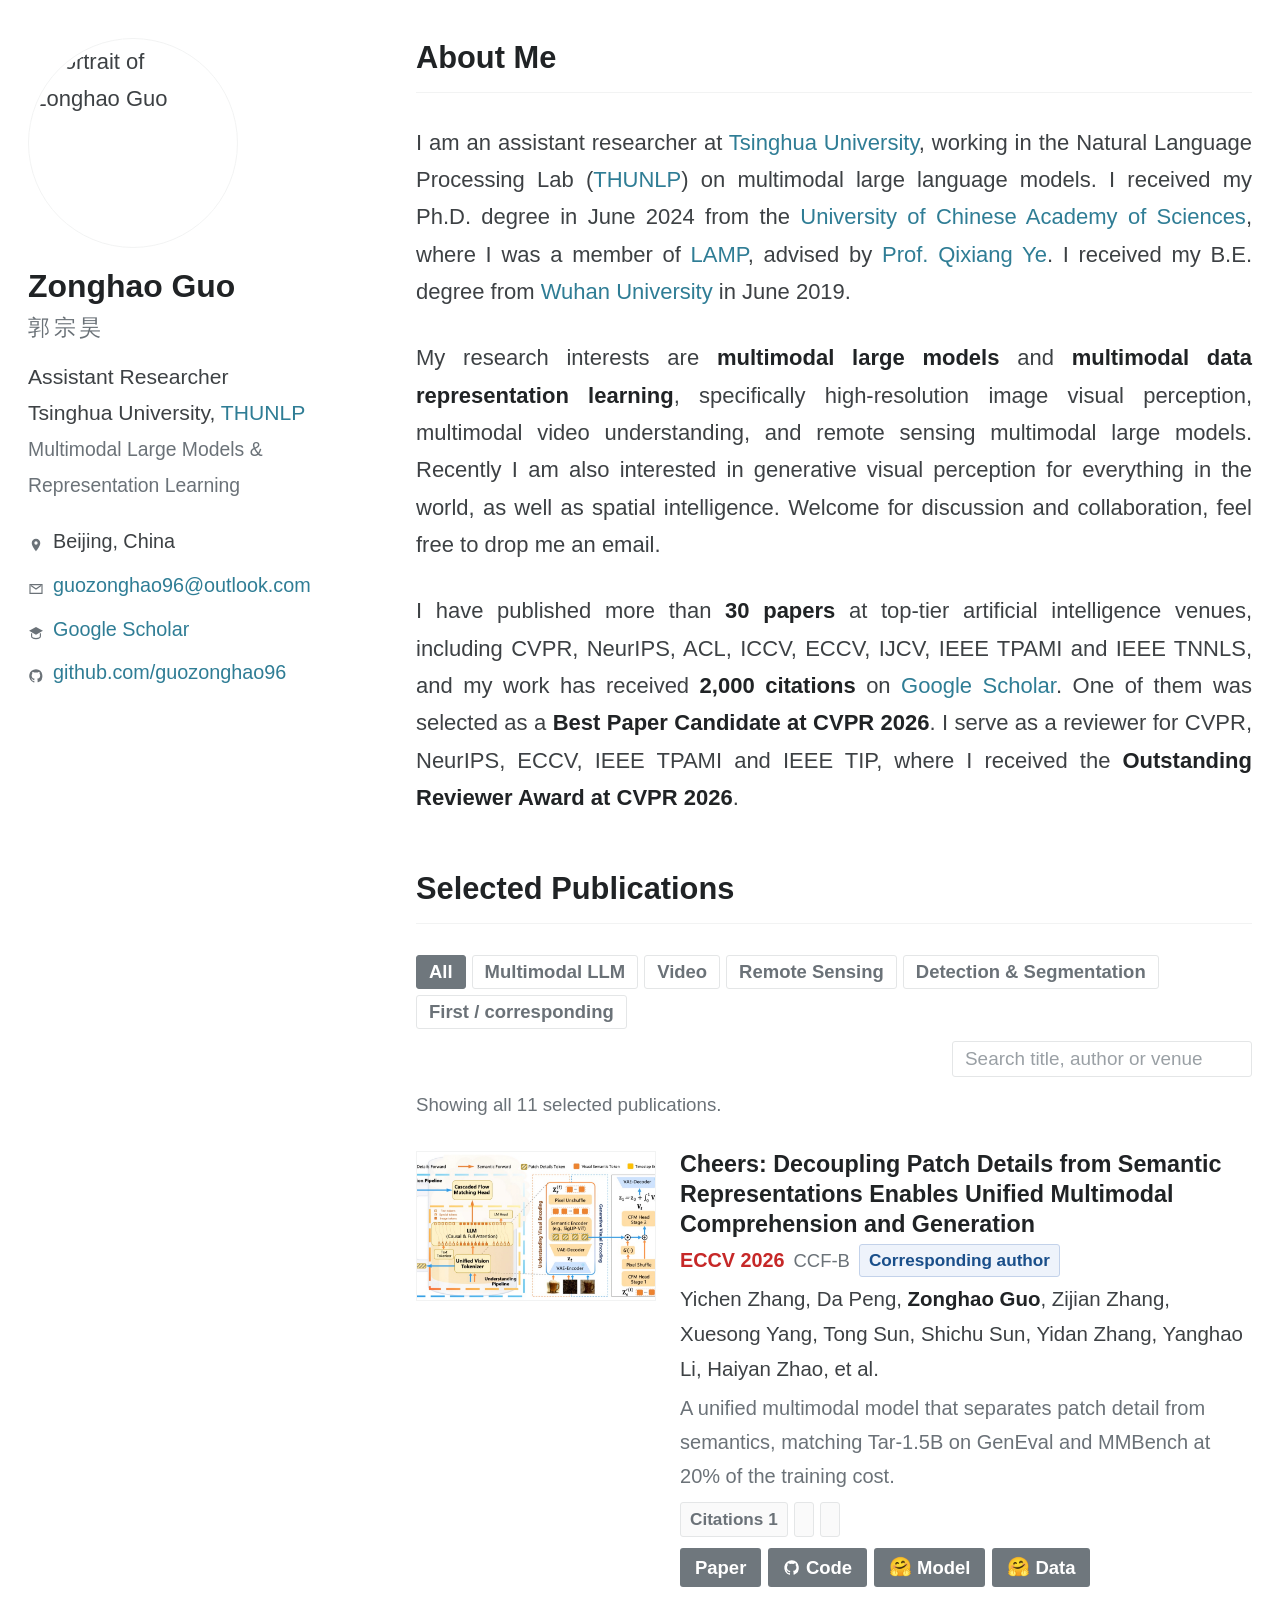
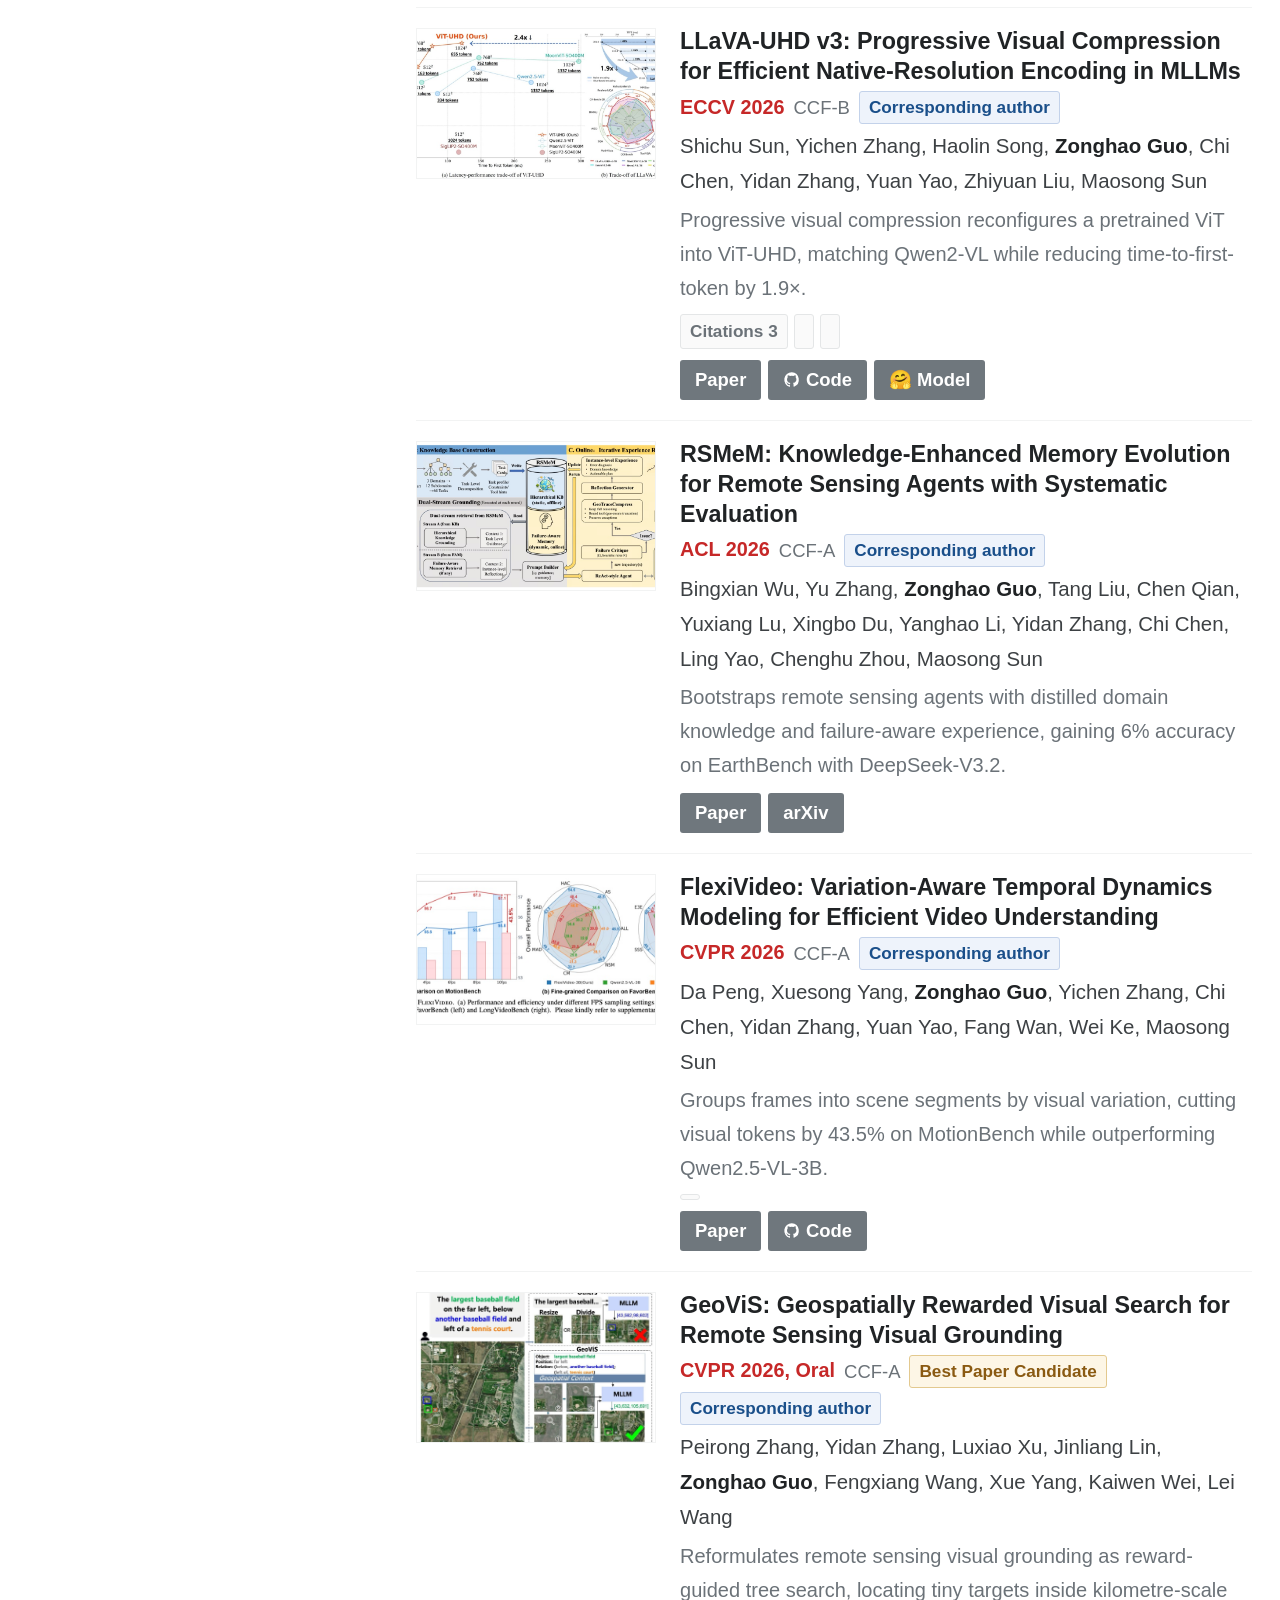
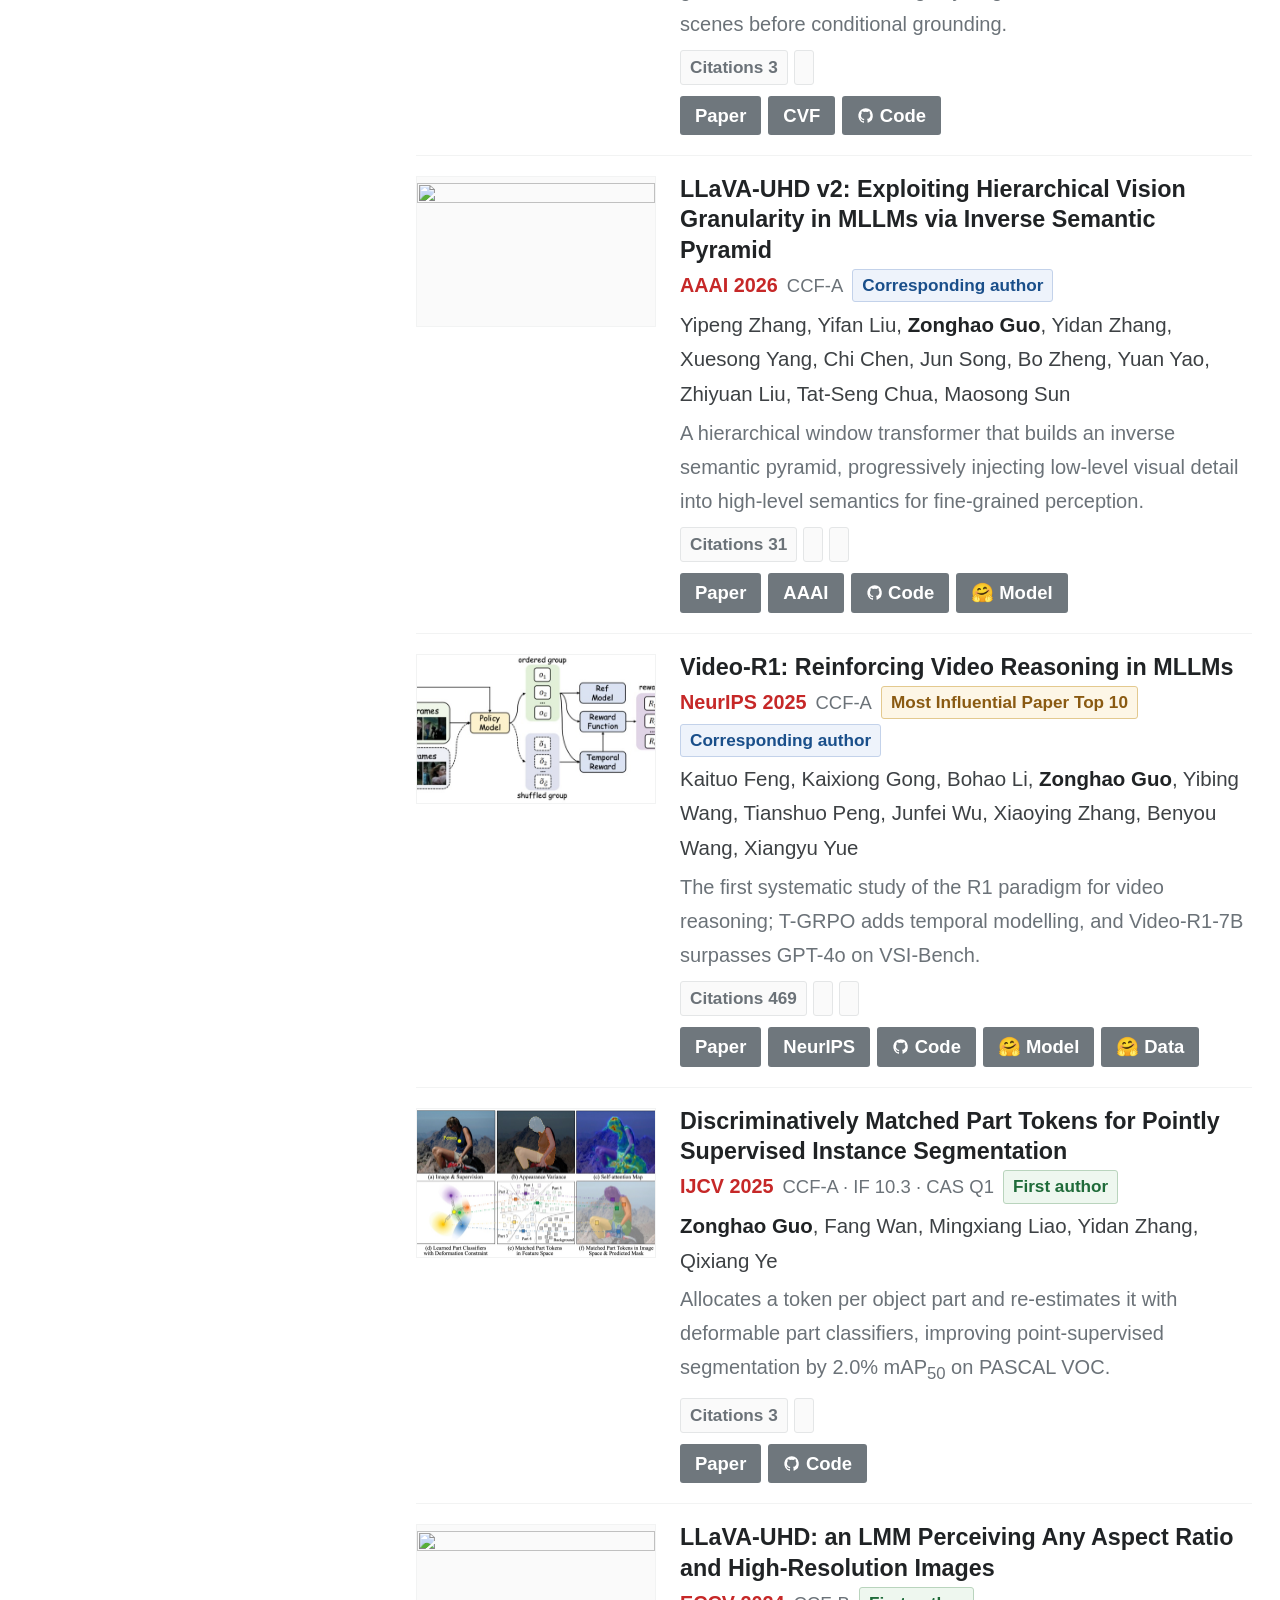
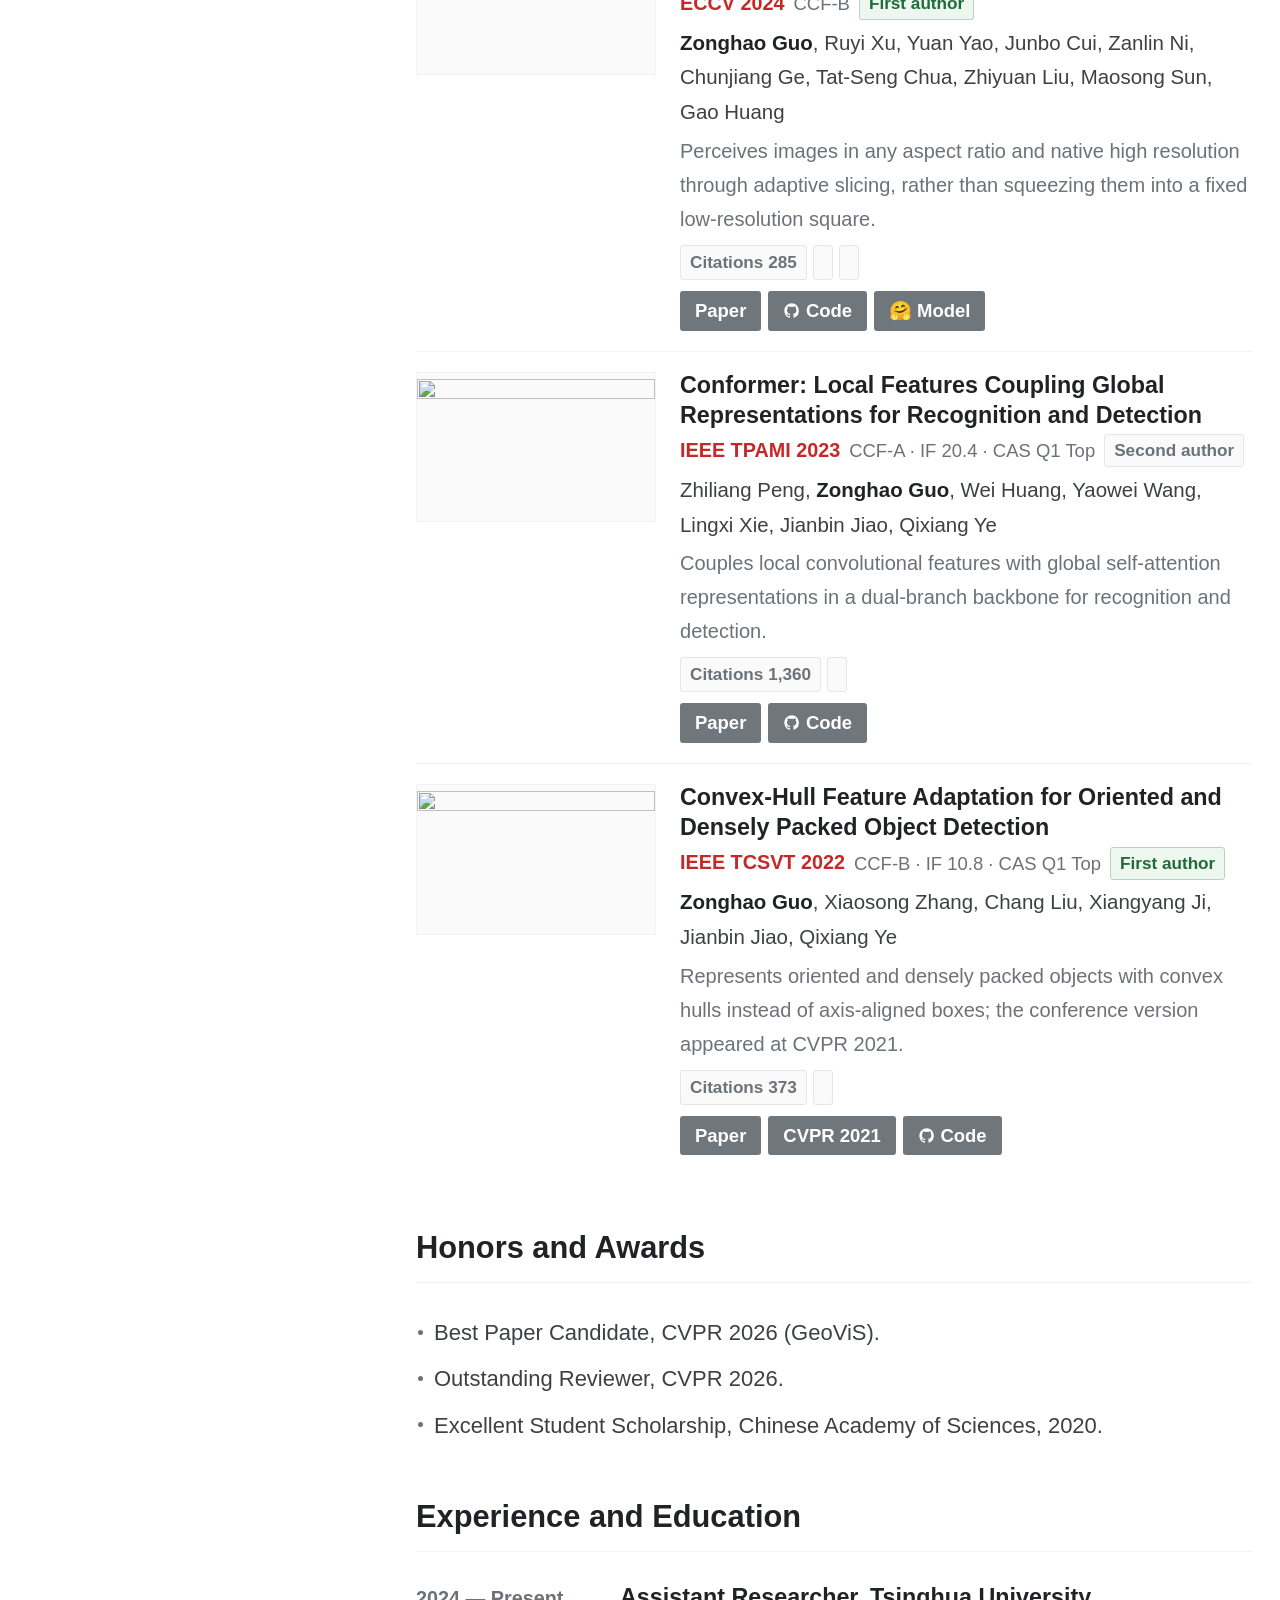
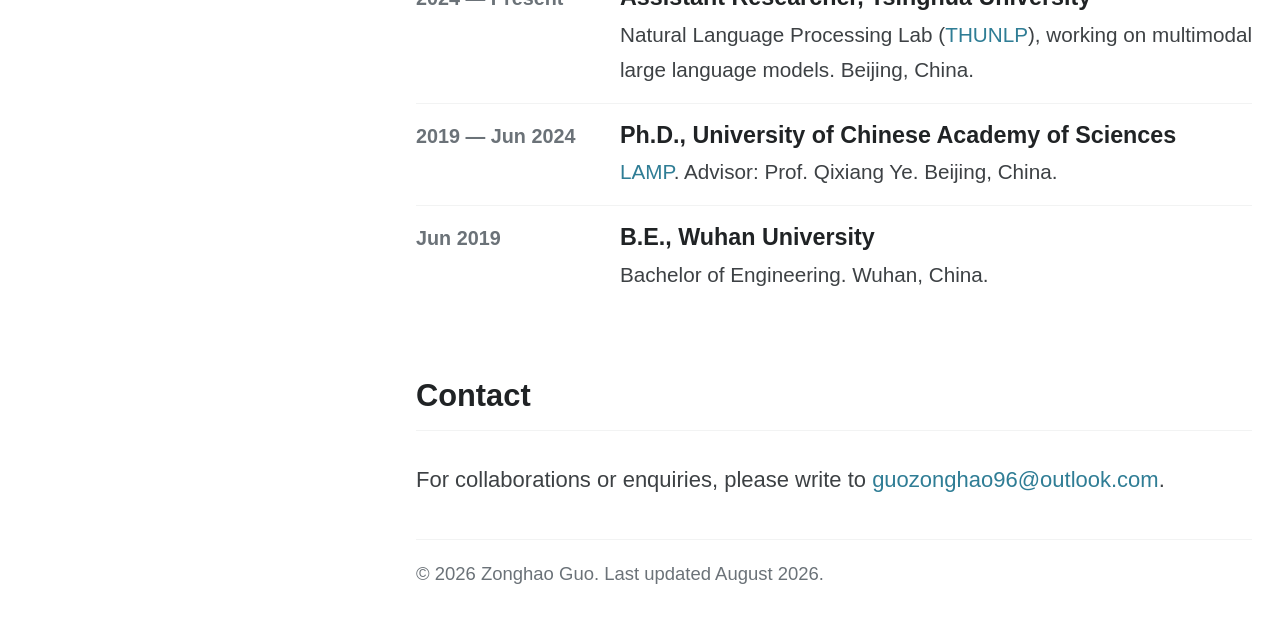
==== commit 954dcfb3: "Add paper figures, authorship labels and live citation counts Each publication now carries its own f" ====
--- a/index.html
+++ b/index.html
@@ -90,7 +90,8 @@
           <a href="http://english.ucas.ac.cn/" target="_blank" rel="noopener">University of Chinese Academy of Sciences</a>,
           where I was a member of <a href="http://lamp.ucas.ac.cn/content/team/people.html" target="_blank" rel="noopener">LAMP</a>,
           advised by <a href="http://people.ucas.ac.cn/~0007279?language=en" target="_blank" rel="noopener">Prof. Qixiang Ye</a>.
-          I received my B.E. degree from Wuhan University in June 2019.
+          I received my B.E. degree from
+          <a href="https://en.whu.edu.cn/" target="_blank" rel="noopener">Wuhan University</a> in June 2019.
         </p>
 
         <p>
@@ -98,144 +99,23 @@
           learning</b>, specifically high-resolution image visual perception, multimodal video understanding,
           and remote sensing multimodal large models. Recently I am also interested in generative visual
           perception for everything in the world, as well as spatial intelligence.
+          Welcome for discussion and collaboration, feel free to drop me an email.
         </p>
 
         <p>
           I have published more than <b>30 papers</b> at top-tier artificial intelligence venues,
-          including CVPR, NeurIPS, ACL, ICCV, ECCV, IJCV, IEEE TPAMI and IEEE TNNLS, with over
-          <b>2,000 citations</b> on Google Scholar. One of them was selected as a
-          <b>Best Paper Candidate at CVPR 2026</b>. I hold <b>6 granted national invention patents</b>,
-          and I serve as a reviewer for CVPR, NeurIPS, ECCV, IEEE TPAMI and IEEE TIP, where I received
-          the <b>Outstanding Reviewer Award at CVPR 2026</b>.
+          including CVPR, NeurIPS, ACL, ICCV, ECCV, IJCV, IEEE TPAMI and IEEE TNNLS, and my work has
+          received <b><span id="gsCitations">2,000</span> citations</b> on
+          <a href="https://scholar.google.com.hk/citations?hl=en&user=h1I6LJcAAAAJ" target="_blank" rel="noopener">Google Scholar</a>.
+          One of them was selected as a <b>Best Paper Candidate at CVPR 2026</b>.
+          I serve as a reviewer for CVPR, NeurIPS, ECCV, IEEE TPAMI and IEEE TIP, where I received the
+          <b>Outstanding Reviewer Award at CVPR 2026</b>.
         </p>
-
-        <p>
-          I am the first author of <b>LLaVA-UHD</b> (ECCV 2024), a large multimodal model that perceives
-          images in any aspect ratio and high resolution, and a co-first author of its successor
-          <b>LLaVA-UHD v2</b>. Welcome for discussion and collaboration, feel free to drop me an email.
-        </p>
-
-        <p class="glance">
-          30+ publications &nbsp;·&nbsp; 2,000+ citations &nbsp;·&nbsp;
-          CVPR 2026 Best Paper Candidate &nbsp;·&nbsp; 6 granted patents &nbsp;·&nbsp;
-          CVPR 2026 Outstanding Reviewer
-        </p>
-
-        <h2>Selected Contributions</h2>
-        <ul class="bullets">
-          <li>
-            <b>LLaVA-UHD / LLaVA-UHD v2</b> — a family of large multimodal models for native
-            any-aspect-ratio, high-resolution image perception, released as open source under
-            <a href="https://github.com/thunlp/LLaVA-UHD" target="_blank" rel="noopener">thunlp/LLaVA-UHD</a>.
-          </li>
-          <li>
-            <b>Convex-hull Feature Adaptation (CFA)</b> — an approach to oriented and densely packed
-            object detection, published at CVPR 2021 and extended in IEEE TCSVT 2022.
-          </li>
-          <li>
-            <b>Conformer</b> — a dual-branch backbone coupling local convolutional features with global
-            representations for visual recognition and detection, published in IEEE TPAMI 2023.
-          </li>
-        </ul>
-      </section>
-
-      <!-- ============================ RESEARCH ============================ -->
-      <section class="section" id="research">
-        <h2>Research</h2>
-
-        <p>
-          My research centres on <b>multimodal large models</b> and <b>multimodal data representation
-          learning</b>: how visual signals of any resolution, length or modality can be represented so
-          that large models perceive the world faithfully rather than through a coarse summary.
-        </p>
-
-        <div class="topics">
-          <article class="topic">
-            <h3>High-Resolution Image Visual Perception</h3>
-            <p>
-              Native-resolution, any-aspect-ratio image encoding and hierarchical feature pyramids that
-              supply fine-grained visual detail to large models instead of forcing images into a fixed,
-              low-resolution square.
-            </p>
-            <p class="topic-refs">LLaVA-UHD (ECCV 2024) · LLaVA-UHD v2 (AAAI 2026) · LLaVA-UHD v3 (ECCV 2026)</p>
-          </article>
-
-          <article class="topic">
-            <h3>Multimodal Video Understanding</h3>
-            <p>
-              Extending multimodal large models from single images to video, where temporal redundancy,
-              long context and reasoning over time all have to be handled together.
-            </p>
-            <p class="topic-refs">Video-R1 (NeurIPS 2025) · FlexiVideo (CVPR 2026)</p>
-          </article>
-
-          <article class="topic">
-            <h3>Remote Sensing Multimodal Large Models</h3>
-            <p>
-              Adapting multimodal large models and agents to remote sensing imagery, which is
-              characterised by kilometre-scale scenes, extremely small targets, and intricate
-              geospatial relations.
-            </p>
-            <p class="topic-refs">GeoViS (CVPR 2026 Oral) · RSMeM (ACL 2026)</p>
-          </article>
-        </div>
-
-        <h2>Recent Interests</h2>
-        <div class="topics">
-          <article class="topic">
-            <h3>Generative Visual Perception for Everything in the World</h3>
-            <p>
-              Using generative modelling as the interface for perception, so that a single model can
-              describe and reconstruct arbitrary visual concepts rather than a closed set of categories.
-            </p>
-            <p class="topic-refs">Cheers (ECCV 2026)</p>
-          </article>
-
-          <article class="topic">
-            <h3>Spatial Intelligence</h3>
-            <p>
-              Giving multimodal models an understanding of 3D space, geometry and physical layout, as a
-              foundation for reasoning about and acting in the real world.
-            </p>
-          </article>
-        </div>
-
-        <p class="research-cta">
-          If any of these directions overlap with your work, I would be glad to hear from you —
-          <a href="mailto:guozonghao96@outlook.com">get in touch</a>.
-        </p>
-
-        <h2>Earlier Work</h2>
-        <div class="topics">
-          <article class="topic">
-            <h3>Object Detection</h3>
-            <p>
-              Oriented and densely packed object detection via convex-hull feature adaptation, and
-              integral migration of pre-trained transformer encoder-decoders into detectors.
-            </p>
-            <p class="topic-refs">CFA (CVPR 2021, IEEE TCSVT 2022) · Conformer (IEEE TPAMI 2023) · imTED (ICCV 2023)</p>
-          </article>
-
-          <article class="topic">
-            <h3>Weakly Supervised Segmentation</h3>
-            <p>
-              Instance segmentation from a single point per object, using part-based attention and
-              discriminatively matched part tokens to recover the full object extent.
-            </p>
-            <p class="topic-refs">AttentionShift (CVPR 2023) · DMPT (IJCV 2025)</p>
-          </article>
-        </div>
       </section>
 
       <!-- ========================== PUBLICATIONS =========================== -->
       <section class="section" id="publications">
         <h2>Selected Publications</h2>
-        <p>
-          Representative papers from the past five years, selected from more than 30 publications;
-          my name is in bold. Citation counts are from Google Scholar (August 2026); GitHub stars and
-          HuggingFace downloads are fetched live. The complete list is available on
-          <a href="https://scholar.google.com.hk/citations?hl=en&user=h1I6LJcAAAAJ" target="_blank" rel="noopener">Google Scholar</a>.
-        </p>
 
         <div class="pub-toolbar">
           <div class="filters" id="pubFilters" aria-label="Filter publications">
@@ -259,11 +139,109 @@
 
           <li class="pub" data-tags="mllm lead" data-year="2026">
             <div class="pub-thumb">
+              <img src="files/PaperFig/Cheers.jpg" alt="" loading="lazy">
+            </div>
+            <div class="pub-body">
+              <h3 class="pub-title">Cheers: Decoupling Patch Details from Semantic Representations Enables Unified Multimodal Comprehension and Generation</h3>
+              <p class="pub-venue"><span class="venue">ECCV 2026</span><span class="venue-note">CCF-B</span><span class="role is-corr">Corresponding author</span></p>
+              <p class="pub-authors">Yichen Zhang, Da Peng, <b>Zonghao Guo</b>, Zijian Zhang, Xuesong Yang, Tong Sun, Shichu Sun, Yidan Zhang, Yanghao Li, Haiyan Zhao, et al.</p>
+              <p class="pub-note">A unified multimodal model that separates patch detail from semantics, matching Tar-1.5B on GenEval and MMBench at 20% of the training cost.</p>
+              <p class="pub-metrics">
+                <span class="chip">Citations 1</span>
+                <span class="chip" data-gh="AI9Stars/Cheers" hidden></span>
+                <span class="chip" data-hf="ai9stars/Cheers" hidden></span>
+              </p>
+              <p class="pub-links">
+                <a class="btn" href="https://arxiv.org/abs/2603.12793" target="_blank" rel="noopener">Paper</a>
+                <a class="btn" href="https://github.com/AI9Stars/Cheers" target="_blank" rel="noopener">Code</a>
+                <a class="btn" href="https://huggingface.co/ai9stars/Cheers" target="_blank" rel="noopener">Model</a>
+                <a class="btn" href="https://huggingface.co/datasets/ai9stars/Cheers-Training-Data" target="_blank" rel="noopener">Data</a>
+              </p>
+            </div>
+          </li>
+          <li class="pub" data-tags="mllm lead" data-year="2026">
+            <div class="pub-thumb">
+              <img src="files/PaperFig/LLaVA-UHD-v3.jpg" alt="" loading="lazy">
+            </div>
+            <div class="pub-body">
+              <h3 class="pub-title">LLaVA-UHD v3: Progressive Visual Compression for Efficient Native-Resolution Encoding in MLLMs</h3>
+              <p class="pub-venue"><span class="venue">ECCV 2026</span><span class="venue-note">CCF-B</span><span class="role is-corr">Corresponding author</span></p>
+              <p class="pub-authors">Shichu Sun, Yichen Zhang, Haolin Song, <b>Zonghao Guo</b>, Chi Chen, Yidan Zhang, Yuan Yao, Zhiyuan Liu, Maosong Sun</p>
+              <p class="pub-note">Progressive visual compression reconfigures a pretrained ViT into ViT-UHD, matching Qwen2-VL while reducing time-to-first-token by 1.9×.</p>
+              <p class="pub-metrics">
+                <span class="chip">Citations 3</span>
+                <span class="chip" data-gh="thunlp/LLaVA-UHD" hidden></span>
+                <span class="chip" data-hf="Sishxo/LLaVA-UHD-v3" hidden></span>
+              </p>
+              <p class="pub-links">
+                <a class="btn" href="https://arxiv.org/abs/2511.21150" target="_blank" rel="noopener">Paper</a>
+                <a class="btn" href="https://github.com/thunlp/LLaVA-UHD" target="_blank" rel="noopener">Code</a>
+                <a class="btn" href="https://huggingface.co/Sishxo/LLaVA-UHD-v3" target="_blank" rel="noopener">Model</a>
+              </p>
+            </div>
+          </li>
+          <li class="pub" data-tags="rs lead" data-year="2026">
+            <div class="pub-thumb">
+              <img src="files/PaperFig/RSMeM.jpg" alt="" loading="lazy">
+            </div>
+            <div class="pub-body">
+              <h3 class="pub-title">RSMeM: Knowledge-Enhanced Memory Evolution for Remote Sensing Agents with Systematic Evaluation</h3>
+              <p class="pub-venue"><span class="venue">ACL 2026</span><span class="venue-note">CCF-A</span><span class="role is-corr">Corresponding author</span></p>
+              <p class="pub-authors">Bingxian Wu, Yu Zhang, <b>Zonghao Guo</b>, Tang Liu, Chen Qian, Yuxiang Lu, Xingbo Du, Yanghao Li, Yidan Zhang, Chi Chen, Ling Yao, Chenghu Zhou, Maosong Sun</p>
+              <p class="pub-note">Bootstraps remote sensing agents with distilled domain knowledge and failure-aware experience, gaining 6% accuracy on EarthBench with DeepSeek-V3.2.</p>
+              <!-- github.com/AI9Stars/RSMeM is announced in the paper but not public yet;
+                   restore the Code button and the stars chip once it is released. -->
+              <p class="pub-links">
+                <a class="btn" href="https://aclanthology.org/2026.acl-long.1519/" target="_blank" rel="noopener">Paper</a>
+                <a class="btn" href="https://arxiv.org/abs/2607.24772" target="_blank" rel="noopener">arXiv</a>
+              </p>
+            </div>
+          </li>
+          <li class="pub" data-tags="mllm video lead" data-year="2026">
+            <div class="pub-thumb">
+              <img src="files/PaperFig/FlexiVideo.jpg" alt="" loading="lazy">
+            </div>
+            <div class="pub-body">
+              <h3 class="pub-title">FlexiVideo: Variation-Aware Temporal Dynamics Modeling for Efficient Video Understanding</h3>
+              <p class="pub-venue"><span class="venue">CVPR 2026</span><span class="venue-note">CCF-A</span><span class="role is-corr">Corresponding author</span></p>
+              <p class="pub-authors">Da Peng, Xuesong Yang, <b>Zonghao Guo</b>, Yichen Zhang, Chi Chen, Yidan Zhang, Yuan Yao, Fang Wan, Wei Ke, Maosong Sun</p>
+              <p class="pub-note">Groups frames into scene segments by visual variation, cutting visual tokens by 43.5% on MotionBench while outperforming Qwen2.5-VL-3B.</p>
+              <p class="pub-metrics">
+                <span class="chip" data-gh="AI9Stars/FlexiVideo" hidden></span>
+              </p>
+              <p class="pub-links">
+                <a class="btn" href="https://openaccess.thecvf.com/content/CVPR2026/papers/Peng_FlexiVideo_Variation-Aware_Temporal_Dynamics_Modeling_for_Efficient_Video_Understanding_CVPR_2026_paper.pdf" target="_blank" rel="noopener">Paper</a>
+                <a class="btn" href="https://github.com/AI9Stars/FlexiVideo" target="_blank" rel="noopener">Code</a>
+              </p>
+            </div>
+          </li>
+          <li class="pub" data-tags="rs lead" data-year="2026">
+            <div class="pub-thumb">
+              <img src="files/PaperFig/GeoViS.jpg" alt="" loading="lazy">
+            </div>
+            <div class="pub-body">
+              <h3 class="pub-title">GeoViS: Geospatially Rewarded Visual Search for Remote Sensing Visual Grounding</h3>
+              <p class="pub-venue"><span class="venue">CVPR 2026, Oral</span><span class="venue-note">CCF-A</span><span class="honor">Best Paper Candidate</span><span class="role is-corr">Corresponding author</span></p>
+              <p class="pub-authors">Peirong Zhang, Yidan Zhang, Luxiao Xu, Jinliang Lin, <b>Zonghao Guo</b>, Fengxiang Wang, Xue Yang, Kaiwen Wei, Lei Wang</p>
+              <p class="pub-note">Reformulates remote sensing visual grounding as reward-guided tree search, locating tiny targets inside kilometre-scale scenes before conditional grounding.</p>
+              <p class="pub-metrics">
+                <span class="chip">Citations 3</span>
+                <span class="chip" data-gh="Zhang-Peirong/GeoVis" hidden></span>
+              </p>
+              <p class="pub-links">
+                <a class="btn" href="https://arxiv.org/abs/2512.02715" target="_blank" rel="noopener">Paper</a>
+                <a class="btn" href="https://openaccess.thecvf.com/content/CVPR2026/papers/Zhang_GeoViS_Geospatially_Rewarded_Visual_Search_for_Remote_Sensing_Visual_Grounding_CVPR_2026_paper.pdf" target="_blank" rel="noopener">CVF</a>
+                <a class="btn" href="https://github.com/Zhang-Peirong/GeoVis" target="_blank" rel="noopener">Code</a>
+              </p>
+            </div>
+          </li>
+          <li class="pub" data-tags="mllm lead" data-year="2026">
+            <div class="pub-thumb">
               <img src="files/PaperFig/LLaVA-UHDv2.png" alt="" loading="lazy">
             </div>
             <div class="pub-body">
               <h3 class="pub-title">LLaVA-UHD v2: Exploiting Hierarchical Vision Granularity in MLLMs via Inverse Semantic Pyramid</h3>
-              <p class="pub-venue">AAAI 2026 <span class="venue-note">CCF-A · Corresponding author (co-first)</span></p>
+              <p class="pub-venue"><span class="venue">AAAI 2026</span><span class="venue-note">CCF-A</span><span class="role is-corr">Corresponding author</span></p>
               <p class="pub-authors">Yipeng Zhang, Yifan Liu, <b>Zonghao Guo</b>, Yidan Zhang, Xuesong Yang, Chi Chen, Jun Song, Bo Zheng, Yuan Yao, Zhiyuan Liu, Tat-Seng Chua, Maosong Sun</p>
               <p class="pub-note">A hierarchical window transformer that builds an inverse semantic pyramid, progressively injecting low-level visual detail into high-level semantics for fine-grained perception.</p>
               <p class="pub-metrics">
@@ -280,100 +258,13 @@
             </div>
           </li>
 
-          <li class="pub" data-tags="rs lead" data-year="2026">
-            <div class="pub-thumb is-placeholder" aria-hidden="true"><span>CVPR<br>2026</span></div>
-            <div class="pub-body">
-              <h3 class="pub-title">GeoViS: Geospatially Rewarded Visual Search for Remote Sensing Visual Grounding</h3>
-              <p class="pub-venue">CVPR 2026, Oral <span class="venue-note">CCF-A · Best Paper Candidate · Corresponding author (co-first)</span></p>
-              <p class="pub-authors">Peirong Zhang, Yidan Zhang, Luxiao Xu, Jinliang Lin, <b>Zonghao Guo</b>, Fengxiang Wang, Xue Yang, Kaiwen Wei, Lei Wang</p>
-              <p class="pub-note">Reformulates remote sensing visual grounding as reward-guided tree search, locating tiny targets inside kilometre-scale scenes before conditional grounding.</p>
-              <p class="pub-metrics">
-                <span class="chip">Citations 3</span>
-                <span class="chip" data-gh="Zhang-Peirong/GeoVis" hidden></span>
-              </p>
-              <p class="pub-links">
-                <a class="btn" href="https://arxiv.org/abs/2512.02715" target="_blank" rel="noopener">Paper</a>
-                <a class="btn" href="https://openaccess.thecvf.com/content/CVPR2026/papers/Zhang_GeoViS_Geospatially_Rewarded_Visual_Search_for_Remote_Sensing_Visual_Grounding_CVPR_2026_paper.pdf" target="_blank" rel="noopener">CVF</a>
-                <a class="btn" href="https://github.com/Zhang-Peirong/GeoVis" target="_blank" rel="noopener">Code</a>
-              </p>
-            </div>
-          </li>
-
-          <li class="pub" data-tags="mllm video lead" data-year="2026">
-            <div class="pub-thumb is-placeholder" aria-hidden="true"><span>CVPR<br>2026</span></div>
-            <div class="pub-body">
-              <h3 class="pub-title">FlexiVideo: Variation-Aware Temporal Dynamics Modeling for Efficient Video Understanding</h3>
-              <p class="pub-venue">CVPR 2026 <span class="venue-note">CCF-A · Corresponding author (co-first)</span></p>
-              <p class="pub-authors">Da Peng, Xuesong Yang, <b>Zonghao Guo</b>, Yichen Zhang, Chi Chen, Yidan Zhang, Yuan Yao, Fang Wan, Wei Ke, Maosong Sun</p>
-              <p class="pub-note">Groups frames into scene segments by visual variation, cutting visual tokens by 43.5% on MotionBench while outperforming Qwen2.5-VL-3B.</p>
-              <p class="pub-metrics">
-                <span class="chip" data-gh="AI9Stars/FlexiVideo" hidden></span>
-              </p>
-              <p class="pub-links">
-                <a class="btn" href="https://openaccess.thecvf.com/content/CVPR2026/papers/Peng_FlexiVideo_Variation-Aware_Temporal_Dynamics_Modeling_for_Efficient_Video_Understanding_CVPR_2026_paper.pdf" target="_blank" rel="noopener">Paper</a>
-                <a class="btn" href="https://github.com/AI9Stars/FlexiVideo" target="_blank" rel="noopener">Code</a>
-              </p>
-            </div>
-          </li>
-
-          <li class="pub" data-tags="rs lead" data-year="2026">
-            <div class="pub-thumb is-placeholder" aria-hidden="true"><span>ACL<br>2026</span></div>
-            <div class="pub-body">
-              <h3 class="pub-title">RSMeM: Knowledge-Enhanced Memory Evolution for Remote Sensing Agents with Systematic Evaluation</h3>
-              <p class="pub-venue">ACL 2026 <span class="venue-note">CCF-A · Corresponding author</span></p>
-              <p class="pub-authors">Bingxian Wu, Yu Zhang, <b>Zonghao Guo</b>, Tang Liu, Chen Qian, Yuxiang Lu, Xingbo Du, Yanghao Li, Yidan Zhang, Chi Chen, Ling Yao, Chenghu Zhou, Maosong Sun</p>
-              <p class="pub-note">Bootstraps remote sensing agents with distilled domain knowledge and failure-aware experience, gaining 6% accuracy on EarthBench with DeepSeek-V3.2.</p>
-              <!-- github.com/AI9Stars/RSMeM is announced in the paper but not public yet;
-                   restore the Code button and the stars chip once it is released. -->
-              <p class="pub-links">
-                <a class="btn" href="https://aclanthology.org/2026.acl-long.1519/" target="_blank" rel="noopener">Paper</a>
-                <a class="btn" href="https://arxiv.org/abs/2607.24772" target="_blank" rel="noopener">arXiv</a>
-              </p>
-            </div>
-          </li>
-
-          <li class="pub" data-tags="mllm lead" data-year="2026">
-            <div class="pub-thumb is-placeholder" aria-hidden="true"><span>ECCV<br>2026</span></div>
-            <div class="pub-body">
-              <h3 class="pub-title">LLaVA-UHD v3: Progressive Visual Compression for Efficient Native-Resolution Encoding in MLLMs</h3>
-              <p class="pub-venue">ECCV 2026 <span class="venue-note">CCF-B · Corresponding author (co-first)</span></p>
-              <p class="pub-authors">Shichu Sun, Yichen Zhang, Haolin Song, <b>Zonghao Guo</b>, Chi Chen, Yidan Zhang, Yuan Yao, Zhiyuan Liu, Maosong Sun</p>
-              <p class="pub-note">Progressive visual compression reconfigures a pretrained ViT into ViT-UHD, matching Qwen2-VL while reducing time-to-first-token by 1.9×.</p>
-              <p class="pub-metrics">
-                <span class="chip">Citations 3</span>
-                <span class="chip" data-gh="thunlp/LLaVA-UHD" hidden></span>
-              </p>
-              <p class="pub-links">
-                <a class="btn" href="https://arxiv.org/abs/2511.21150" target="_blank" rel="noopener">Paper</a>
-                <a class="btn" href="https://github.com/thunlp/LLaVA-UHD" target="_blank" rel="noopener">Code</a>
-              </p>
-            </div>
-          </li>
-
-          <li class="pub" data-tags="mllm lead" data-year="2026">
-            <div class="pub-thumb is-placeholder" aria-hidden="true"><span>ECCV<br>2026</span></div>
-            <div class="pub-body">
-              <h3 class="pub-title">Cheers: Decoupling Patch Details from Semantic Representations Enables Unified Multimodal Comprehension and Generation</h3>
-              <p class="pub-venue">ECCV 2026 <span class="venue-note">CCF-B · Corresponding author (co-first)</span></p>
-              <p class="pub-authors">Yichen Zhang, Da Peng, <b>Zonghao Guo</b>, Zijian Zhang, Xuesong Yang, Tong Sun, Shichu Sun, Yidan Zhang, Yanghao Li, Haiyan Zhao, et al.</p>
-              <p class="pub-note">A unified multimodal model that separates patch detail from semantics, matching Tar-1.5B on GenEval and MMBench at 20% of the training cost.</p>
-              <p class="pub-metrics">
-                <span class="chip">Citations 1</span>
-                <span class="chip" data-gh="AI9Stars/Cheers" hidden></span>
-              </p>
-              <p class="pub-links">
-                <a class="btn" href="https://arxiv.org/abs/2603.12793" target="_blank" rel="noopener">Paper</a>
-                <a class="btn" href="https://github.com/AI9Stars/Cheers" target="_blank" rel="noopener">Code</a>
-                <a class="btn" href="https://huggingface.co/papers/2603.12793" target="_blank" rel="noopener">HF Paper</a>
-              </p>
-            </div>
-          </li>
-
           <li class="pub" data-tags="mllm video lead" data-year="2025">
-            <div class="pub-thumb is-placeholder" aria-hidden="true"><span>NeurIPS<br>2025</span></div>
+            <div class="pub-thumb">
+              <img src="files/PaperFig/Video-R1.jpg" alt="" loading="lazy">
+            </div>
             <div class="pub-body">
               <h3 class="pub-title">Video-R1: Reinforcing Video Reasoning in MLLMs</h3>
-              <p class="pub-venue">NeurIPS 2025 <span class="venue-note">CCF-A · Corresponding author (co-first)</span></p>
+              <p class="pub-venue"><span class="venue">NeurIPS 2025</span><span class="venue-note">CCF-A</span><a class="honor" href="https://www.paperdigest.org/2026/03/most-influential-nips-papers-2026-03-version/" target="_blank" rel="noopener">Most Influential Paper Top 10</a><span class="role is-corr">Corresponding author</span></p>
               <p class="pub-authors">Kaituo Feng, Kaixiong Gong, Bohao Li, <b>Zonghao Guo</b>, Yibing Wang, Tianshuo Peng, Junfei Wu, Xiaoying Zhang, Benyou Wang, Xiangyu Yue</p>
               <p class="pub-note">The first systematic study of the R1 paradigm for video reasoning; T-GRPO adds temporal modelling, and Video-R1-7B surpasses GPT-4o on VSI-Bench.</p>
               <p class="pub-metrics">
@@ -392,10 +283,12 @@
           </li>
 
           <li class="pub" data-tags="vision lead" data-year="2025">
-            <div class="pub-thumb is-placeholder" aria-hidden="true"><span>IJCV<br>2025</span></div>
+            <div class="pub-thumb">
+              <img src="files/PaperFig/DMPT.jpg" alt="" loading="lazy">
+            </div>
             <div class="pub-body">
               <h3 class="pub-title">Discriminatively Matched Part Tokens for Pointly Supervised Instance Segmentation</h3>
-              <p class="pub-venue">IJCV 2025 <span class="venue-note">CCF-A · IF 10.3 · CAS Q1 · First author</span></p>
+              <p class="pub-venue"><span class="venue">IJCV 2025</span><span class="venue-note">CCF-A · IF 10.3 · CAS Q1</span><span class="role is-first">First author</span></p>
               <p class="pub-authors"><b>Zonghao Guo</b>, Fang Wan, Mingxiang Liao, Yidan Zhang, Qixiang Ye</p>
               <p class="pub-note">Allocates a token per object part and re-estimates it with deformable part classifiers, improving point-supervised segmentation by 2.0% mAP<sub>50</sub> on PASCAL VOC.</p>
               <p class="pub-metrics">
@@ -415,16 +308,18 @@
             </div>
             <div class="pub-body">
               <h3 class="pub-title">LLaVA-UHD: an LMM Perceiving Any Aspect Ratio and High-Resolution Images</h3>
-              <p class="pub-venue">ECCV 2024 <span class="venue-note">CCF-B · First author</span></p>
+              <p class="pub-venue"><span class="venue">ECCV 2024</span><span class="venue-note">CCF-B</span><span class="role is-first">First author</span></p>
               <p class="pub-authors"><b>Zonghao Guo</b>, Ruyi Xu, Yuan Yao, Junbo Cui, Zanlin Ni, Chunjiang Ge, Tat-Seng Chua, Zhiyuan Liu, Maosong Sun, Gao Huang</p>
               <p class="pub-note">Perceives images in any aspect ratio and native high resolution through adaptive slicing, rather than squeezing them into a fixed low-resolution square.</p>
               <p class="pub-metrics">
                 <span class="chip">Citations 285</span>
                 <span class="chip" data-gh="thunlp/LLaVA-UHD" hidden></span>
+                <span class="chip" data-hf="guozonghao96/llava-uhd-144-13b" hidden></span>
               </p>
               <p class="pub-links">
                 <a class="btn" href="https://arxiv.org/abs/2403.11703" target="_blank" rel="noopener">Paper</a>
                 <a class="btn" href="https://github.com/thunlp/LLaVA-UHD" target="_blank" rel="noopener">Code</a>
+                <a class="btn" href="https://huggingface.co/guozonghao96/llava-uhd-144-13b" target="_blank" rel="noopener">Model</a>
               </p>
             </div>
           </li>
@@ -435,7 +330,7 @@
             </div>
             <div class="pub-body">
               <h3 class="pub-title">Conformer: Local Features Coupling Global Representations for Recognition and Detection</h3>
-              <p class="pub-venue">IEEE TPAMI 2023 <span class="venue-note">CCF-A · IF 20.4 · CAS Q1 Top · Second author</span></p>
+              <p class="pub-venue"><span class="venue">IEEE TPAMI 2023</span><span class="venue-note">CCF-A · IF 20.4 · CAS Q1 Top</span><span class="role is-other">Second author</span></p>
               <p class="pub-authors">Zhiliang Peng, <b>Zonghao Guo</b>, Wei Huang, Yaowei Wang, Lingxi Xie, Jianbin Jiao, Qixiang Ye</p>
               <p class="pub-note">Couples local convolutional features with global self-attention representations in a dual-branch backbone for recognition and detection.</p>
               <p class="pub-metrics">
@@ -455,7 +350,7 @@
             </div>
             <div class="pub-body">
               <h3 class="pub-title">Convex-Hull Feature Adaptation for Oriented and Densely Packed Object Detection</h3>
-              <p class="pub-venue">IEEE TCSVT 2022 <span class="venue-note">CCF-B · IF 10.8 · CAS Q1 Top · First author</span></p>
+              <p class="pub-venue"><span class="venue">IEEE TCSVT 2022</span><span class="venue-note">CCF-B · IF 10.8 · CAS Q1 Top</span><span class="role is-first">First author</span></p>
               <p class="pub-authors"><b>Zonghao Guo</b>, Xiaosong Zhang, Chang Liu, Xiangyang Ji, Jianbin Jiao, Qixiang Ye</p>
               <p class="pub-note">Represents oriented and densely packed objects with convex hulls instead of axis-aligned boxes; the conference version appeared at CVPR 2021.</p>
               <p class="pub-metrics">
@@ -486,43 +381,6 @@
           <!-- Add further awards here, newest first:
           <li>Award name, awarding organization, year.</li>
           -->
-        </ul>
-
-        <h2>Academic Service</h2>
-        <ul class="bullets">
-          <li>
-            Reviewer for CVPR, NeurIPS, ECCV, IEEE Transactions on Pattern Analysis and Machine
-            Intelligence (TPAMI) and IEEE Transactions on Image Processing (TIP).
-          </li>
-          <li>Outstanding Reviewer, CVPR 2026.</li>
-        </ul>
-
-        <h2>Patents</h2>
-        <ul class="bullets">
-          <li>6 granted national invention patents (China).</li>
-        </ul>
-
-        <h2>Open-Source Projects</h2>
-        <ul class="bullets">
-          <li>
-            <a href="https://github.com/thunlp/LLaVA-UHD" target="_blank" rel="noopener">LLaVA-UHD</a> —
-            official implementation of the LLaVA-UHD series (v1, v2 and v3), with model checkpoints
-            released on <a href="https://huggingface.co/YipengZhang/LLaVA-UHD-v2-Qwen2.0-7B" target="_blank" rel="noopener">HuggingFace</a>.
-          </li>
-          <li>
-            <a href="https://github.com/tulerfeng/Video-R1" target="_blank" rel="noopener">Video-R1</a> —
-            code, models and the Video-R1-COT-165k / Video-R1-260k datasets for video reasoning.
-          </li>
-          <li>
-            <a href="https://github.com/AI9Stars/Cheers" target="_blank" rel="noopener">Cheers</a> and
-            <a href="https://github.com/AI9Stars/FlexiVideo" target="_blank" rel="noopener">FlexiVideo</a> —
-            unified multimodal comprehension and generation, and efficient video understanding.
-          </li>
-          <li>
-            <a href="https://github.com/guozonghao96/DMPT" target="_blank" rel="noopener">DMPT</a> and
-            <a href="https://github.com/guozonghao96/BeyondBoundingBox" target="_blank" rel="noopener">BeyondBoundingBox</a> —
-            pointly supervised instance segmentation, and convex-hull feature adaptation.
-          </li>
         </ul>
 
         <!-- Academic services (reviewing, teaching, invited talks) can be listed here once confirmed. -->
--- a/files/style.css
+++ b/files/style.css
@@ -20,8 +20,8 @@
   --bg-alt: #fafafa;
 
   /* Everything is sized in rem, so --base scales the whole page at once. */
-  --base: 32px;
-  --sidebar-w: 420px;
+  --base: 22px;
+  --sidebar-w: 340px;
   --font: -apple-system, BlinkMacSystemFont, "Roboto", "Segoe UI",
           "Helvetica Neue", "PingFang SC", "Microsoft YaHei", Arial, sans-serif;
 }
@@ -67,20 +67,20 @@
 
 /* -------------------------------- layout --------------------------------- */
 .layout {
-  max-width: 1660px;
+  max-width: 1280px;
   margin: 0 auto;
-  padding: 40px 30px 0;
+  padding: 38px 28px 0;
   display: grid;
   grid-template-columns: var(--sidebar-w) minmax(0, 1fr);
-  gap: 56px;
+  gap: 48px;
   align-items: start;
 }
 
 /* -------------------------------- sidebar -------------------------------- */
-.sidebar { position: sticky; top: 30px; }
+.sidebar { position: sticky; top: 28px; }
 
 .avatar {
-  width: 260px; height: 260px;
+  width: 210px; height: 210px;
   margin-bottom: 18px;
   border-radius: 50%;
   overflow: hidden;
@@ -130,12 +130,9 @@
 .section * + h2 { margin-top: 2.2em; }
 .section h3 { font-size: 1.06rem; }
 
-.glance {
-  padding: 12px 16px;
-  border-left: 3px solid var(--line-strong);
-  background: var(--bg-alt);
-  color: var(--ink-dim); font-size: .9rem;
-}
+/* body copy is justified on both edges; short lines such as publication
+   metadata stay left-aligned, where justification would look stretched */
+.section > p, .bullets li, .cv-body p { text-align: justify; }
 
 .bullets li {
   position: relative;
@@ -146,22 +143,6 @@
   width: 5px; height: 5px; border-radius: 50%; background: var(--ink-dim);
 }
 .awards li { color: var(--ink); }
-
-/* ------------------------------- research -------------------------------- */
-.topics { margin-top: 4px; }
-.topic { padding: 18px 0; border-top: 1px solid var(--line); }
-.topic:first-child { border-top: 0; padding-top: 0; }
-.topic h3 { margin: 0 0 6px; }
-.topic p { margin: 0; font-size: .96rem; }
-.topic-refs { margin-top: 6px !important; color: var(--ink-dim); font-size: .86rem; }
-
-.research-cta {
-  margin-top: 1.4em;
-  padding: 12px 16px;
-  border-left: 3px solid var(--line-strong);
-  background: var(--bg-alt);
-  font-size: .94rem;
-}
 
 /* ----------------------------- publications ------------------------------ */
 .pub-toolbar {
@@ -182,7 +163,7 @@
 
 .search { margin-left: auto; }
 .search input {
-  width: 380px; max-width: 100%;
+  width: 300px; max-width: 100%;
   padding: 6px 12px;
   border: 1px solid var(--line-strong); border-radius: 3px;
   background: #fff; color: var(--ink);
@@ -194,8 +175,8 @@
 .filter-status { margin: 0 0 1.6em; color: var(--ink-dim); font-size: .85rem; }
 
 .pub {
-  display: grid; grid-template-columns: 300px minmax(0, 1fr);
-  gap: 26px; align-items: start;
+  display: grid; grid-template-columns: 240px minmax(0, 1fr);
+  gap: 24px; align-items: start;
   padding: 20px 0;
   border-top: 1px solid var(--line);
 }
@@ -225,36 +206,56 @@
   color: var(--ink-dim); font-size: .78rem; font-weight: 600;
 }
 .chip b { color: var(--ink-strong); font-weight: 700; }
+.chip-ico { width: 1em; height: 1em; fill: currentColor; vertical-align: -.14em; }
+.chip-emoji { font-size: 1em; line-height: 1; }
 
 .pub-body { min-width: 0; }
 .pub-title { font-size: 1.04rem; font-weight: 700; margin: -2px 0 4px; }
 .pub-venue {
-  margin: 0 0 4px;
-  color: var(--venue); font-size: .9rem; font-weight: 700;
-}
-.venue-note {
-  margin-left: 8px;
-  color: var(--ink-dim); font-size: .84rem; font-weight: 500;
-}
+  display: flex; flex-wrap: wrap; align-items: center; gap: 4px 9px;
+  margin: 0 0 5px;
+}
+.pub-venue .venue { color: var(--venue); font-size: .9rem; font-weight: 700; }
+.venue-note { color: var(--ink-dim); font-size: .84rem; font-weight: 500; }
+
+/* authorship role, the first thing a reviewer looks for */
+.role {
+  padding: 1px 9px;
+  border: 1px solid; border-radius: 3px;
+  font-size: .78rem; font-weight: 700; white-space: nowrap;
+}
+.role.is-first { border-color: #b9d4bd; background: #eef7ef; color: #1f6b39; }
+.role.is-corr { border-color: #c3d2ea; background: #eef3fb; color: #1a4f8a; }
+.role.is-other { border-color: var(--line-strong); background: var(--bg-alt); color: var(--ink-dim); }
+
+/* paper-level distinctions: best paper candidate, influential paper lists */
+.honor {
+  padding: 1px 9px;
+  border: 1px solid #e3c98f; border-radius: 3px;
+  background: #fdf6e6; color: #8a5a12;
+  font-size: .78rem; font-weight: 700; white-space: nowrap;
+}
+a.honor:hover { background: #fbeecd; color: #6f460b; text-decoration: none; }
 .pub-authors { margin: 0 0 4px; font-size: .93rem; }
 .pub-note { margin: 0; color: var(--ink-dim); font-size: .91rem; }
 
 .pub-links { display: flex; flex-wrap: wrap; gap: 7px; margin: 11px 0 0; }
 .btn {
-  display: inline-block;
+  display: inline-flex; align-items: center; gap: 5px;
   padding: 4px 15px;
   border-radius: 3px;
   background: var(--btn); color: #fff;
   font-size: .84rem; font-weight: 600;
 }
+.btn .chip-ico { width: .95em; height: .95em; }
 .btn:hover { background: var(--btn-hover); color: #fff; text-decoration: none; }
 
 .pub-empty { color: var(--ink-dim); }
 
 /* ------------------------------- experience ------------------------------ */
 .cv-list li {
-  display: grid; grid-template-columns: 230px minmax(0, 1fr);
-  gap: 26px;
+  display: grid; grid-template-columns: 180px minmax(0, 1fr);
+  gap: 24px;
   padding: 16px 0;
   border-top: 1px solid var(--line);
 }
@@ -271,13 +272,13 @@
 .page-footer p { margin: 0; color: var(--ink-dim); font-size: .84rem; }
 
 /* ------------------------------- responsive ------------------------------ */
-@media (max-width: 1500px) {
-  :root { --base: 27px; --sidebar-w: 360px; }
-  .pub { grid-template-columns: 260px minmax(0, 1fr); }
-}
-
-@media (max-width: 1180px) {
-  :root { --base: 24px; }
+@media (max-width: 1240px) {
+  :root { --base: 20px; --sidebar-w: 300px; }
+  .pub { grid-template-columns: 210px minmax(0, 1fr); }
+}
+
+@media (max-width: 1000px) {
+  :root { --base: 19px; }
   .layout {
     grid-template-columns: 1fr;
     gap: 34px;
@@ -297,9 +298,9 @@
 }
 
 @media (max-width: 780px) {
-  :root { --base: 21px; }
+  :root { --base: 18px; }
   .sidebar-inner { grid-template-columns: 1fr; }
-  .avatar { width: 160px; height: 160px; grid-row: auto; }
+  .avatar { width: 150px; height: 150px; grid-row: auto; }
   .author-name, .author-name-cn, .author-bio, .author-links { grid-column: 1; }
   .pub { grid-template-columns: 1fr; gap: 14px; }
   .pub-thumb { max-width: 420px; }
@@ -309,7 +310,7 @@
 }
 
 @media (max-width: 480px) {
-  :root { --base: 19px; }
+  :root { --base: 17px; }
   .layout { padding: 22px 18px 0; }
 }
 
@@ -326,7 +327,7 @@
   .avatar { width: 150px; height: 150px; }
   .pub { grid-template-columns: 150px minmax(0, 1fr); }
   .section h2 { margin-top: 20pt; break-after: avoid; }
-  .pub, .topic, .cv-list li { break-inside: avoid; }
+  .pub, .cv-list li { break-inside: avoid; }
   a { color: var(--ink-strong); }
   .btn { background: none; color: var(--ink-strong); padding: 0; }
   .btn::after { content: ""; }
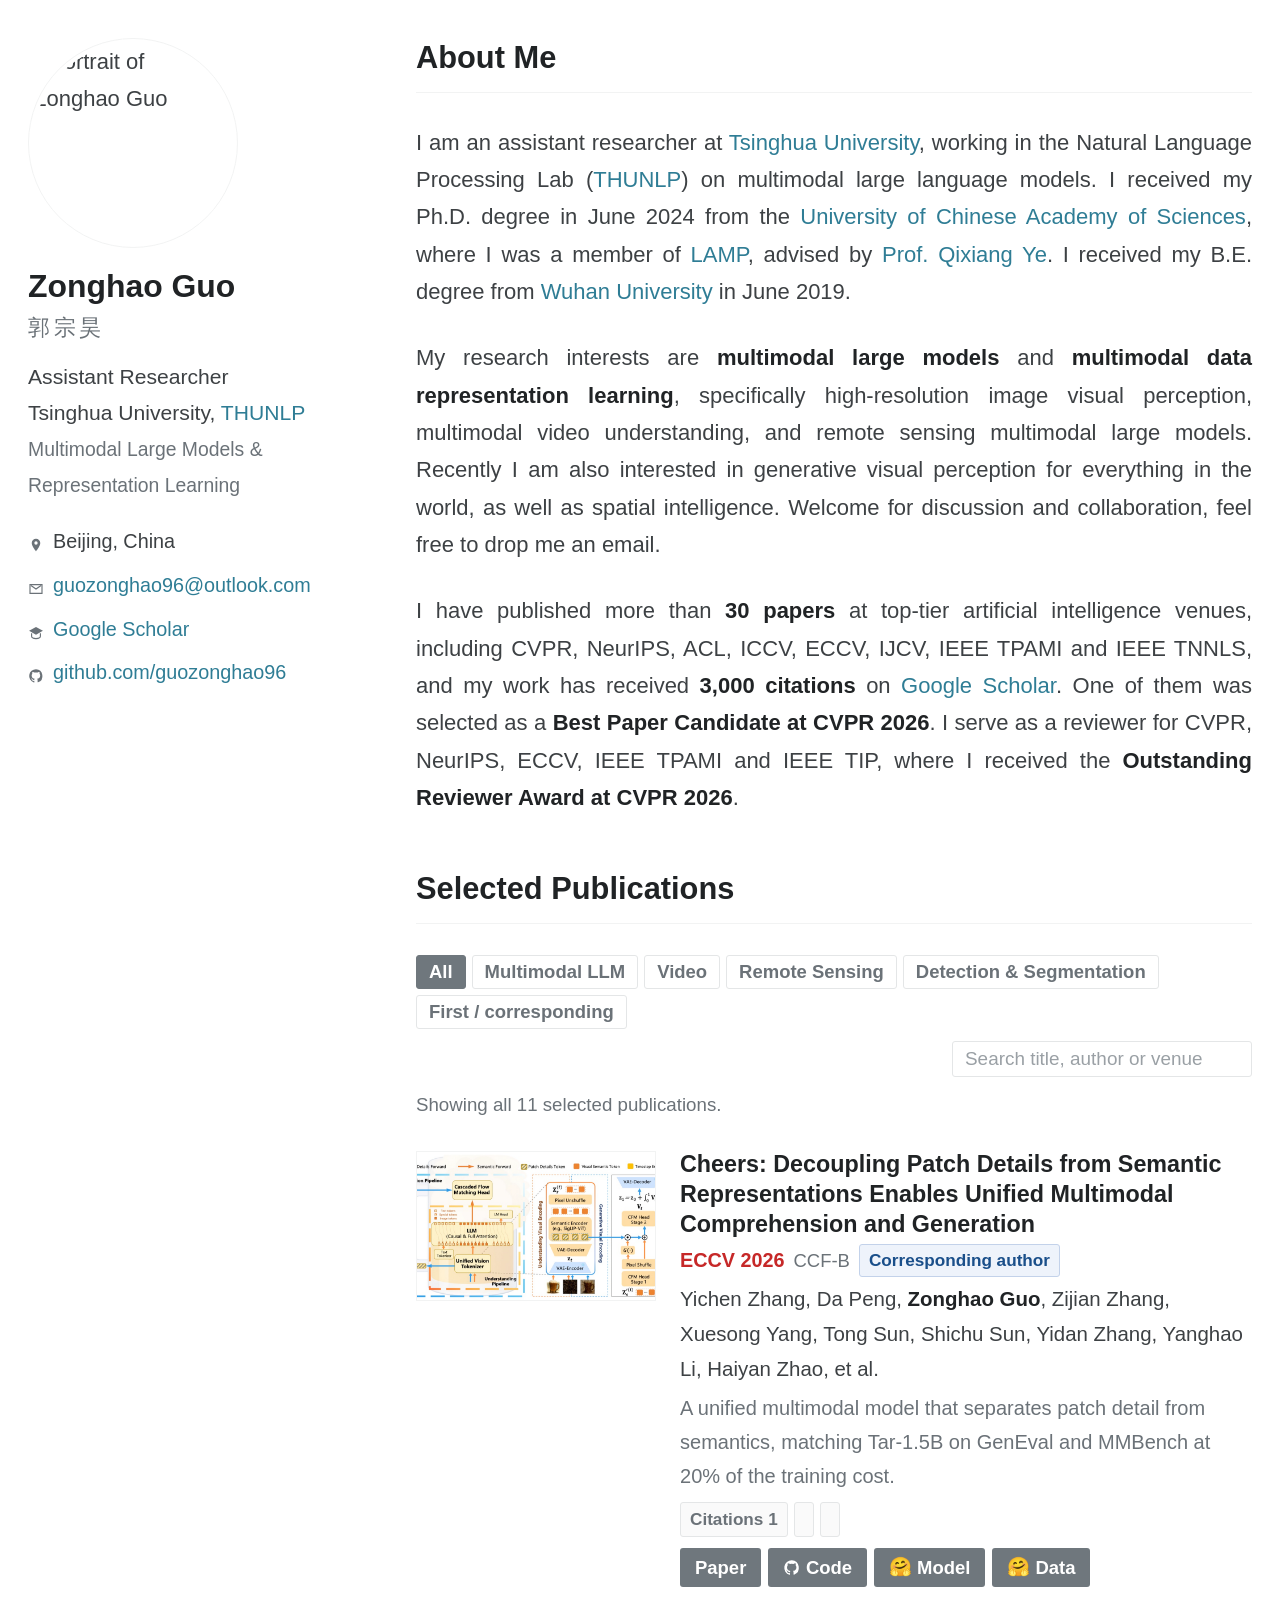
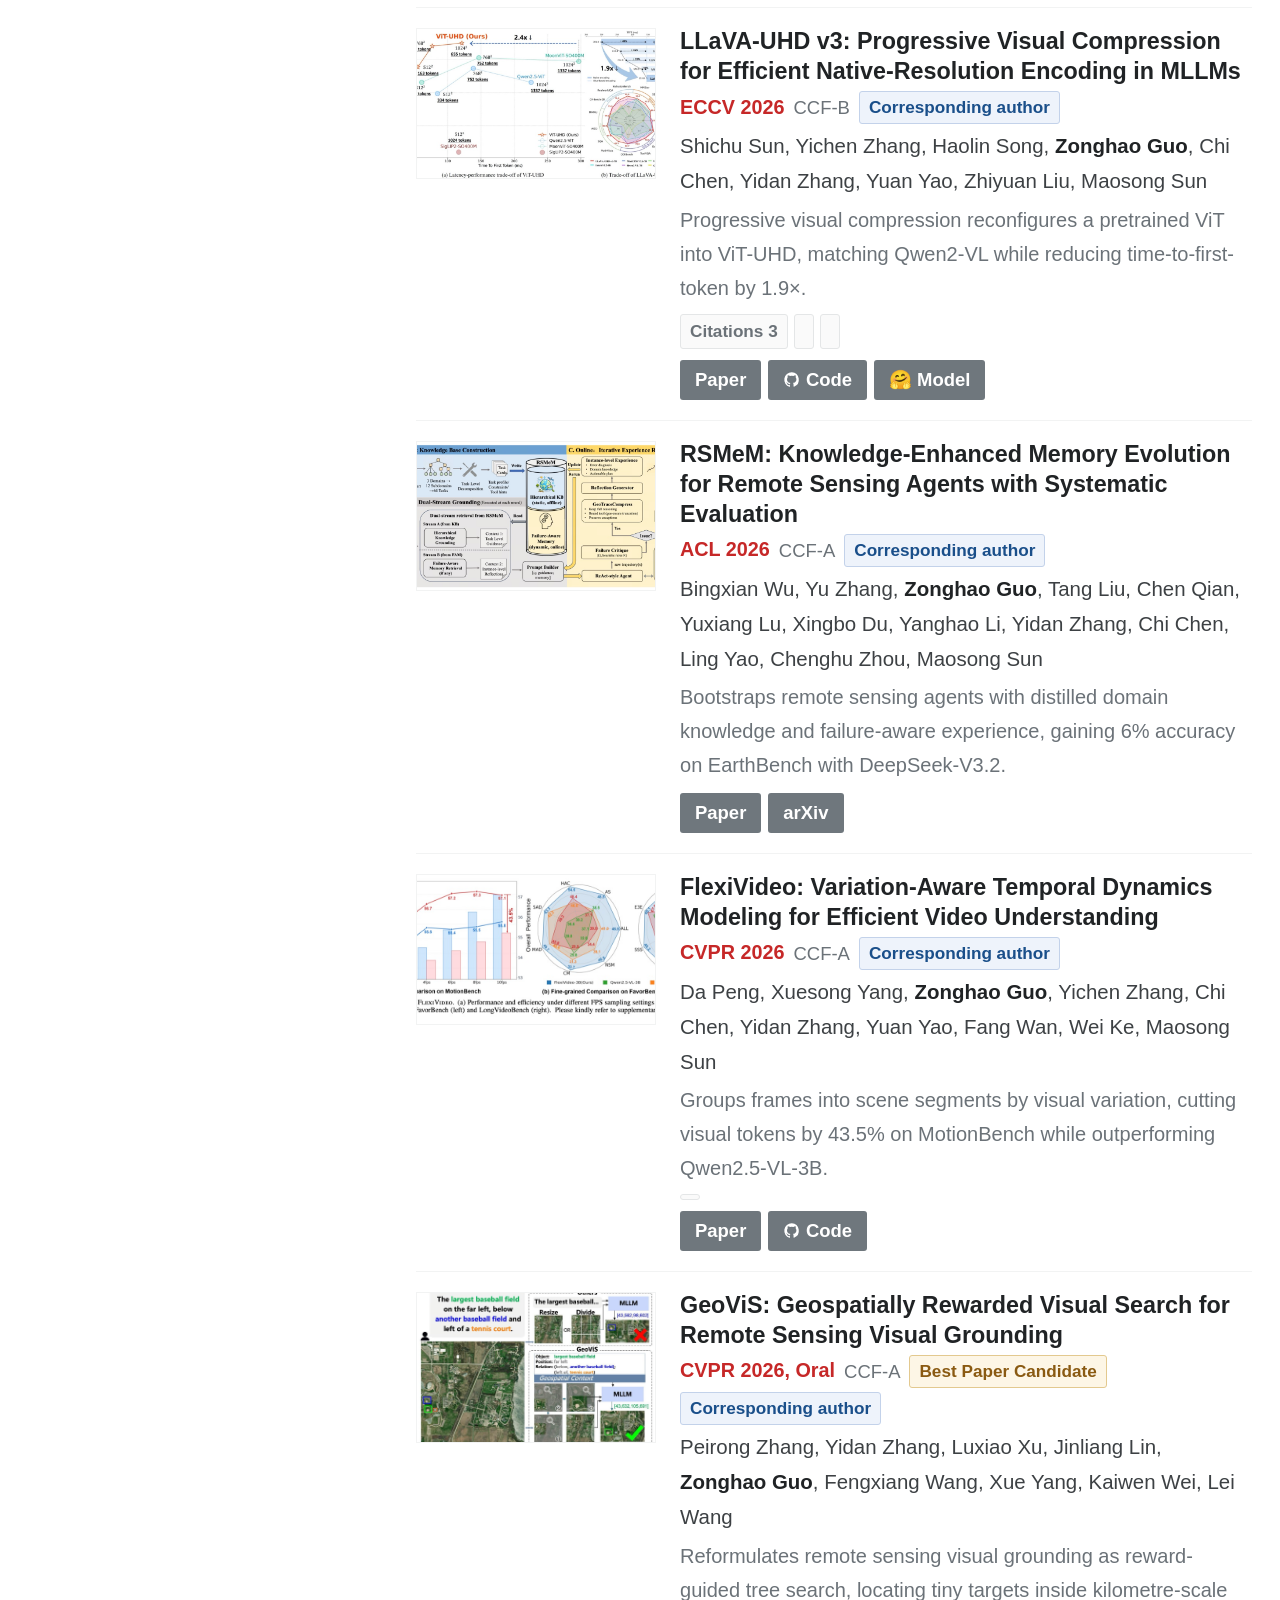
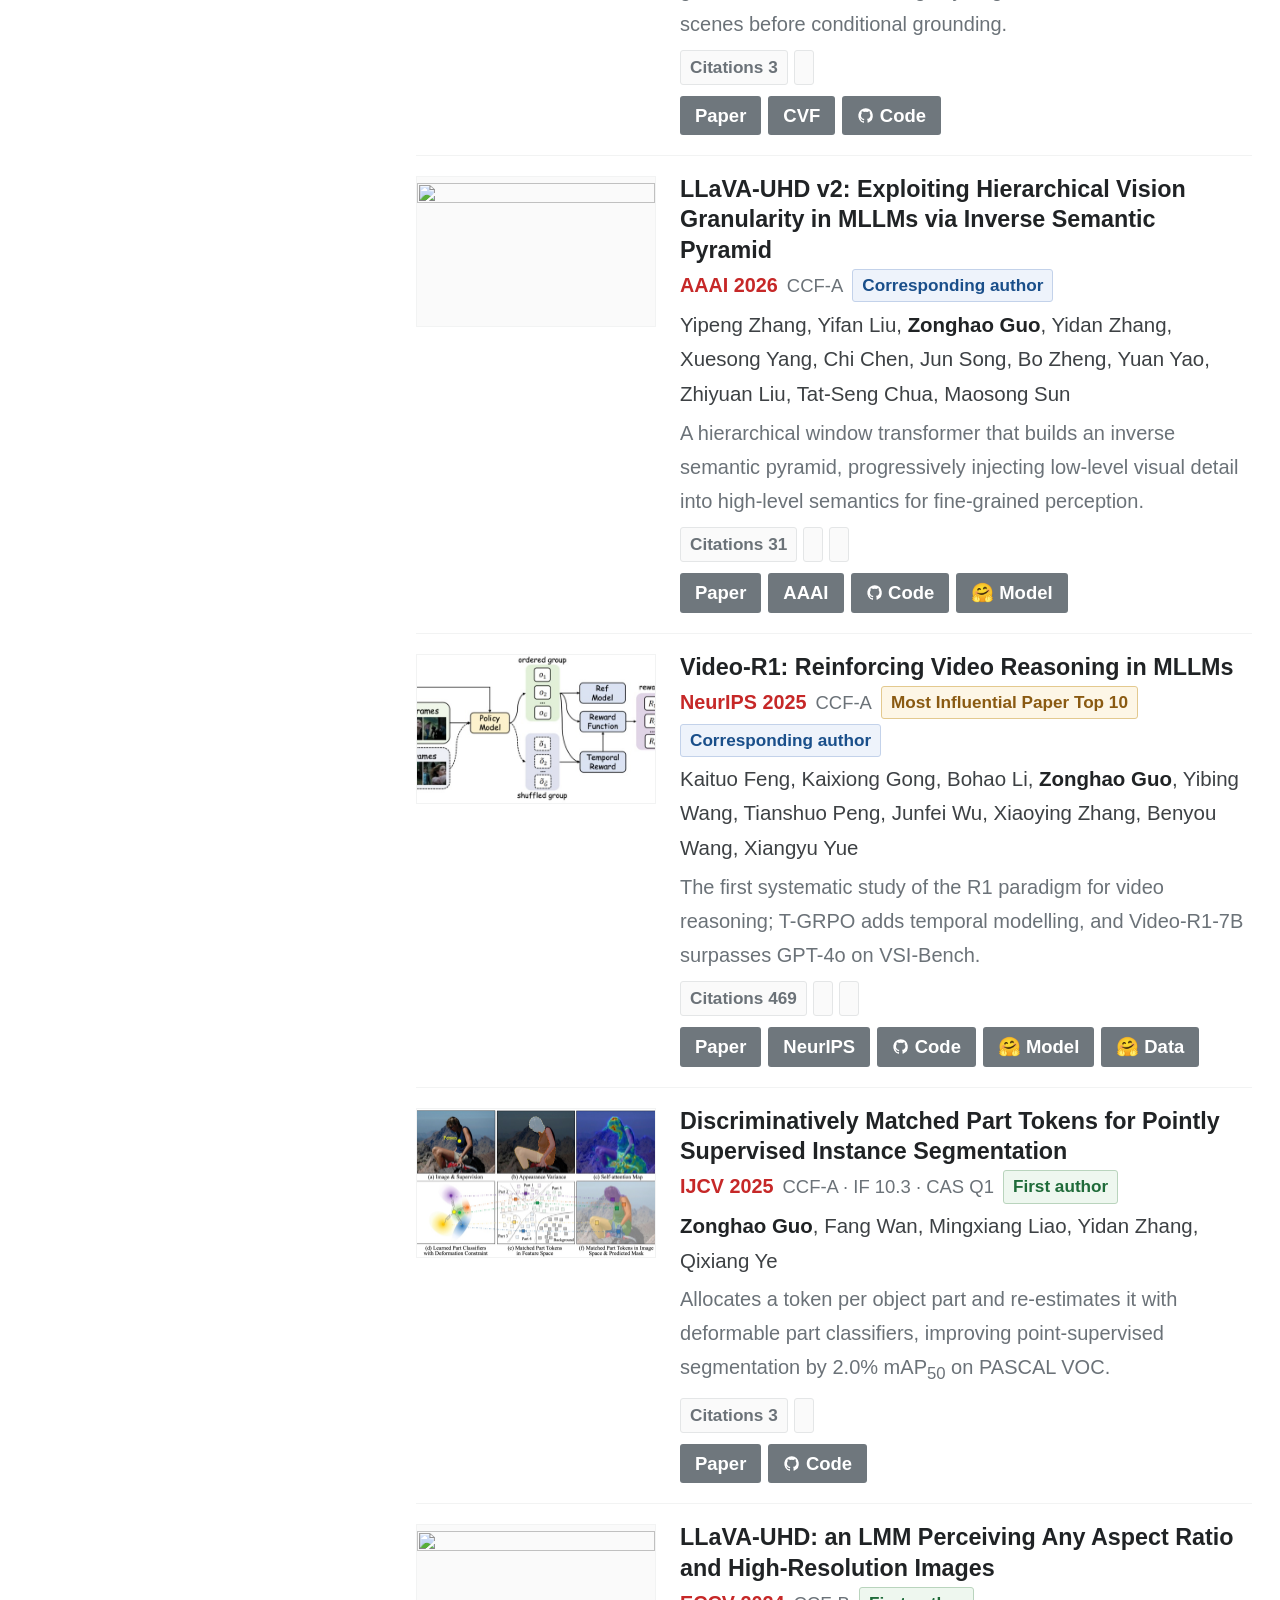
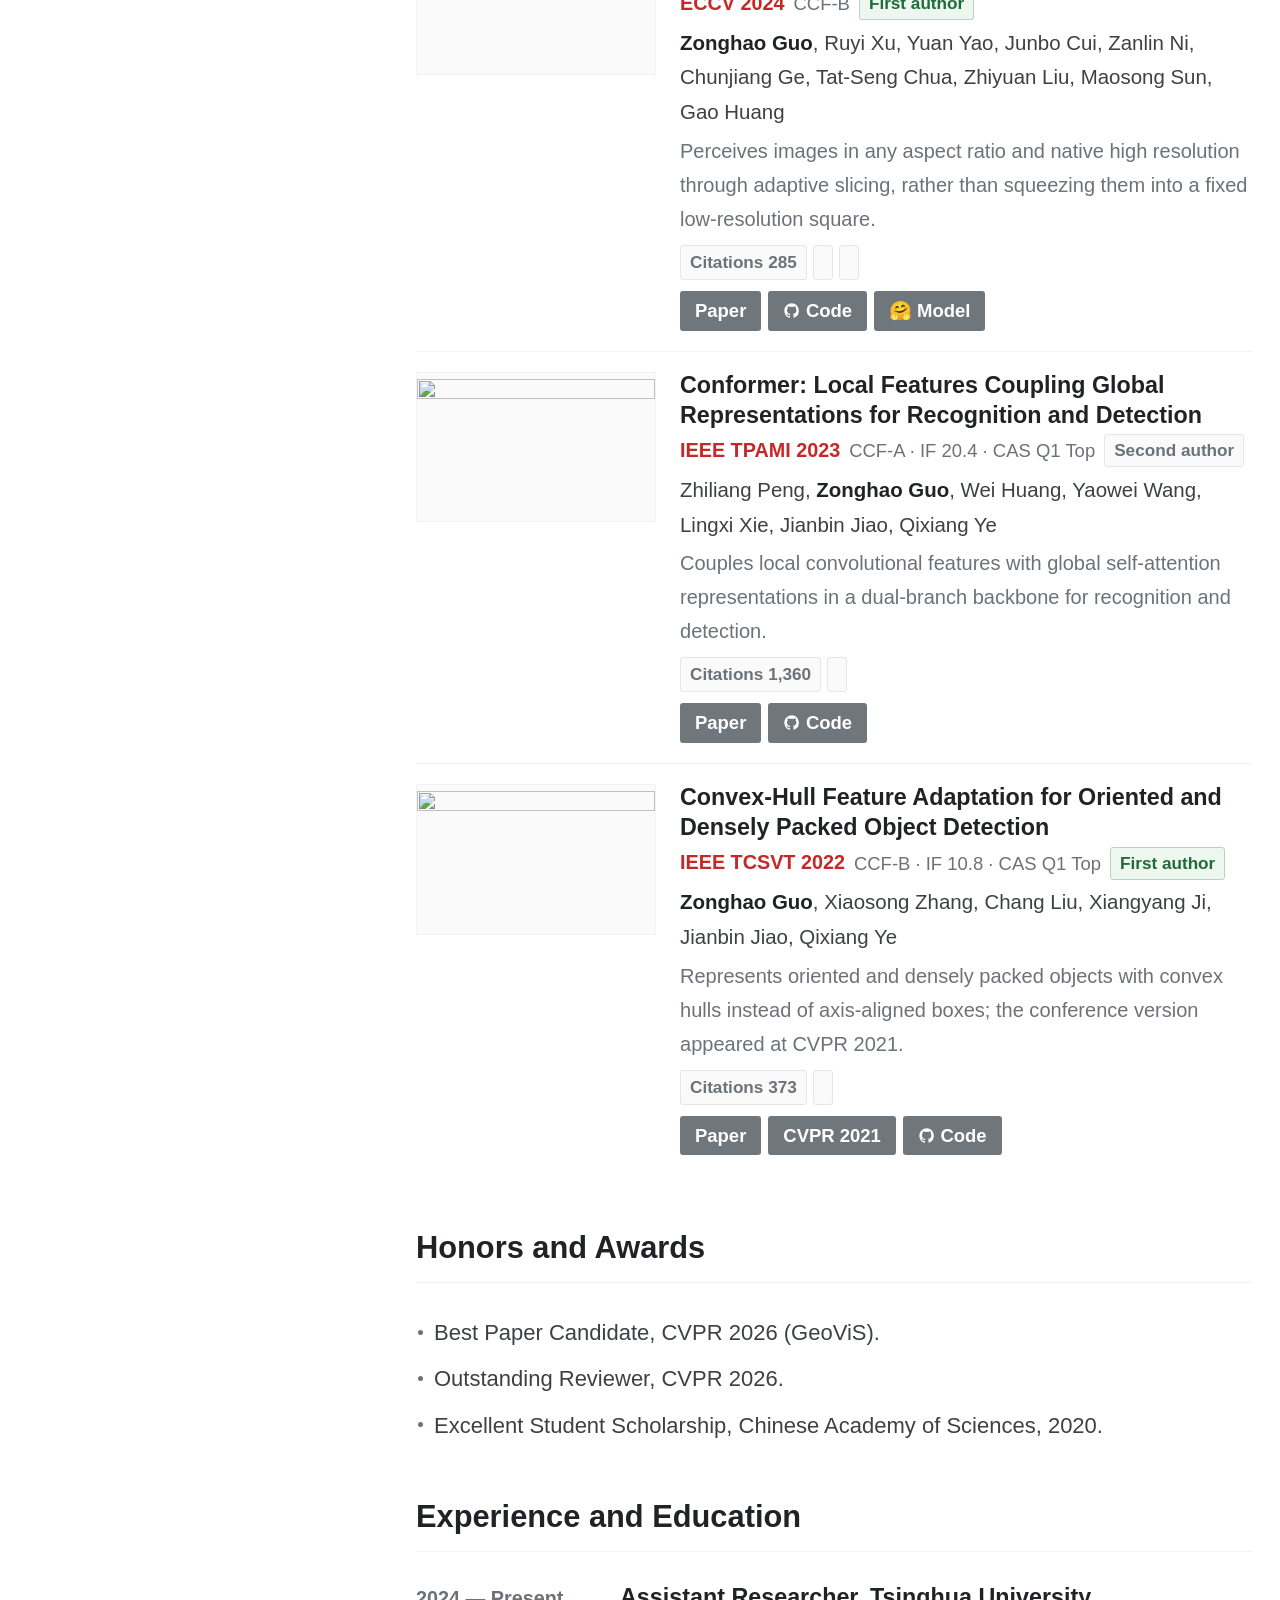
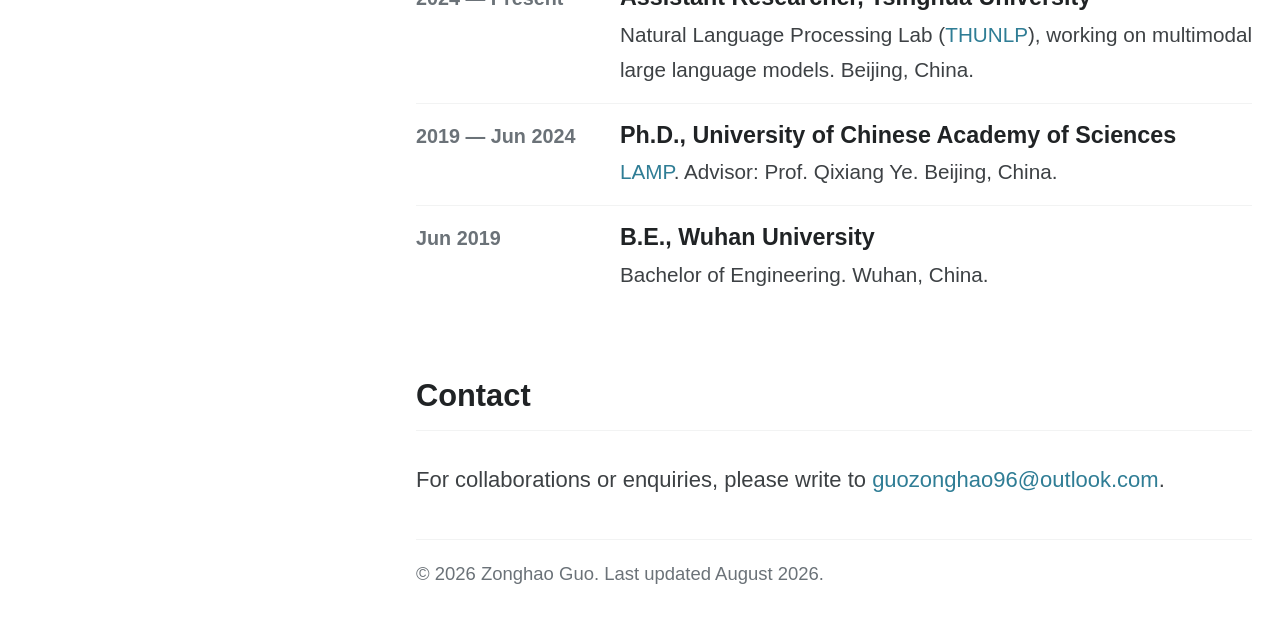
==== commit 67aca73b: "Update the fallback citation count to 3,000 Co-authored-by: Cursor <cursoragent@cursor.com>" ====
--- a/index.html
+++ b/index.html
@@ -105,7 +105,7 @@
         <p>
           I have published more than <b>30 papers</b> at top-tier artificial intelligence venues,
           including CVPR, NeurIPS, ACL, ICCV, ECCV, IJCV, IEEE TPAMI and IEEE TNNLS, and my work has
-          received <b><span id="gsCitations">2,000</span> citations</b> on
+          received <b><span id="gsCitations">3,000</span> citations</b> on
           <a href="https://scholar.google.com.hk/citations?hl=en&user=h1I6LJcAAAAJ" target="_blank" rel="noopener">Google Scholar</a>.
           One of them was selected as a <b>Best Paper Candidate at CVPR 2026</b>.
           I serve as a reviewer for CVPR, NeurIPS, ECCV, IEEE TPAMI and IEEE TIP, where I received the
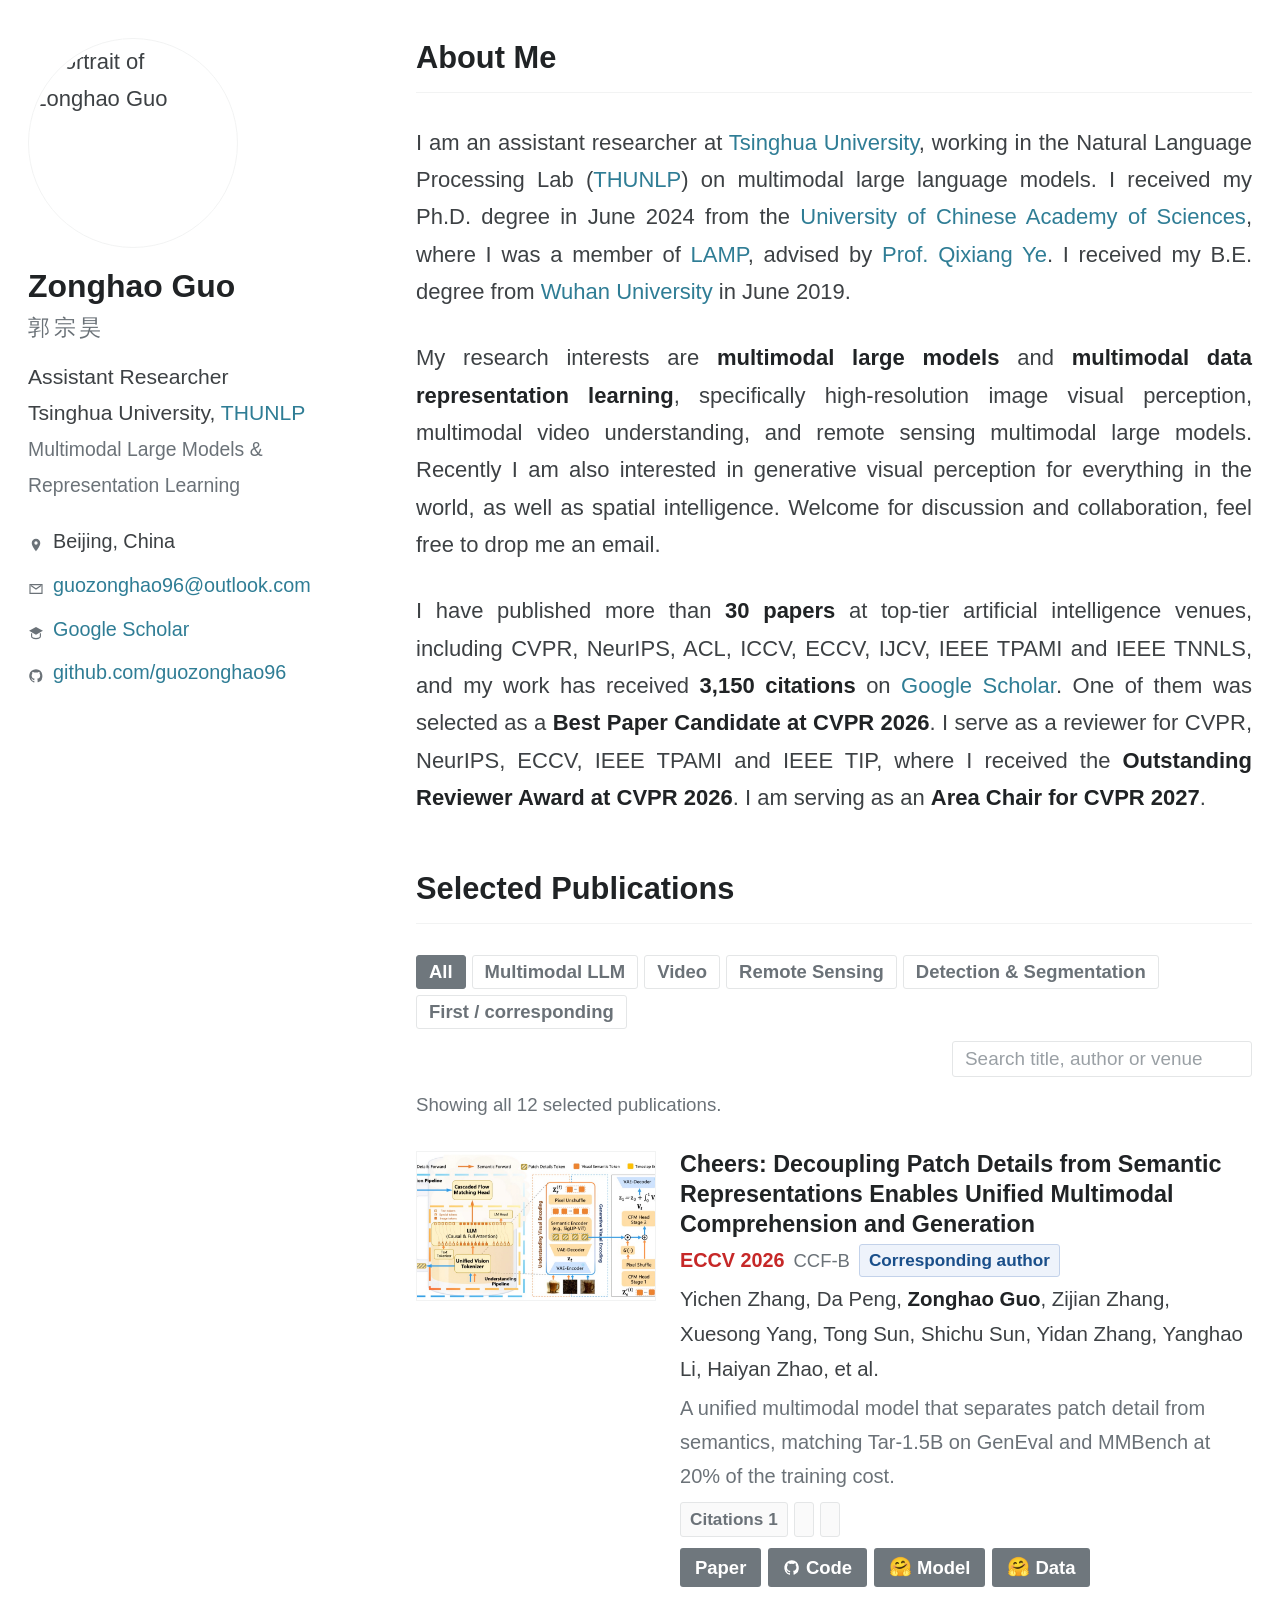
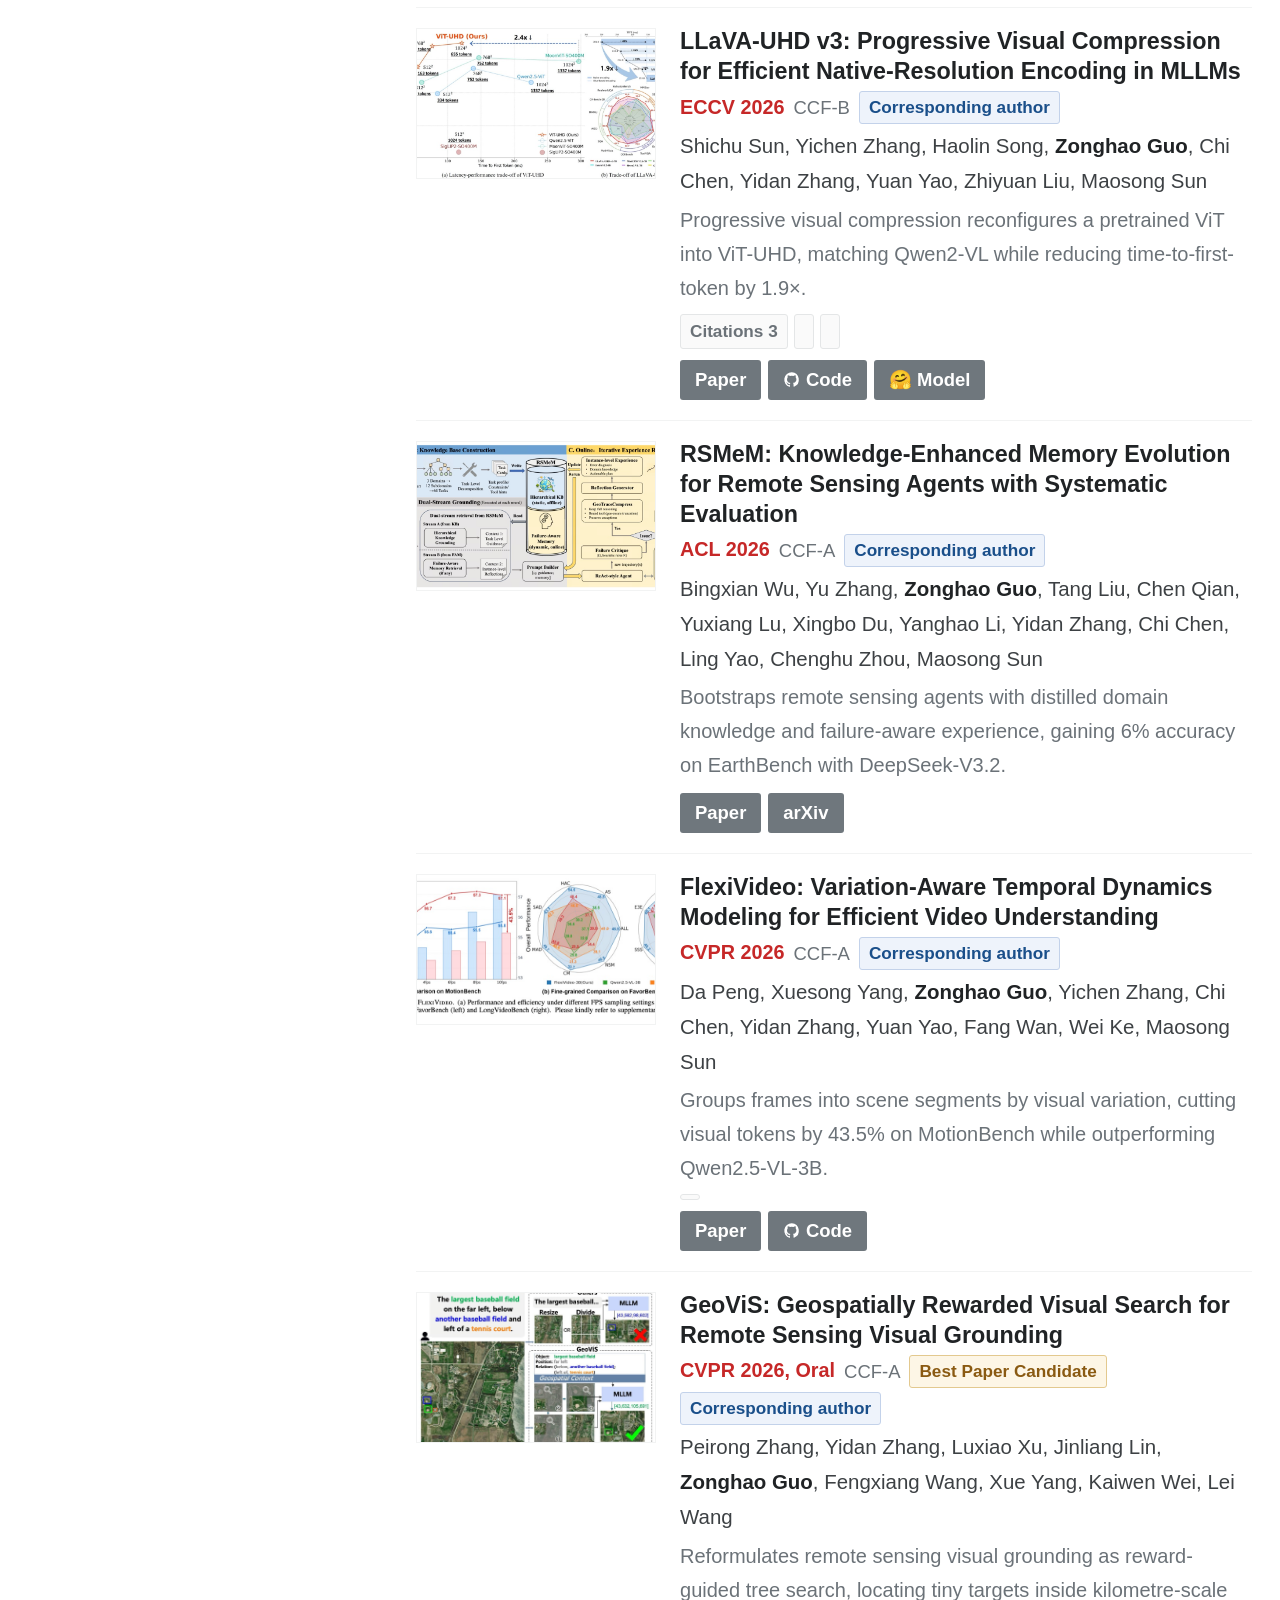
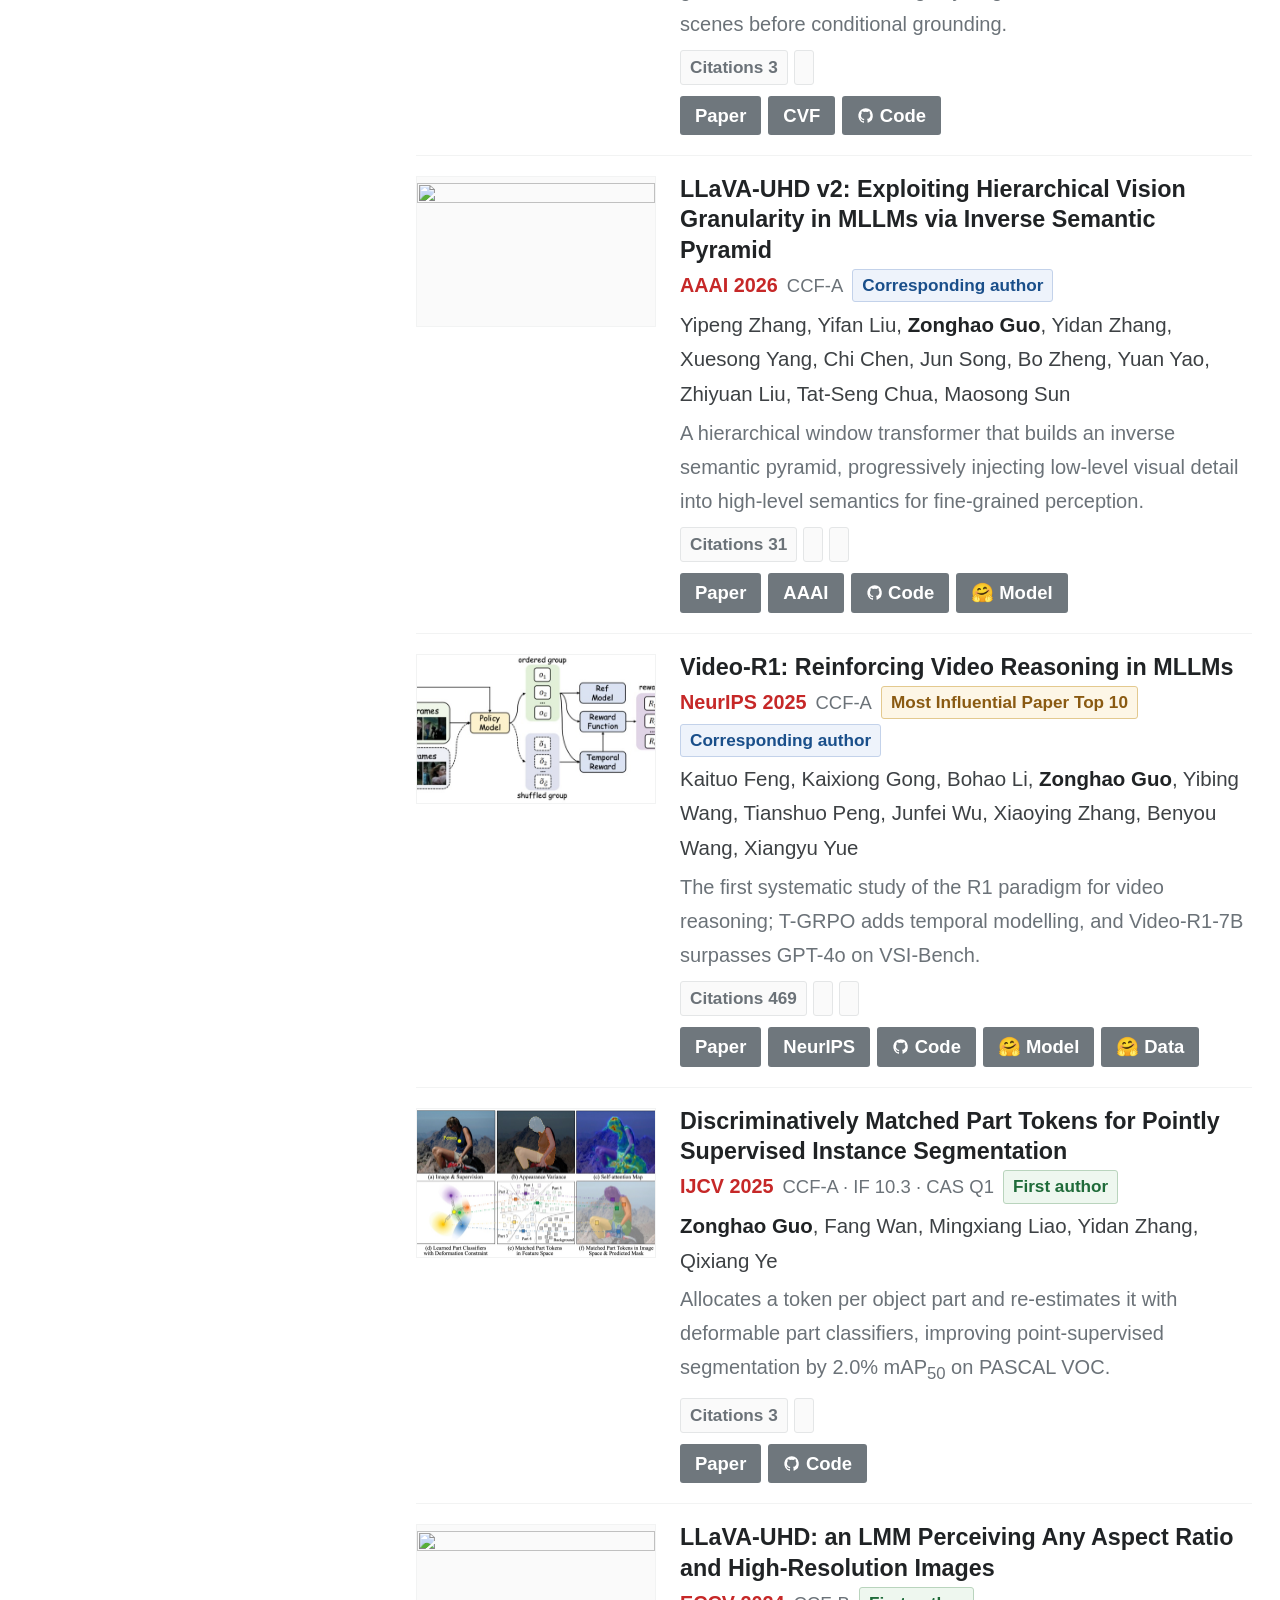
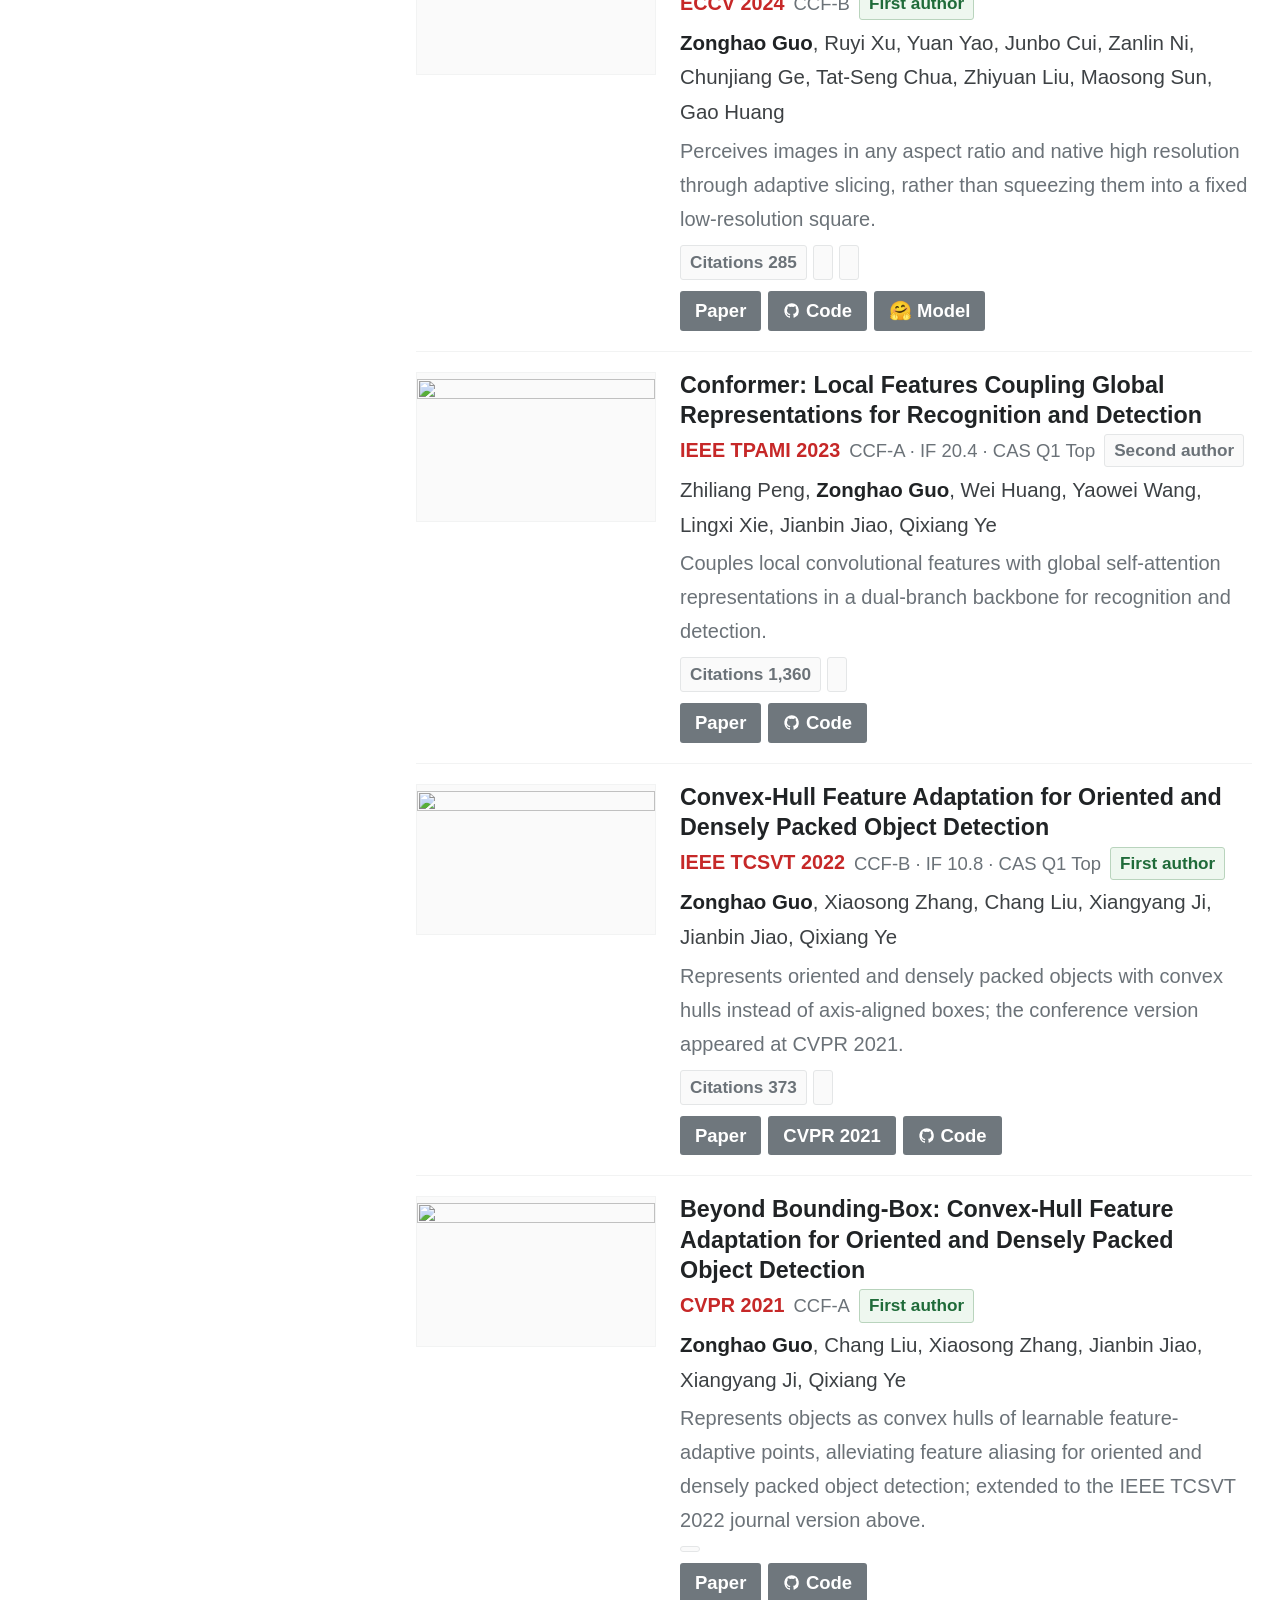
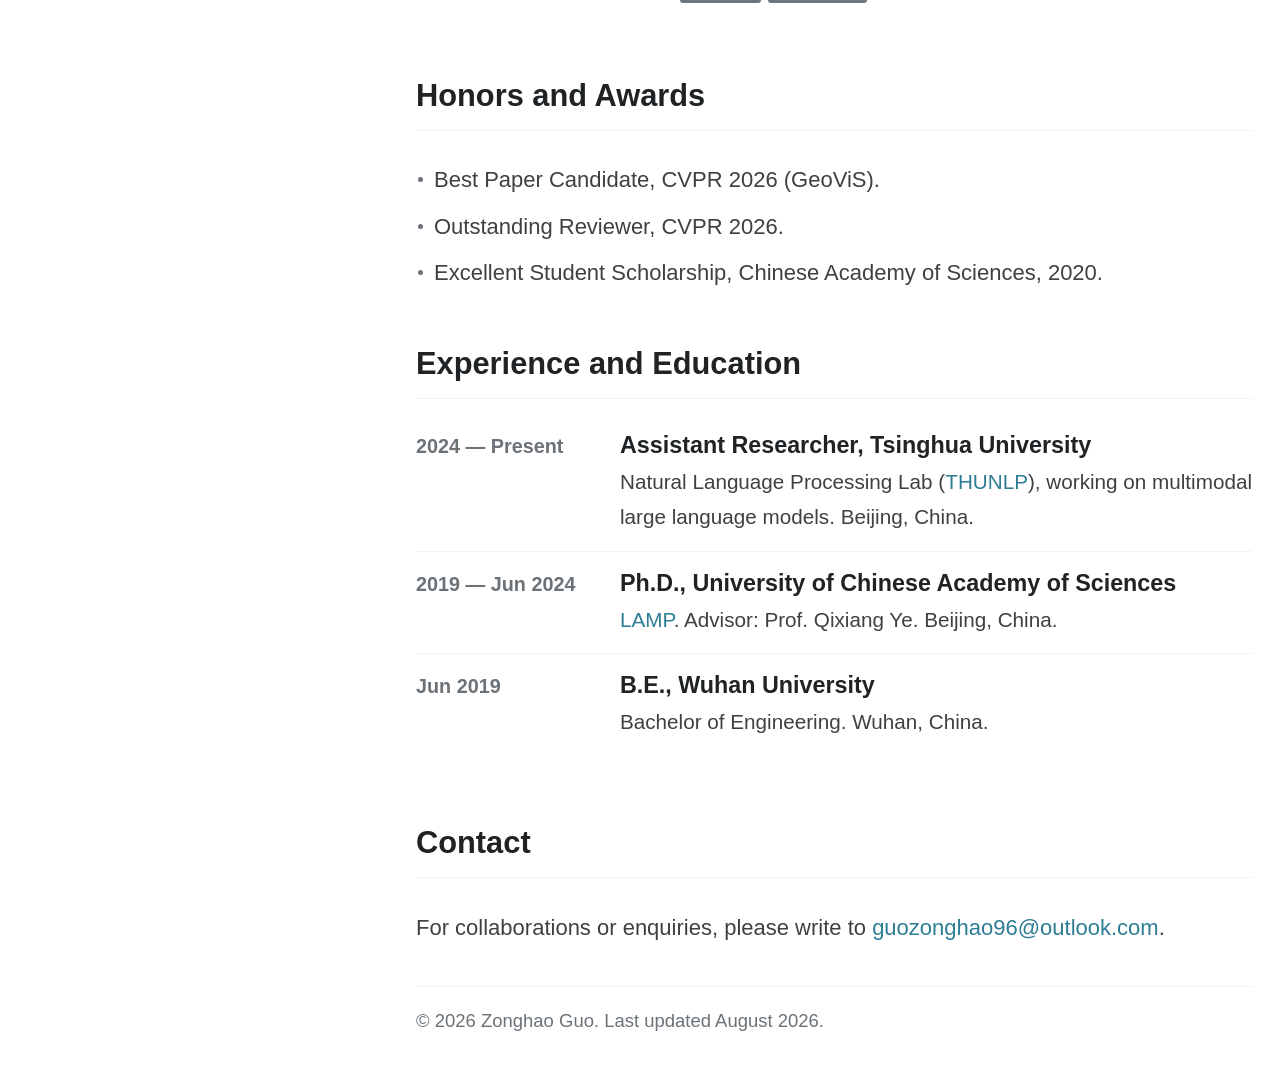
==== commit 30e156b5: "Add CVPR 2021 convex-hull paper entry and CVPR 2027 Area Chair note Co-Authored-By: Claude Fable 5 <" ====
--- a/index.html
+++ b/index.html
@@ -105,11 +105,12 @@
         <p>
           I have published more than <b>30 papers</b> at top-tier artificial intelligence venues,
           including CVPR, NeurIPS, ACL, ICCV, ECCV, IJCV, IEEE TPAMI and IEEE TNNLS, and my work has
-          received <b><span id="gsCitations">3,000</span> citations</b> on
+          received <b><span id="gsCitations">3,150</span> citations</b> on
           <a href="https://scholar.google.com.hk/citations?hl=en&user=h1I6LJcAAAAJ" target="_blank" rel="noopener">Google Scholar</a>.
           One of them was selected as a <b>Best Paper Candidate at CVPR 2026</b>.
           I serve as a reviewer for CVPR, NeurIPS, ECCV, IEEE TPAMI and IEEE TIP, where I received the
           <b>Outstanding Reviewer Award at CVPR 2026</b>.
+          I am serving as an <b>Area Chair for CVPR 2027</b>.
         </p>
       </section>
 
@@ -133,7 +134,7 @@
           </div>
         </div>
 
-        <p class="filter-status" id="pubStatus" role="status">Showing all 11 selected publications.</p>
+        <p class="filter-status" id="pubStatus" role="status">Showing all 12 selected publications.</p>
 
         <ol class="pub-list" id="pubList">
 
@@ -221,7 +222,7 @@
             </div>
             <div class="pub-body">
               <h3 class="pub-title">GeoViS: Geospatially Rewarded Visual Search for Remote Sensing Visual Grounding</h3>
-              <p class="pub-venue"><span class="venue">CVPR 2026, Oral</span><span class="venue-note">CCF-A</span><span class="honor">Best Paper Candidate</span><span class="role is-corr">Corresponding author</span></p>
+              <p class="pub-venue"><span class="venue">CVPR 2026, Oral</span><span class="venue-note">CCF-A</span><a class="honor" href="https://cvpr.thecvf.com/virtual/2026/poster/37512" target="_blank" rel="noopener">Best Paper Candidate</a><span class="role is-corr">Corresponding author</span></p>
               <p class="pub-authors">Peirong Zhang, Yidan Zhang, Luxiao Xu, Jinliang Lin, <b>Zonghao Guo</b>, Fengxiang Wang, Xue Yang, Kaiwen Wei, Lei Wang</p>
               <p class="pub-note">Reformulates remote sensing visual grounding as reward-guided tree search, locating tiny targets inside kilometre-scale scenes before conditional grounding.</p>
               <p class="pub-metrics">
@@ -360,6 +361,25 @@
               <p class="pub-links">
                 <a class="btn" href="https://ieeexplore.ieee.org/document/9668956" target="_blank" rel="noopener">Paper</a>
                 <a class="btn" href="https://openaccess.thecvf.com/content/CVPR2021/papers/Guo_Beyond_Bounding-Box_Convex-Hull_Feature_Adaptation_for_Oriented_and_Densely_Packed_CVPR_2021_paper.pdf" target="_blank" rel="noopener">CVPR 2021</a>
+                <a class="btn" href="https://github.com/guozonghao96/BeyondBoundingBox" target="_blank" rel="noopener">Code</a>
+              </p>
+            </div>
+          </li>
+
+          <li class="pub" data-tags="vision lead" data-year="2021">
+            <div class="pub-thumb">
+              <img src="files/PaperFig/cfa.jpg" alt="" loading="lazy">
+            </div>
+            <div class="pub-body">
+              <h3 class="pub-title">Beyond Bounding-Box: Convex-Hull Feature Adaptation for Oriented and Densely Packed Object Detection</h3>
+              <p class="pub-venue"><span class="venue">CVPR 2021</span><span class="venue-note">CCF-A</span><span class="role is-first">First author</span></p>
+              <p class="pub-authors"><b>Zonghao Guo</b>, Chang Liu, Xiaosong Zhang, Jianbin Jiao, Xiangyang Ji, Qixiang Ye</p>
+              <p class="pub-note">Represents objects as convex hulls of learnable feature-adaptive points, alleviating feature aliasing for oriented and densely packed object detection; extended to the IEEE TCSVT 2022 journal version above.</p>
+              <p class="pub-metrics">
+                <span class="chip" data-gh="guozonghao96/BeyondBoundingBox" hidden></span>
+              </p>
+              <p class="pub-links">
+                <a class="btn" href="https://openaccess.thecvf.com/content/CVPR2021/papers/Guo_Beyond_Bounding-Box_Convex-Hull_Feature_Adaptation_for_Oriented_and_Densely_Packed_CVPR_2021_paper.pdf" target="_blank" rel="noopener">Paper</a>
                 <a class="btn" href="https://github.com/guozonghao96/BeyondBoundingBox" target="_blank" rel="noopener">Code</a>
               </p>
             </div>
